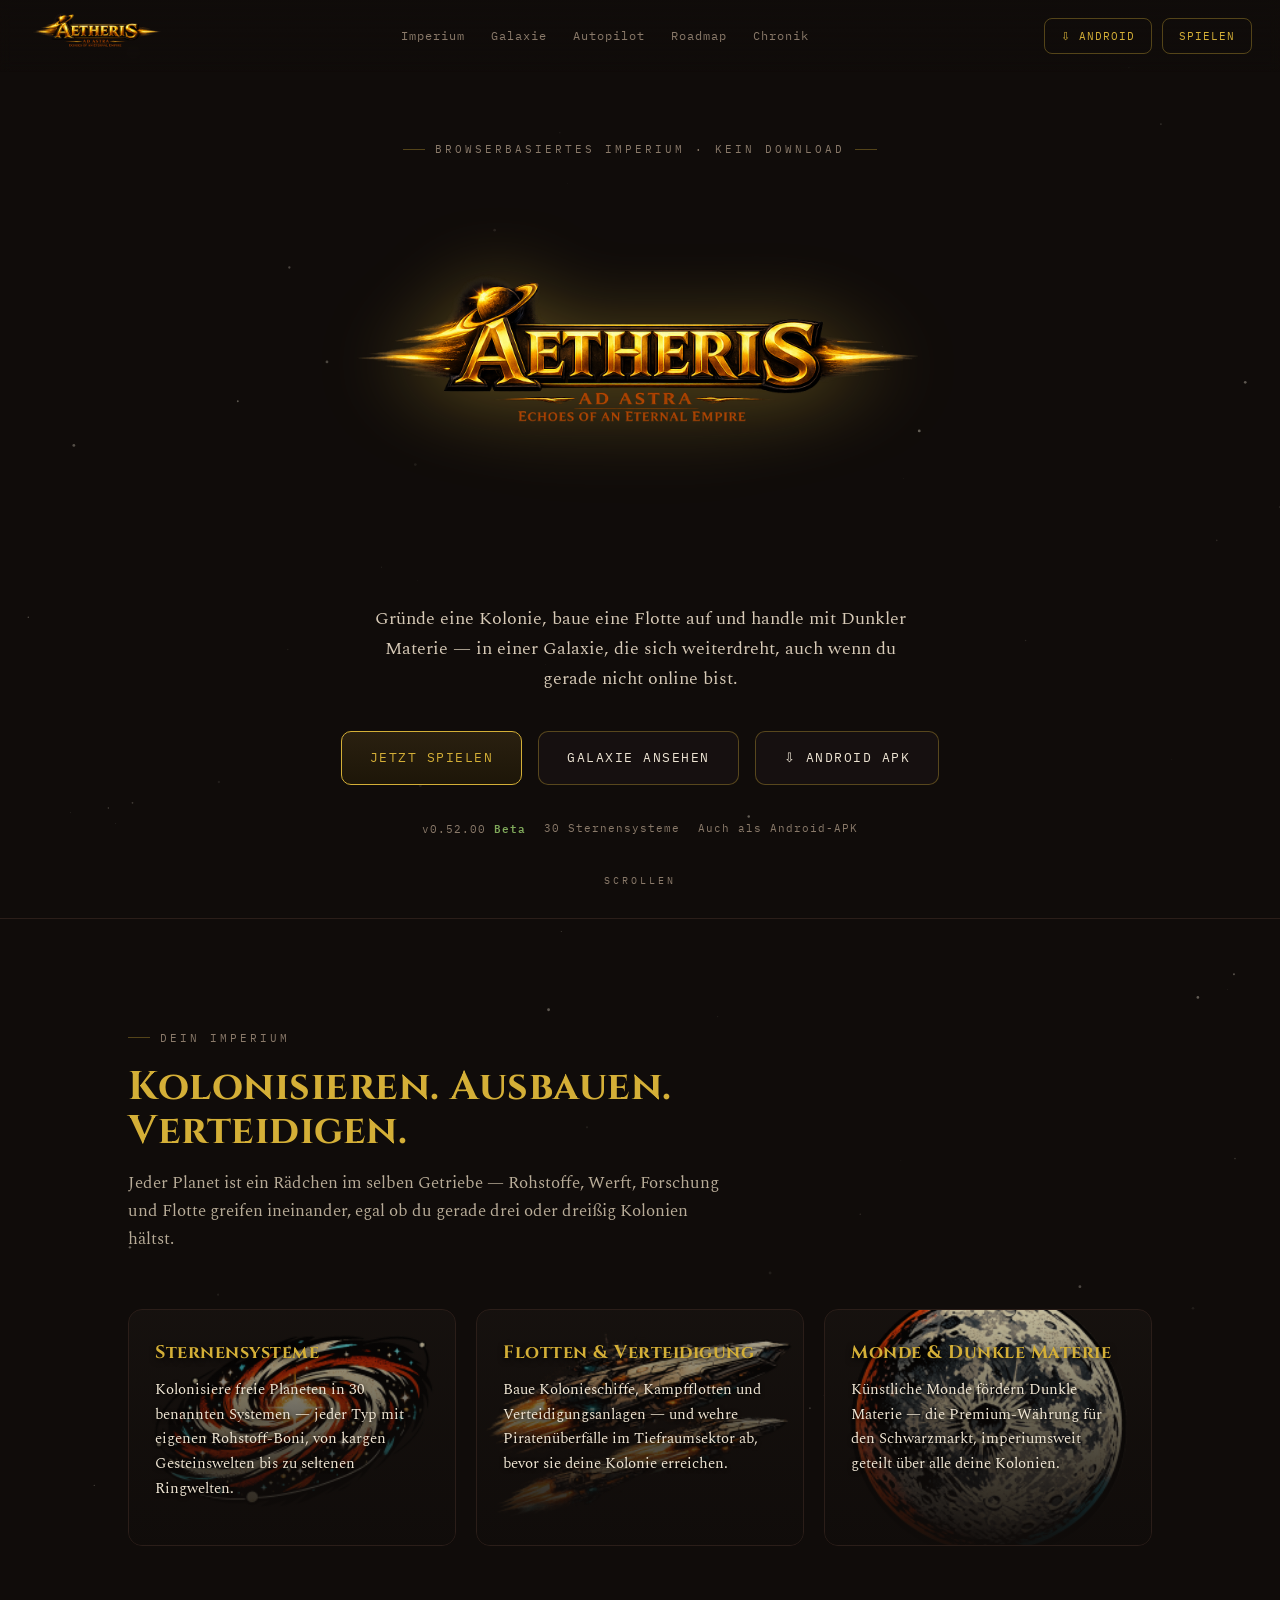
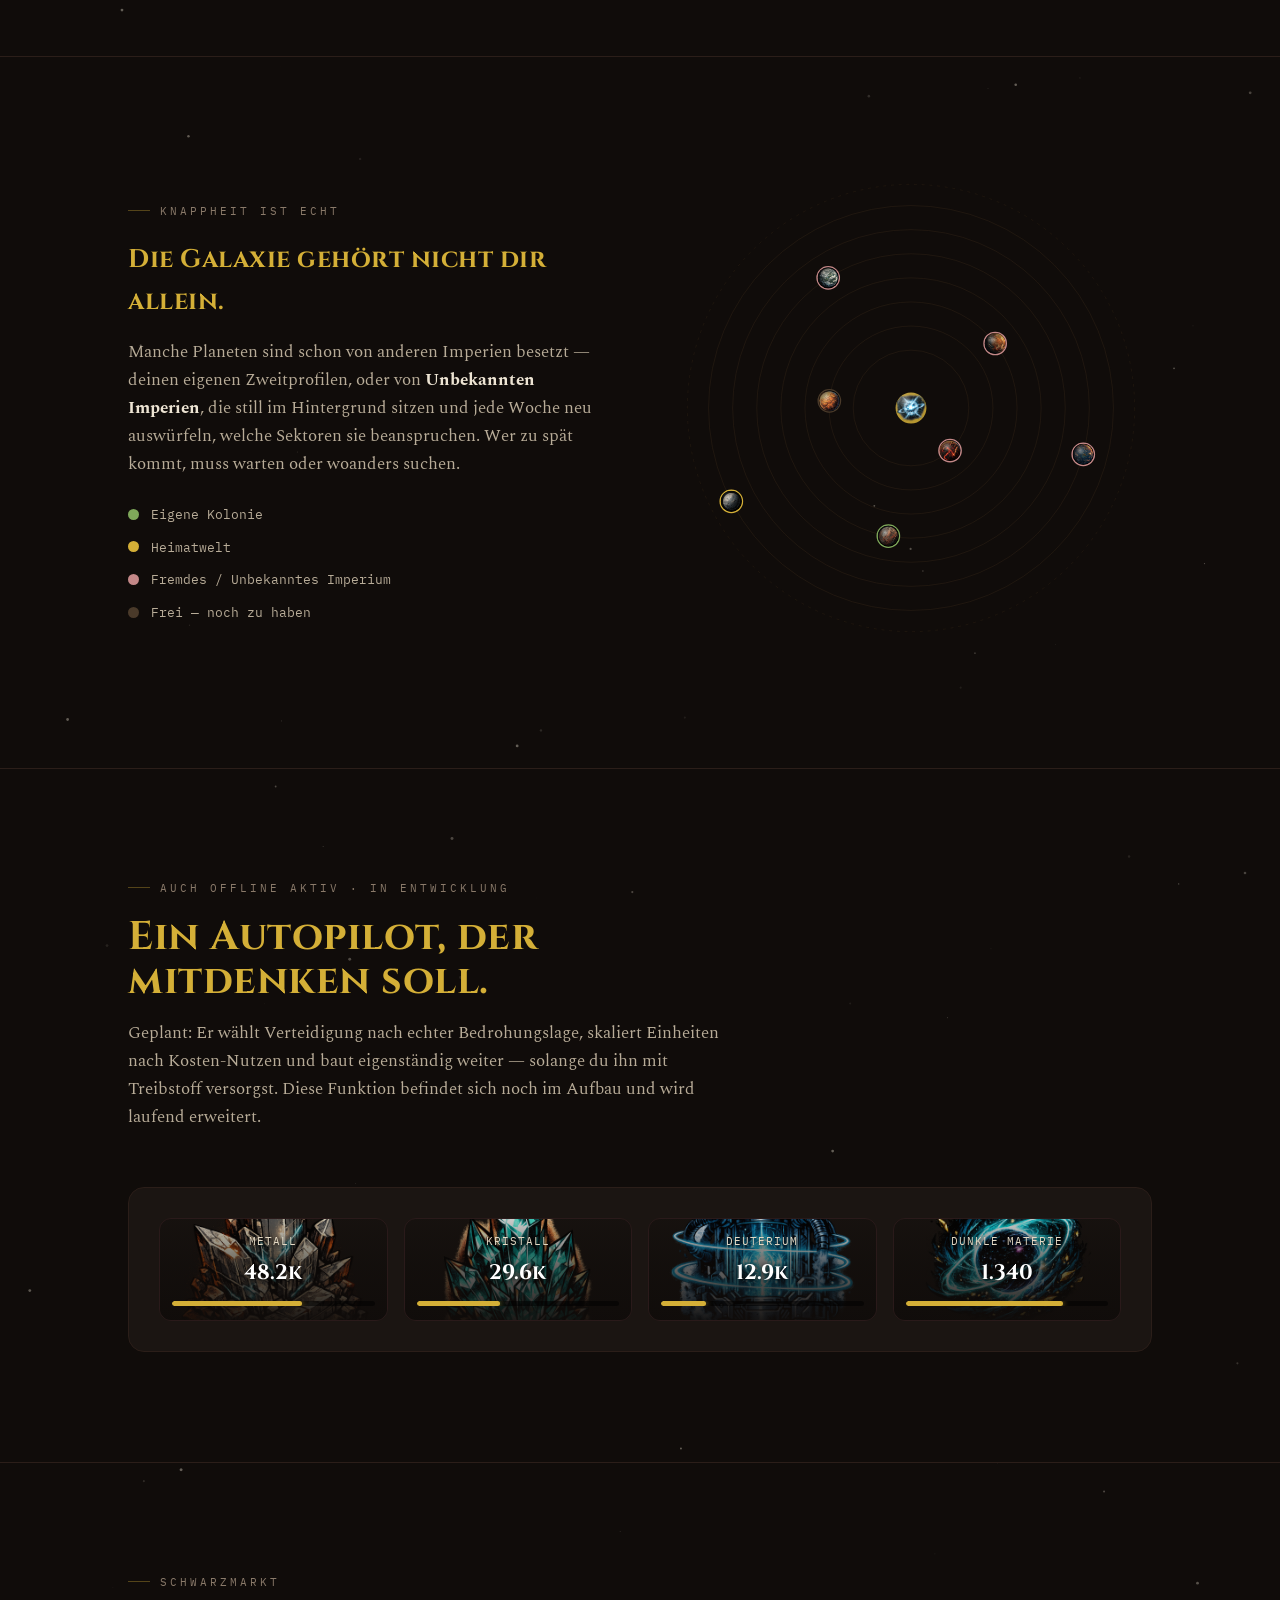
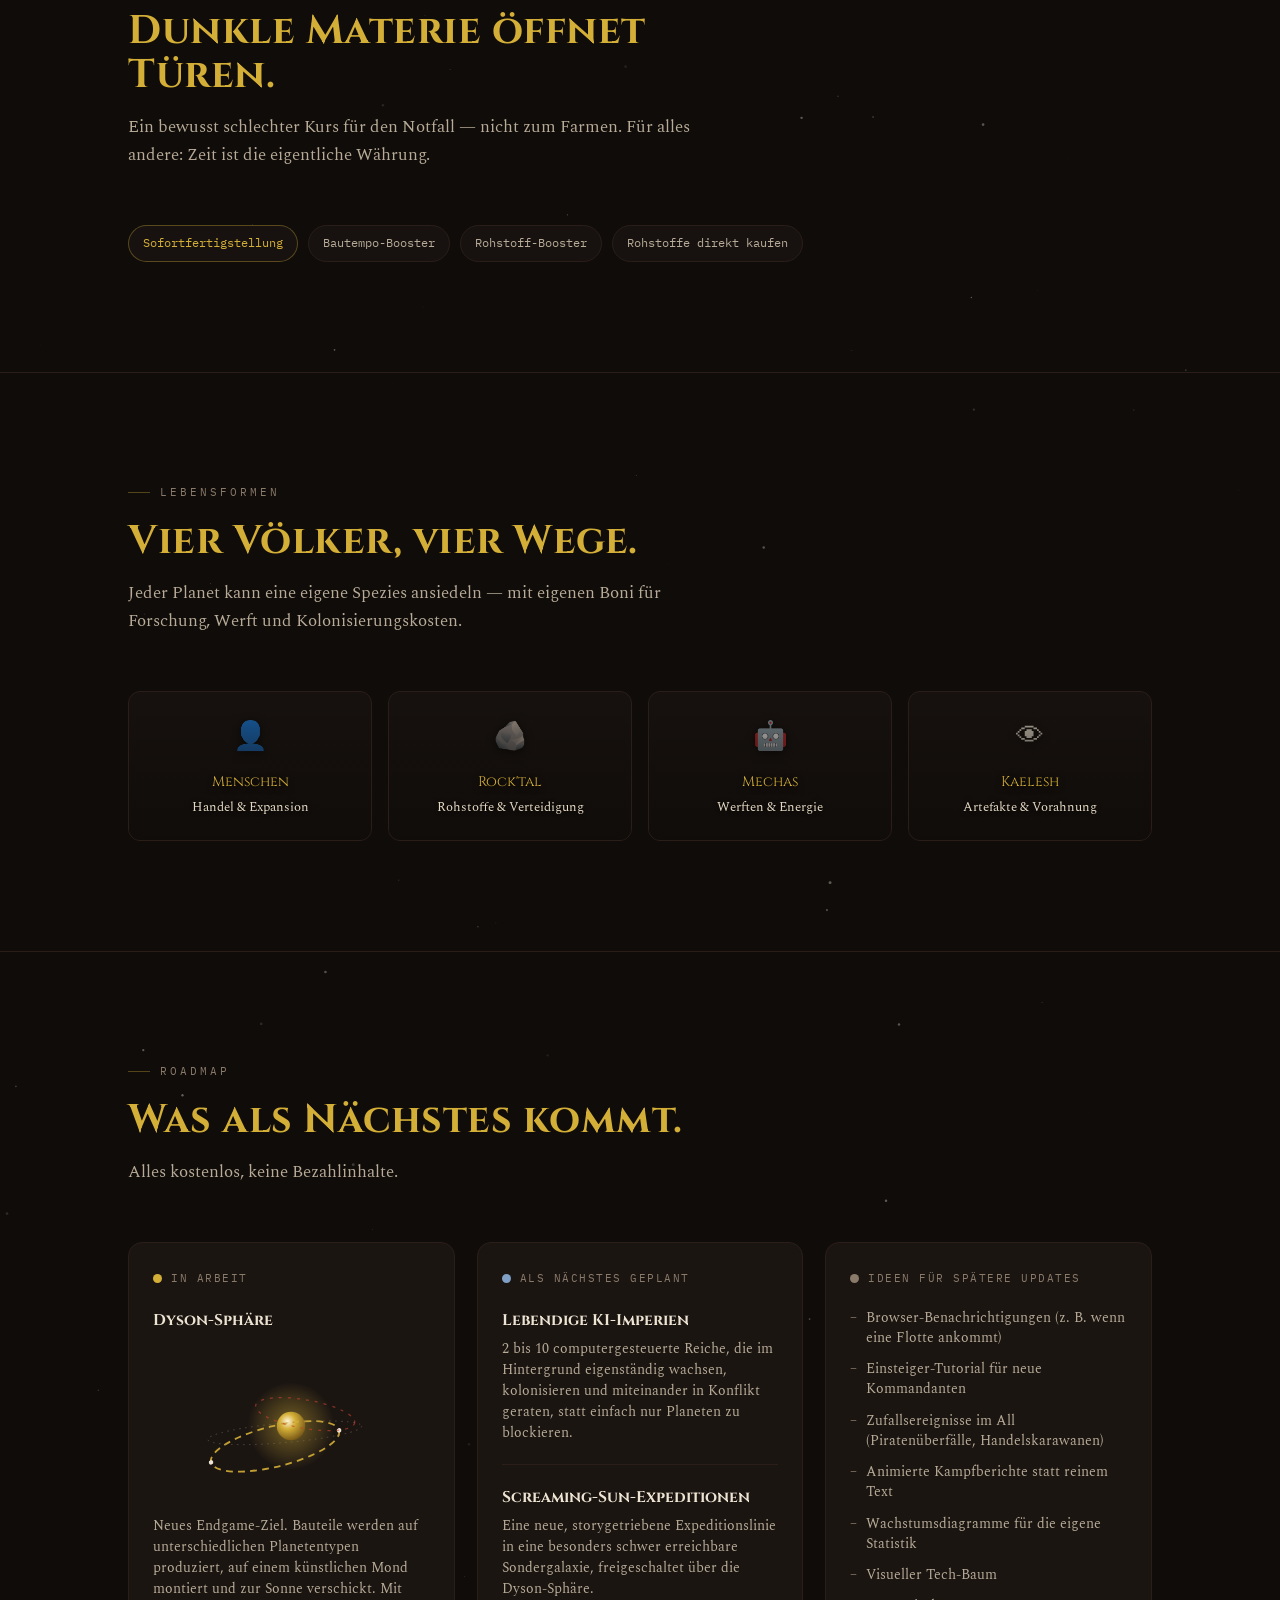
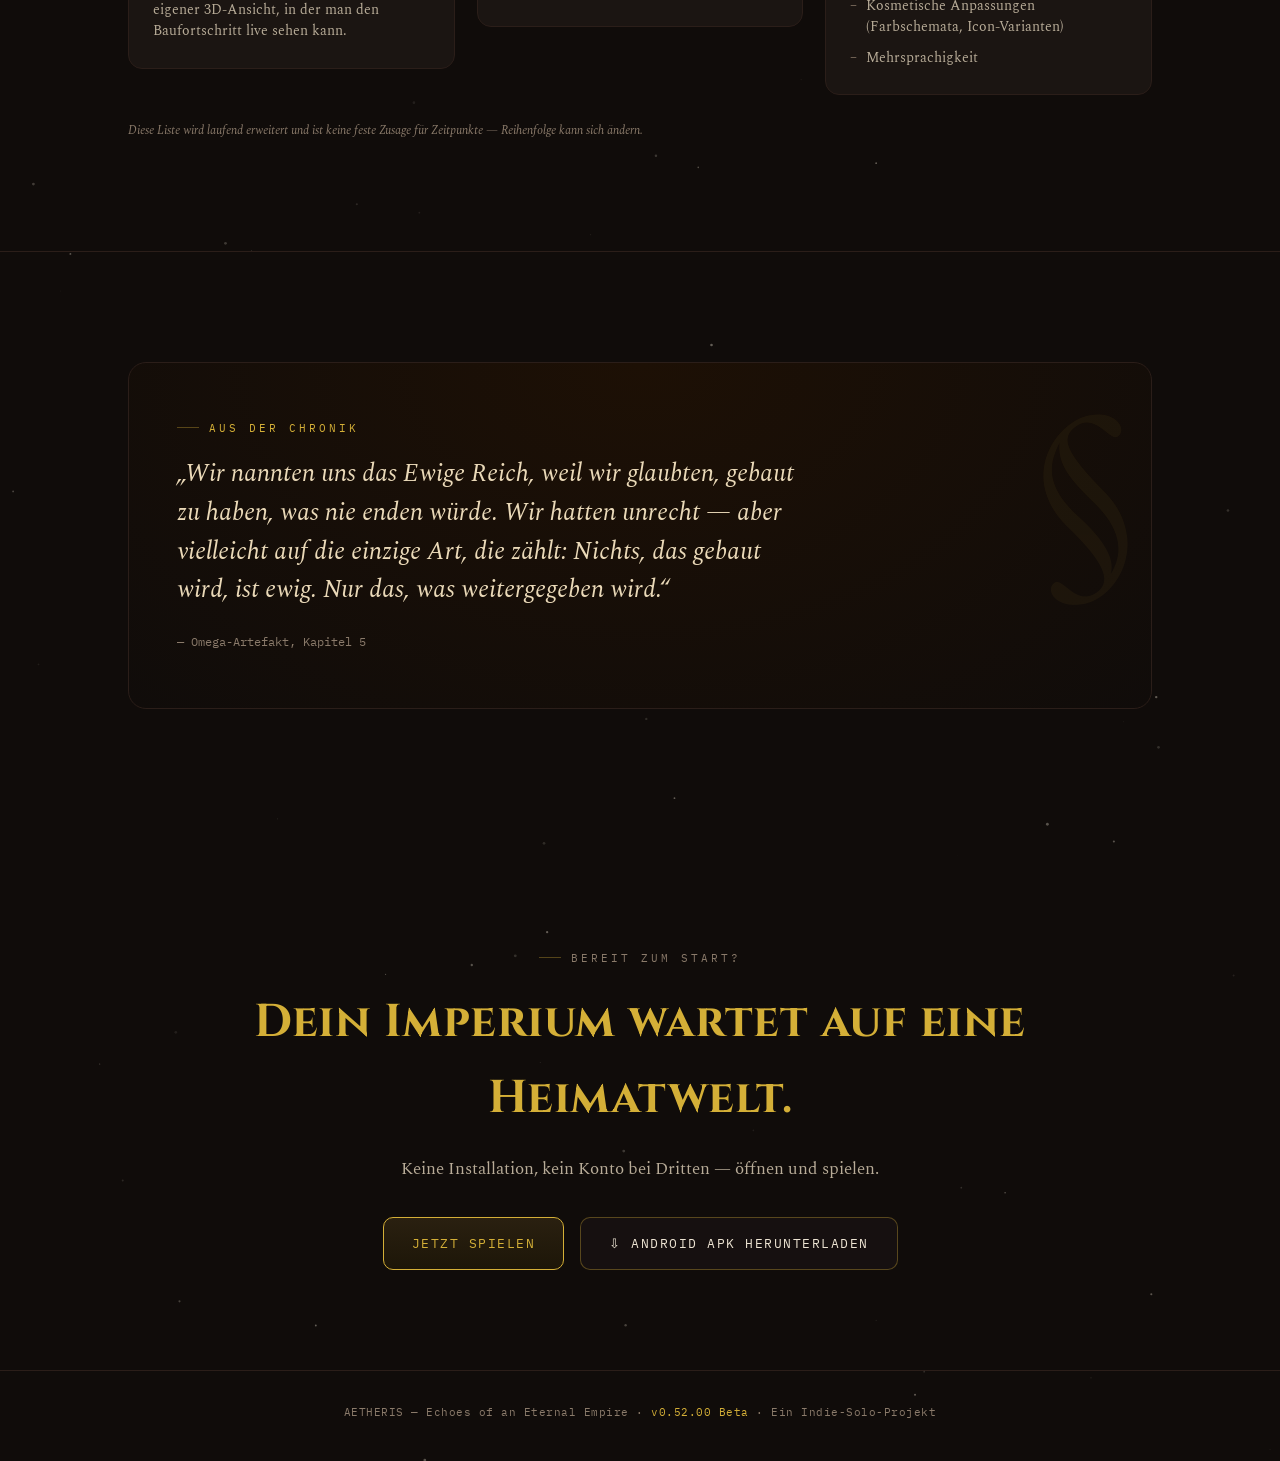
==== index.html @ f32dd5a1 "Update Android download links and version label" ====
<!DOCTYPE html>
<html lang="de">
<head>
<meta charset="UTF-8">
<meta name="viewport" content="width=device-width, initial-scale=1.0">
<title>AETHERIS — Echoes of an Eternal Empire</title>
<meta name="description" content="AETHERIS: Ein browserbasiertes Weltraum-Imperium ohne Download. Kolonisiere, forsche, handle mit Dunkler Materie — und behaupte dich in einer Galaxie, die auch dir nicht allein gehört.">
<style>
  @import url('https://fonts.googleapis.com/css2?family=Cinzel:wght@600;700&family=Spectral:ital,wght@0,400;0,500;0,600;1,400;1,500&family=IBM+Plex+Mono:wght@400;500;600&display=swap');

  :root{
    --bg:#100C0A; --bg2:#161010; --panel:#1B1512; --panel2:#1F1814; --line:#2B1E19;
    --gold:#D4AF37; --gold-soft:rgba(212,175,55,0.35); --gold-dim:#8A7A6A;
    --cream:#EDE4D3; --red:#C4402E; --green:#7FA85A; --blue:#7FA0C4;
  }
  *{box-sizing:border-box;}
  html{scroll-behavior:smooth;}
  body{
    margin:0; background:var(--bg); color:var(--cream);
    font-family:'Spectral',Georgia,serif; font-size:17px; line-height:1.65;
    -webkit-font-smoothing:antialiased;
  }
  h1,h2,h3,.display{ font-family:'Cinzel',serif; font-weight:700; letter-spacing:0.5px; color:var(--gold); margin:0; }
  .mono{ font-family:'IBM Plex Mono',monospace; }
  .eyebrow{
    font-family:'IBM Plex Mono',monospace; font-size:11px; letter-spacing:3px; text-transform:uppercase;
    color:var(--gold-dim); display:flex; align-items:center; gap:10px; margin-bottom:18px;
  }
  .eyebrow::before{ content:""; width:22px; height:1px; background:var(--gold-soft); display:inline-block; }
  a{ color:inherit; }
  ::selection{ background:var(--gold); color:#100C0A; }
  :focus-visible{ outline:2px solid var(--gold); outline-offset:3px; }

  /* ---------- Starfield backdrop ---------- */
  #stars{ position:fixed; inset:0; z-index:0; opacity:0.55; pointer-events:none; }

  /* ---------- Shell ---------- */
  .wrap{ max-width:1080px; margin:0 auto; padding:0 28px; position:relative; z-index:2; }
  section{ position:relative; z-index:2; }

  /* ---------- Top nav ---------- */
  .topnav{
    position:fixed; top:0; left:0; right:0; z-index:20;
    display:flex; align-items:center; justify-content:space-between;
    padding:18px 28px; backdrop-filter:blur(6px); background:linear-gradient(180deg, rgba(16,12,10,0.85), rgba(16,12,10,0));
  }
  .topnav .logo{ font-family:'Cinzel',serif; font-weight:700; font-size:19px; color:var(--gold); letter-spacing:1px; position:relative; z-index:2; }
  .topnav .logo span{ color:var(--red); }
  .topnav .logo img{ height:92px; width:auto; display:block; margin:-30px 0; position:relative; }
  @media (max-width:720px){ .topnav .logo img{ height:64px; margin:-16px 0; } }
  .topnav .navlinks{ display:flex; gap:26px; font-family:'IBM Plex Mono',monospace; font-size:12px; letter-spacing:1px; }
  .topnav .navlinks a{ color:var(--gold-dim); text-decoration:none; transition:color .15s; }
  .topnav .navlinks a:hover{ color:var(--gold); }
  .topnav .navcta{
    font-family:'IBM Plex Mono',monospace; font-size:11px; letter-spacing:1px; text-transform:uppercase;
    padding:8px 16px; border-radius:8px; border:1px solid var(--gold-soft); color:var(--gold); text-decoration:none;
    transition:background .15s,border-color .15s;
  }
  .topnav .navcta:hover{ background:#221A10; border-color:var(--gold); }
  .topnav .navctas{ display:flex; align-items:center; gap:10px; }
  @media (max-width:720px){ .topnav .navlinks{ display:none; } }
  @media (max-width:480px){ .topnav .navcta{ padding:8px 11px; } }

  /* ---------- Buttons ---------- */
  .btn{
    font-family:'IBM Plex Mono',monospace; font-size:13px; letter-spacing:1.5px; text-transform:uppercase;
    padding:15px 28px; border-radius:10px; cursor:pointer; text-decoration:none; display:inline-flex; align-items:center; gap:10px;
    border:1px solid var(--gold-soft); background:#161010; color:var(--cream);
    transition:border-color .15s, background .15s, transform .15s;
  }
  .btn:hover{ border-color:var(--gold); background:#221A10; transform:translateY(-1px); }
  .btn.primary{ background:linear-gradient(180deg,#2A2010,#1D1608); border-color:var(--gold); color:var(--gold); }
  .btn.primary:hover{ background:linear-gradient(180deg,#332714,#221A0C); box-shadow:0 0 24px -6px rgba(212,175,55,0.55); }

  /* ---------- Hero ---------- */
  .hero{
    min-height:100svh; display:flex; flex-direction:column; align-items:center; justify-content:center;
    text-align:center; padding:140px 28px 80px; overflow:hidden;
  }
  /* Statisches Sonnensystem — keine Rotation mehr (weder Orbit noch Eigendrehung),
     damit nichts mehr "spinnt" bzw. ruckelt/flackert. Positionen bleiben fix. */
  .orbit-group{ transform-origin:250px 250px; pointer-events:auto; }
  .orbit-node{ cursor:pointer; }
  .orbit-node circle.core{ fill:#181310; stroke-width:1.6; transition:stroke .2s,filter .2s; }
  .orbit-node:hover circle.core{ filter:drop-shadow(0 0 6px currentColor); }
  .orbit-node:hover .planet-spin{ filter:drop-shadow(0 0 5px currentColor); }
  .orbit-node .counter-spin{ transform-box:fill-box; transform-origin:center; }
  .planet-spin{ transform-box:fill-box; transform-origin:center; }
  /* Feste (nicht mitrotierende) Licht/Schatten-Überlagerung je Planet: Glanzpunkt oben links,
     Terminator-Schatten unten rechts — täuscht Kugelvolumen auf einem flachen PNG vor. */
  .planet-shade{ pointer-events:none; }

  .hero-inner{ position:relative; z-index:3; max-width:760px; }
  /* Logo-Bild über dem Titel — versucht bilder/logo.png zu laden; existiert die Datei (noch) nicht,
     bleibt der Block einfach leer und nur der Text-Titel darunter ist sichtbar (kein kaputtes Icon). */
  .hero-logo{ display:flex; justify-content:center; margin-bottom:10px; }
  .hero-logo img{ max-width:min(600px,88vw); height:auto; filter:drop-shadow(0 8px 40px rgba(212,175,55,0.4)); }
  .hero-logo:empty{ display:none; }
  .hero .eyebrow{ justify-content:center; }
  .hero .eyebrow::before,.hero .eyebrow::after{ content:""; width:22px; height:1px; background:var(--gold-soft); }
  .hero h1{ font-size:clamp(48px,9vw,96px); line-height:0.95; }
  .hero h1 span{ color:var(--red); }
  .hero .sub{ font-family:'Cinzel',serif; font-size:clamp(14px,2vw,18px); color:var(--gold-dim); letter-spacing:2px; text-transform:uppercase; margin-top:14px; }
  .hero p.pitch{ margin:28px auto 0; max-width:560px; font-size:18px; color:#D8CBB8; }
  .hero .ctas{ display:flex; gap:16px; justify-content:center; margin-top:38px; flex-wrap:wrap; }
  .hero .meta{
    margin-top:34px; font-family:'IBM Plex Mono',monospace; font-size:11px; letter-spacing:1px; color:var(--gold-dim);
    display:flex; gap:18px; justify-content:center; flex-wrap:wrap;
  }
  .hero .meta b{ color:#7FA85A; font-weight:600; }
  .scroll-hint{
    position:absolute; bottom:28px; left:50%; transform:translateX(-50%);
    font-family:'IBM Plex Mono',monospace; font-size:10px; letter-spacing:3px; color:var(--gold-dim);
    text-transform:uppercase; animation:pulse 2.2s ease-in-out infinite;
  }
  @keyframes pulse{ 0%,100%{opacity:0.35;} 50%{opacity:0.9;} }

  /* ---------- Reveal ---------- */
  .reveal{ opacity:0; transform:translateY(28px); transition:opacity .7s ease, transform .7s ease; }
  .reveal.in{ opacity:1; transform:none; }

  /* ---------- Section shell ---------- */
  .section{ padding:110px 0; border-top:1px solid var(--line); }
  .section .head{ max-width:600px; margin-bottom:56px; }
  .section .head h2{ font-size:clamp(28px,4vw,40px); line-height:1.1; }
  .section .head p{ color:#B8AC98; margin-top:16px; font-size:17px; }

  /* ---------- Feature grid ---------- */
  .grid3{ display:grid; grid-template-columns:repeat(3,1fr); gap:20px; }
  @media (max-width:860px){ .grid3{ grid-template-columns:1fr; } }
  .card{
    position:relative; overflow:hidden;
    background:#181310; border:1px solid var(--line); border-radius:14px;
    transition:border-color .2s, transform .2s;
  }
  .card:hover{ border-color:var(--gold-soft); transform:translateY(-3px); }
  /* Gleiches Prinzip wie die Werft-/Mehr-Kacheln im Spiel (thumb-bg-img): echtes Bild
     füllt die ganze Kachel, ein dunkler Verlauf sorgt für lesbaren Text darüber.
     Lädt das Bild nicht, greift automatisch das Emoji-Fallback (span.icon). */
  .card-bg{ position:absolute; inset:0; width:100%; height:100%; object-fit:cover; z-index:0; }
  .card::after{
    content:""; position:absolute; inset:0; z-index:0;
    background:linear-gradient(180deg, rgba(16,12,10,0.25) 0%, rgba(16,12,10,0.70) 55%, rgba(16,12,10,0.96) 100%);
  }
  .card-body{ position:relative; z-index:1; padding:28px 26px; }
  .card .icon{ font-size:26px; display:block; margin-bottom:16px; filter:drop-shadow(0 2px 4px rgba(0,0,0,0.9)); }
  .card h3{ font-size:18px; color:var(--gold); font-family:'Cinzel',serif; text-shadow:0 2px 6px rgba(0,0,0,0.95); }
  .card p{ color:#F0E6D4; font-size:15px; margin-top:10px; text-shadow:0 1px 4px rgba(0,0,0,0.9); }

  /* ---------- Scarcity / signature section ---------- */
  .scarcity{ display:grid; grid-template-columns:1fr 1fr; gap:60px; align-items:center; }
  @media (max-width:900px){ .scarcity{ grid-template-columns:1fr; } }
  .legend{ display:flex; flex-direction:column; gap:12px; margin-top:26px; }
  .legend .row{ display:flex; align-items:center; gap:12px; font-family:'IBM Plex Mono',monospace; font-size:12.5px; color:#B8AC98; }
  .legend .dot{ width:11px; height:11px; border-radius:50%; flex:none; }
  .mini-orbit{ position:relative; aspect-ratio:1/1; }
  .mini-orbit svg{ width:100%; height:100%; }
  .ring{ fill:none; stroke:#3A2A1A; stroke-width:1; opacity:0.4; }
  .sector{ fill:none; stroke:#3A2A1A; stroke-width:1; stroke-dasharray:3 5; opacity:0.35; }
  .tip{
    position:absolute; pointer-events:none; font-family:'IBM Plex Mono',monospace; font-size:11px;
    background:#181310; border:1px solid var(--gold-soft); color:var(--cream); padding:6px 10px; border-radius:7px;
    transform:translate(-50%,-140%); opacity:0; transition:opacity .15s; white-space:nowrap; z-index:5;
  }
  .tip.show{ opacity:1; }

  /* ---------- HUD gauges (autopilot section) ---------- */
  .hud{ background:var(--panel); border:1px solid var(--line); border-radius:16px; padding:30px; }
  .hud-row{ display:grid; grid-template-columns:repeat(4,1fr); gap:16px; }
  @media (max-width:760px){ .hud-row{ grid-template-columns:repeat(2,1fr); } }
  .gauge{
    position:relative; overflow:hidden;
    background:#181310; border:1px solid #2A1A1A; border-radius:12px; text-align:center;
  }
  /* Ressourcen-Icon als volles Kachelbild (wie Werft-Kacheln), dunkler Verlauf für Kontrast. */
  .gauge-bg{ position:absolute; inset:0; width:100%; height:100%; object-fit:cover; z-index:0; }
  .gauge::after{
    content:""; position:absolute; inset:0; z-index:0;
    background:linear-gradient(180deg, rgba(16,12,10,0.20) 0%, rgba(16,12,10,0.62) 45%, rgba(16,12,10,0.94) 100%);
  }
  .gauge-body{ position:relative; z-index:1; padding:14px 12px; }
  .gauge .lbl{ font-family:'IBM Plex Mono',monospace; font-size:10.5px; letter-spacing:1px; color:#E4D9C4; text-transform:uppercase; text-shadow:0 1px 4px rgba(0,0,0,0.95); }
  .gauge .val{ font-family:'Cinzel',serif; font-weight:700; font-size:21px; margin-top:6px; color:#FFFFFF; text-shadow:0 1px 5px rgba(0,0,0,0.95); }
  .gauge .bar{ height:5px; background:rgba(0,0,0,0.55); border-radius:3px; margin-top:10px; overflow:hidden; }
  .gauge .bar i{ display:block; height:100%; background:var(--gold); border-radius:3px; box-shadow:0 0 6px rgba(212,175,55,0.7); }

  /* ---------- Black market chips ---------- */
  .chiprow{ display:flex; gap:10px; flex-wrap:wrap; margin-top:22px; }
  .chip{
    font-family:'IBM Plex Mono',monospace; font-size:11.5px; padding:8px 14px; border-radius:20px;
    border:1px solid var(--line); color:#B8AC98; background:#171210;
  }
  .chip.gold{ border-color:var(--gold-soft); color:var(--gold); }

  /* ---------- Species row (gleicher Kachel-Stil wie .card/.gauge: echtes Bild + Verlauf) ---------- */
  .species{ display:grid; grid-template-columns:repeat(4,1fr); gap:16px; margin-top:10px; }
  @media (max-width:760px){ .species{ grid-template-columns:repeat(2,1fr); } }
  .species .sp{
    position:relative; overflow:hidden; text-align:center; padding:22px 12px;
    border:1px solid var(--line); border-radius:12px; background:#181310; min-height:150px;
  }
  .species .sp-bg{ position:absolute; inset:0; width:100%; height:100%; object-fit:cover; z-index:0; }
  .species .sp::after{
    content:""; position:absolute; inset:0; z-index:0;
    background:linear-gradient(180deg, rgba(16,12,10,0.20) 0%, rgba(16,12,10,0.60) 45%, rgba(16,12,10,0.94) 100%);
  }
  .species .sp-body{ position:relative; z-index:1; }
  .species .sp .glyph{ font-size:28px; filter:drop-shadow(0 2px 4px rgba(0,0,0,0.9)); }
  .species .sp .name{ font-family:'Cinzel',serif; color:var(--gold); font-size:14px; margin-top:10px; text-shadow:0 2px 6px rgba(0,0,0,0.95); }
  .species .sp .desc{ font-size:12.5px; color:#E4D9C4; margin-top:4px; text-shadow:0 1px 4px rgba(0,0,0,0.9); }

  /* ---------- Roadmap ---------- */
  .roadmap-cols{ display:grid; grid-template-columns:repeat(3,1fr); gap:22px; align-items:start; }
  @media (max-width:900px){ .roadmap-cols{ grid-template-columns:1fr; } }
  .roadmap-col{ background:var(--panel); border:1px solid var(--line); border-radius:14px; padding:26px 24px; }
  .roadmap-status{
    display:flex; align-items:center; gap:9px; font-family:'IBM Plex Mono',monospace; font-size:11px;
    letter-spacing:1.5px; text-transform:uppercase; color:var(--gold-dim); margin-bottom:20px;
  }
  .roadmap-status .dot{ width:9px; height:9px; border-radius:50%; flex:none; }
  .roadmap-item + .roadmap-item{ margin-top:20px; padding-top:20px; border-top:1px solid var(--line); }
  .roadmap-item .rname{ font-family:'Cinzel',serif; color:var(--cream); font-size:15.5px; font-weight:700; }
  .roadmap-item .rdesc{ font-size:13.5px; color:#B8AC98; margin-top:6px; line-height:1.55; }
  .roadmap-idea-list{ list-style:none; margin:0; padding:0; display:flex; flex-direction:column; gap:11px; }
  .roadmap-idea-list li{ font-size:13.5px; color:#B8AC98; padding-left:16px; position:relative; line-height:1.5; }
  .roadmap-idea-list li::before{ content:"–"; position:absolute; left:0; color:var(--gold-dim); }
  .roadmap-note{ margin-top:26px; font-size:12px; color:var(--gold-dim); font-style:italic; }

  /* ---------- Dyson-Sphäre: bewegtes Pseudo-3D-Modell (reines SVG/CSS, keine externe Lib nötig) ----------
     Drei ineinander verschachtelte, gekippte Ellipsen-"Ringe" um einen glühenden Kern, jede mit eigener
     Drehgeschwindigkeit/-richtung. Da eine Ellipse (im Gegensatz zum Kreis) beim Rotieren um den eigenen
     Mittelpunkt ihre Achsenausrichtung sichtbar ändert, entsteht ein taumelnder, echt dreidimensional
     wirkender Effekt — ganz ohne WebGL/Three.js. Farben = Spielpalette (Gold/Rot/Creme). */
  .roadmap-dyson{ width:150px; max-width:58%; margin:18px auto 4px; aspect-ratio:1/1; }
  .roadmap-dyson svg{ width:100%; height:100%; overflow:visible; }
  .dyson-ring-a{ transform-box:fill-box; transform-origin:center; animation:dysonspin 22s linear infinite; }
  .dyson-ring-b{ transform-box:fill-box; transform-origin:center; animation:dysonspin 34s linear infinite reverse; }
  .dyson-ring-c{ transform-box:fill-box; transform-origin:center; animation:dysonspin 50s linear infinite; }
  .dyson-core{ animation:dysoncore 5s ease-in-out infinite; transform-box:fill-box; transform-origin:center; }
  @keyframes dysonspin{ to{ transform:rotate(360deg); } }
  @keyframes dysoncore{ 0%,100%{ opacity:0.9; } 50%{ opacity:1; } }
  @media (prefers-reduced-motion:reduce){
    .dyson-ring-a,.dyson-ring-b,.dyson-ring-c,.dyson-core{ animation:none !important; }
  }

  /* ---------- Chronicle pull-quote ---------- */
  .chronicle{
    background:radial-gradient(ellipse at top, #1D1005, var(--bg));
    border:1px solid var(--line); border-radius:18px; padding:56px 48px; position:relative; overflow:hidden;
  }
  .chronicle::before{
    content:"§"; position:absolute; top:-40px; right:10px; font-family:'Cinzel',serif; font-size:220px;
    color:var(--gold); opacity:0.05; pointer-events:none;
  }
  .chronicle .eyebrow{ color:var(--gold); }
  .chronicle blockquote{
    margin:0; font-style:italic; font-size:clamp(19px,2.4vw,25px); line-height:1.55; color:#EAD9B8;
    max-width:640px;
  }
  .chronicle .attrib{ margin-top:22px; font-family:'IBM Plex Mono',monospace; font-size:12px; color:var(--gold-dim); }

  /* ---------- Final CTA ---------- */
  .finalcta{ text-align:center; padding:130px 0 100px; }
  .finalcta h2{ font-size:clamp(30px,5vw,46px); }
  .finalcta p{ color:#B8AC98; max-width:480px; margin:18px auto 0; }
  .finalcta .ctas{ display:flex; gap:16px; justify-content:center; margin-top:34px; flex-wrap:wrap; }

  footer{
    border-top:1px solid var(--line); padding:32px 0 40px; text-align:center;
    font-family:'IBM Plex Mono',monospace; font-size:11px; color:var(--gold-dim); letter-spacing:0.5px;
  }
  footer .fver{ color:var(--gold); }

  @media (prefers-reduced-motion:reduce){
    html{ scroll-behavior:auto; }
    .scroll-hint{ animation:none !important; }
    .reveal{ transition:none; opacity:1; transform:none; }
  }
</style>
</head>
<body>

<canvas id="stars"></canvas>

<div class="topnav">
  <div class="logo" id="navLogo">AETHERIS<span>.</span></div>
  <div class="navlinks">
    <a href="#imperium">Imperium</a>
    <a href="#galaxie">Galaxie</a>
    <a href="#autopilot">Autopilot</a>
    <a href="#roadmap">Roadmap</a>
    <a href="#chronik">Chronik</a>
  </div>
  <div class="navctas">
    <a href="https://drive.google.com/file/d/1GZagVlyNVptJh1jXWYf6DaBPrauwhJg3/view?usp=sharing" class="navcta" download>⇩ Android</a>
    <a href="game.html" class="navcta">Spielen</a>
  </div>
</div>

<section class="hero">
  <div class="hero-inner">
    <div class="eyebrow">BROWSERBASIERTES IMPERIUM · KEIN DOWNLOAD</div>
    <div class="hero-logo" id="heroLogo"></div>
    <div id="heroTitleText">
      <h1>AETHERIS<span>.</span></h1>
      <div class="sub">Echoes of an Eternal Empire</div>
    </div>
    <p class="pitch">Gründe eine Kolonie, baue eine Flotte auf und handle mit Dunkler Materie —
      in einer Galaxie, die sich weiterdreht, auch wenn du gerade nicht online bist.</p>
    <div class="ctas">
      <a href="game.html" class="btn primary">Jetzt spielen</a>
      <a href="#galaxie" class="btn">Galaxie ansehen</a>
      <a href="https://drive.google.com/file/d/1GZagVlyNVptJh1jXWYf6DaBPrauwhJg3/view?usp=sharing" class="btn" download>⇩ Android APK</a>
    </div>
    <div class="meta">
      <span>v0.52.00 <b>Beta</b></span>
      <span>30 Sternensysteme</span>
      <span>Auch als Android-APK</span>
    </div>
  </div>
  <div class="scroll-hint">Scrollen</div>
</section>

<section class="section reveal" id="imperium">
  <div class="wrap">
    <div class="head">
      <div class="eyebrow">DEIN IMPERIUM</div>
      <h2>Kolonisieren. Ausbauen. Verteidigen.</h2>
      <p>Jeder Planet ist ein Rädchen im selben Getriebe — Rohstoffe, Werft, Forschung und Flotte
        greifen ineinander, egal ob du gerade drei oder dreißig Kolonien hältst.</p>
    </div>
    <div class="grid3">
      <div class="card">
        <img class="card-bg" src="bilder/icons/navGalaxie/navGalaxie_1.png" onerror="this.style.display='none';this.nextElementSibling.style.display='block'">
        <span class="icon" style="display:none">🌌</span>
        <div class="card-body">
          <h3>Sternensysteme</h3>
          <p>Kolonisiere freie Planeten in 30 benannten Systemen — jeder Typ mit eigenen
            Rohstoff-Boni, von kargen Gesteinswelten bis zu seltenen Ringwelten.</p>
        </div>
      </div>
      <div class="card">
        <img class="card-bg" src="bilder/icons/navFlotte/navFlotte_1.png" onerror="this.style.display='none';this.nextElementSibling.style.display='block'">
        <span class="icon" style="display:none">🛰️</span>
        <div class="card-body">
          <h3>Flotten &amp; Verteidigung</h3>
          <p>Baue Kolonieschiffe, Kampfflotten und Verteidigungsanlagen — und wehre
            Piratenüberfälle im Tiefraumsektor ab, bevor sie deine Kolonie erreichen.</p>
        </div>
      </div>
      <div class="card">
        <img class="card-bg" src="bilder/monde/natuerlich/natuerlich_1.png" onerror="this.style.display='none';this.nextElementSibling.style.display='block'">
        <span class="icon" style="display:none">🌕</span>
        <div class="card-body">
          <h3>Monde &amp; Dunkle Materie</h3>
          <p>Künstliche Monde fördern Dunkle Materie — die Premium-Währung für den
            Schwarzmarkt, imperiumsweit geteilt über alle deine Kolonien.</p>
        </div>
      </div>
    </div>
  </div>
</section>

<section class="section reveal" id="galaxie">
  <div class="wrap">
    <div class="scarcity">
      <div>
        <div class="eyebrow">KNAPPHEIT IST ECHT</div>
        <h2>Die Galaxie gehört nicht dir allein.</h2>
        <p style="color:#B8AC98;margin-top:16px">
          Manche Planeten sind schon von anderen Imperien besetzt — deinen eigenen Zweitprofilen,
          oder von <b style="color:var(--cream)">Unbekannten Imperien</b>, die still im Hintergrund
          sitzen und jede Woche neu auswürfeln, welche Sektoren sie beanspruchen. Wer zu spät kommt,
          muss warten oder woanders suchen.
        </p>
        <div class="legend">
          <div class="row"><span class="dot" style="background:#7FA85A"></span> Eigene Kolonie</div>
          <div class="row"><span class="dot" style="background:#D4AF37"></span> Heimatwelt</div>
          <div class="row"><span class="dot" style="background:#C48888"></span> Fremdes / Unbekanntes Imperium</div>
          <div class="row"><span class="dot" style="background:#4A3A2A"></span> Frei — noch zu haben</div>
        </div>
      </div>
      <div class="mini-orbit" id="scarcityOrbit"></div>
    </div>
  </div>
</section>

<section class="section reveal" id="autopilot">
  <div class="wrap">
    <div class="head">
      <div class="eyebrow">AUCH OFFLINE AKTIV · IN ENTWICKLUNG</div>
      <h2>Ein Autopilot, der mitdenken soll.</h2>
      <p>Geplant: Er wählt Verteidigung nach echter Bedrohungslage, skaliert Einheiten nach
        Kosten-Nutzen und baut eigenständig weiter — solange du ihn mit Treibstoff versorgst.
        Diese Funktion befindet sich noch im Aufbau und wird laufend erweitert.</p>
    </div>
    <div class="hud">
      <div class="hud-row">
        <div class="gauge">
          <img class="gauge-bg" src="bilder/icons/metal/metal_1.png" onerror="this.style.display='none'">
          <div class="gauge-body"><div class="lbl">Metall</div><div class="val">48.2k</div><div class="bar"><i style="width:64%"></i></div></div>
        </div>
        <div class="gauge">
          <img class="gauge-bg" src="bilder/icons/crystal/crystal_1.png" onerror="this.style.display='none'">
          <div class="gauge-body"><div class="lbl">Kristall</div><div class="val">29.6k</div><div class="bar"><i style="width:41%"></i></div></div>
        </div>
        <div class="gauge">
          <img class="gauge-bg" src="bilder/icons/deuterium/deuterium_1.png" onerror="this.style.display='none'">
          <div class="gauge-body"><div class="lbl">Deuterium</div><div class="val">12.9k</div><div class="bar"><i style="width:22%"></i></div></div>
        </div>
        <div class="gauge">
          <img class="gauge-bg" src="bilder/icons/dunkleMaterie/dunkleMaterie_1.png" onerror="this.style.display='none'">
          <div class="gauge-body"><div class="lbl">Dunkle Materie</div><div class="val">1.340</div><div class="bar"><i style="width:78%"></i></div></div>
        </div>
      </div>
    </div>
  </div>
</section>

<section class="section reveal">
  <div class="wrap">
    <div class="head">
      <div class="eyebrow">SCHWARZMARKT</div>
      <h2>Dunkle Materie öffnet Türen.</h2>
      <p>Ein bewusst schlechter Kurs für den Notfall — nicht zum Farmen. Für alles andere:
        Zeit ist die eigentliche Währung.</p>
    </div>
    <div class="chiprow">
      <span class="chip gold">Sofortfertigstellung</span>
      <span class="chip">Bautempo-Booster</span>
      <span class="chip">Rohstoff-Booster</span>
      <span class="chip">Rohstoffe direkt kaufen</span>
    </div>
  </div>
</section>

<section class="section reveal">
  <div class="wrap">
    <div class="head">
      <div class="eyebrow">LEBENSFORMEN</div>
      <h2>Vier Völker, vier Wege.</h2>
      <p>Jeder Planet kann eine eigene Spezies ansiedeln — mit eigenen Boni für
        Forschung, Werft und Kolonisierungskosten.</p>
    </div>
    <div class="species">
      <div class="sp">
        <img class="sp-bg" src="bilder/lebensformen/human/human_1.png" onerror="this.style.display='none';this.nextElementSibling.style.display='block'">
        <div class="glyph" style="display:none">👤</div>
        <div class="sp-body"><div class="name">Menschen</div><div class="desc">Handel &amp; Expansion</div></div>
      </div>
      <div class="sp">
        <img class="sp-bg" src="bilder/lebensformen/rocktal/rocktal_1.png" onerror="this.style.display='none';this.nextElementSibling.style.display='block'">
        <div class="glyph" style="display:none">🪨</div>
        <div class="sp-body"><div class="name">Rock'tal</div><div class="desc">Rohstoffe &amp; Verteidigung</div></div>
      </div>
      <div class="sp">
        <img class="sp-bg" src="bilder/lebensformen/mecha/mecha_1.png" onerror="this.style.display='none';this.nextElementSibling.style.display='block'">
        <div class="glyph" style="display:none">🤖</div>
        <div class="sp-body"><div class="name">Mechas</div><div class="desc">Werften &amp; Energie</div></div>
      </div>
      <div class="sp">
        <img class="sp-bg" src="bilder/lebensformen/kaelesh/kaelesh_1.png" onerror="this.style.display='none';this.nextElementSibling.style.display='block'">
        <div class="glyph" style="display:none">👁</div>
        <div class="sp-body"><div class="name">Kaelesh</div><div class="desc">Artefakte &amp; Vorahnung</div></div>
      </div>
    </div>
  </div>
</section>

<section class="section reveal" id="roadmap">
  <div class="wrap">
    <div class="head">
      <div class="eyebrow">ROADMAP</div>
      <h2>Was als Nächstes kommt.</h2>
      <p>Alles kostenlos, keine Bezahlinhalte.</p>
    </div>
    <div class="roadmap-cols">
      <div class="roadmap-col">
        <div class="roadmap-status"><span class="dot" style="background:#D4AF37"></span> In Arbeit</div>
        <div class="roadmap-item">
          <div class="rname">Dyson-Sphäre</div>
          <div class="roadmap-dyson" aria-hidden="true">
            <svg viewBox="0 0 200 200" xmlns="http://www.w3.org/2000/svg">
              <defs>
                <radialGradient id="dysonGlow" cx="50%" cy="50%" r="50%">
                  <stop offset="0%" stop-color="#D4AF37" stop-opacity="0.5"/>
                  <stop offset="100%" stop-color="#D4AF37" stop-opacity="0"/>
                </radialGradient>
                <radialGradient id="dysonCoreGrad" cx="38%" cy="34%" r="68%">
                  <stop offset="0%" stop-color="#FFF6DD"/>
                  <stop offset="40%" stop-color="#D4AF37"/>
                  <stop offset="100%" stop-color="#7A5A18"/>
                </radialGradient>
              </defs>
              <circle cx="100" cy="100" r="58" fill="url(#dysonGlow)"/>
              <circle class="dyson-core" cx="100" cy="100" r="19" fill="url(#dysonCoreGrad)"/>
              <g class="dyson-ring-a" transform="rotate(-14 100 100)">
                <ellipse cx="100" cy="100" rx="88" ry="27" fill="none" stroke="#D4AF37" stroke-width="2.4" stroke-dasharray="9 7" opacity="0.9"/>
                <circle cx="188" cy="100" r="3" fill="#EDE4D3"/>
                <circle cx="12" cy="100" r="3" fill="#EDE4D3"/>
              </g>
              <g class="dyson-ring-b" transform="rotate(10 100 100)">
                <ellipse cx="100" cy="100" rx="67" ry="19" fill="none" stroke="#C4402E" stroke-width="1.7" stroke-dasharray="4 8" opacity="0.65"/>
              </g>
              <g class="dyson-ring-c" transform="rotate(-5 100 100)">
                <ellipse cx="100" cy="100" rx="103" ry="13" fill="none" stroke="#8A7A6A" stroke-width="1.2" stroke-dasharray="2 6" opacity="0.5"/>
              </g>
            </svg>
          </div>
          <div class="rdesc">Neues Endgame-Ziel. Bauteile werden auf unterschiedlichen Planetentypen
            produziert, auf einem künstlichen Mond montiert und zur Sonne verschickt. Mit eigener
            3D-Ansicht, in der man den Baufortschritt live sehen kann.</div>
        </div>
      </div>
      <div class="roadmap-col">
        <div class="roadmap-status"><span class="dot" style="background:#7FA0C4"></span> Als Nächstes geplant</div>
        <div class="roadmap-item">
          <div class="rname">Lebendige KI-Imperien</div>
          <div class="rdesc">2 bis 10 computergesteuerte Reiche, die im Hintergrund eigenständig
            wachsen, kolonisieren und miteinander in Konflikt geraten, statt einfach nur Planeten
            zu blockieren.</div>
        </div>
        <div class="roadmap-item">
          <div class="rname">Screaming-Sun-Expeditionen</div>
          <div class="rdesc">Eine neue, storygetriebene Expeditionslinie in eine besonders schwer
            erreichbare Sondergalaxie, freigeschaltet über die Dyson-Sphäre.</div>
        </div>
      </div>
      <div class="roadmap-col">
        <div class="roadmap-status"><span class="dot" style="background:#8A7A6A"></span> Ideen für spätere Updates</div>
        <ul class="roadmap-idea-list">
          <li>Browser-Benachrichtigungen (z. B. wenn eine Flotte ankommt)</li>
          <li>Einsteiger-Tutorial für neue Kommandanten</li>
          <li>Zufallsereignisse im All (Piratenüberfälle, Handelskarawanen)</li>
          <li>Animierte Kampfberichte statt reinem Text</li>
          <li>Wachstumsdiagramme für die eigene Statistik</li>
          <li>Visueller Tech-Baum</li>
          <li>Kosmetische Anpassungen (Farbschemata, Icon-Varianten)</li>
          <li>Mehrsprachigkeit</li>
        </ul>
      </div>
    </div>
    <div class="roadmap-note">Diese Liste wird laufend erweitert und ist keine feste Zusage für
      Zeitpunkte — Reihenfolge kann sich ändern.</div>
  </div>
</section>

<section class="section reveal" id="chronik">
  <div class="wrap">
    <div class="chronicle">
      <div class="eyebrow">AUS DER CHRONIK</div>
      <blockquote>„Wir nannten uns das Ewige Reich, weil wir glaubten, gebaut zu haben, was nie
        enden würde. Wir hatten unrecht — aber vielleicht auf die einzige Art, die zählt:
        Nichts, das gebaut wird, ist ewig. Nur das, was weitergegeben wird.“</blockquote>
      <div class="attrib">— Omega-Artefakt, Kapitel 5</div>
    </div>
  </div>
</section>

<section class="finalcta reveal" id="start">
  <div class="wrap">
    <div class="eyebrow" style="justify-content:center">BEREIT ZUM START?</div>
    <h2>Dein Imperium wartet auf eine Heimatwelt.</h2>
    <p>Keine Installation, kein Konto bei Dritten — öffnen und spielen.</p>
    <div class="ctas">
      <a href="game.html" class="btn primary">Jetzt spielen</a>
      <a href="https://drive.google.com/file/d/1GZagVlyNVptJh1jXWYf6DaBPrauwhJg3/view?usp=sharing" class="btn" download>⇩ Android APK herunterladen</a>
    </div>
  </div>
</section>

<footer>
  <div class="wrap">AETHERIS — Echoes of an Eternal Empire · <span class="fver">v0.52.00 Beta</span> · Ein Indie-Solo-Projekt</div>
</footer>

<script>
/* ---------- Starfield ---------- */
(function(){
  const canvas = document.getElementById('stars');
  const ctx = canvas.getContext('2d');
  let stars = [], w, h;
  const reduced = window.matchMedia('(prefers-reduced-motion: reduce)').matches;

  function resize(){
    w = canvas.width = window.innerWidth;
    h = canvas.height = document.documentElement.scrollHeight;
    const count = Math.min(260, Math.floor((w*h)/9000));
    stars = Array.from({length:count}, () => ({
      x: Math.random()*w, y: Math.random()*h, r: Math.random()*1.3+0.2,
      p: Math.random()*Math.PI*2, s: Math.random()*0.015+0.005
    }));
  }
  function draw(t){
    ctx.clearRect(0,0,w,h);
    ctx.fillStyle = '#EDE4D3';
    stars.forEach(st=>{
      const tw = reduced ? 0.7 : 0.5 + 0.5*Math.sin(st.p + t*st.s);
      ctx.globalAlpha = 0.15 + tw*0.55;
      ctx.beginPath(); ctx.arc(st.x, st.y, st.r, 0, Math.PI*2); ctx.fill();
    });
    ctx.globalAlpha = 1;
    if(!reduced) requestAnimationFrame(draw);
  }
  window.addEventListener('resize', resize);
  resize();
  requestAnimationFrame(draw);
  if(reduced) draw(0);
})();

/* ---------- Logo-Fallback (Nav + Hero) ----------
   Probiert bilder/logo.png, dann logo/aetheris_logo.svg. Lädt eines von beiden, ersetzt es
   das Bild in Nav UND Hero und blendet im Hero den Text-Schriftzug aus (kein doppeltes Branding).
   Lädt keines von beiden, bleiben die bestehenden Text-Fallbacks (Nav-Text bzw. Hero-Titel) sichtbar. */
(function initLogos(){
  const heroSlot = document.getElementById('heroLogo');
  const navSlot = document.getElementById('navLogo');
  const heroText = document.getElementById('heroTitleText');
  const CANDIDATES = ['bilder/logo.png', 'logo/aetheris_logo.svg'];
  function apply(src){
    if(heroSlot){
      const img = document.createElement('img');
      img.src = src; img.alt = 'AETHERIS — Echoes of an Eternal Empire';
      heroSlot.appendChild(img);
    }
    if(heroText) heroText.style.display = 'none';
    if(navSlot){
      const img2 = document.createElement('img');
      img2.src = src; img2.alt = 'AETHERIS';
      navSlot.innerHTML = ''; navSlot.appendChild(img2);
    }
  }
  function tryNext(i){
    if(i >= CANDIDATES.length) return; // kein Bild gefunden -> Text-Fallbacks bleiben wie sie sind
    const test = new Image();
    test.onload = () => apply(CANDIDATES[i]);
    test.onerror = () => tryNext(i+1);
    test.src = CANDIDATES[i];
  }
  tryNext(0);
})();

/* ---------- Orbit diagram builder (golden angle, wie im Spiel) ---------- */
let orbitSunSeq = 0;
// Gleiche Planetentyp-Keys/Reihenfolge wie PLANET_TYPES im Spiel (erste 7 Slots) —
// damit die Landingpage dieselben Planetenbilder zeigt wie das eigentliche Galaxie-View.
const ORBIT_PLANET_KEYS = ["vulkan","wueste","erdaehnlich","gestein","dschungel","ozean","karg","toxisch","eis","gasriese","ringwelt"];
function buildOrbit(container, opts){
  opts = opts || {};
  const slots = opts.slots || 7;
  const sunType = opts.sunType || 'gelb'; // blau/gelb/rot/weiss/neutron — wie GALAXY_SUN_TYPES im Spiel
  const sunId = 'sun' + (orbitSunSeq++);
  const goldenAngle = 137.508;
  const cx=250, cy=250, innerR=60, outerR=210;
  const statuses = opts.statuses || Array.from({length:slots}, ()=> 'free');
  const colors = { owned:'#7FA85A', home:'#D4AF37', foreign:'#C48888', free:'#4A3A2A' };
  const labels = { owned:'Kolonisiert', home:'Heimatwelt', foreign:'Fremdes / Unbekanntes Imperium', free:'Frei' };

  let svg = `<svg viewBox="0 0 500 500" xmlns="http://www.w3.org/2000/svg">`;
  svg += `<defs>
    <radialGradient id="shine${sunId}" cx="34%" cy="30%" r="70%">
      <stop offset="0%" stop-color="#fff" stop-opacity="0.55"/>
      <stop offset="35%" stop-color="#fff" stop-opacity="0.08"/>
      <stop offset="100%" stop-color="#fff" stop-opacity="0"/>
    </radialGradient>
    <radialGradient id="shadow${sunId}" cx="66%" cy="72%" r="75%">
      <stop offset="0%" stop-color="#000" stop-opacity="0"/>
      <stop offset="55%" stop-color="#000" stop-opacity="0"/>
      <stop offset="100%" stop-color="#000" stop-opacity="0.55"/>
    </radialGradient>
  </defs>`;
  for(let i=0;i<slots;i++){
    const r = slots>1 ? innerR + i*(outerR-innerR)/(slots-1) : innerR;
    svg += `<circle class="ring" cx="${cx}" cy="${cy}" r="${r.toFixed(1)}"/>`;
  }
  svg += `<circle class="sector" cx="${cx}" cy="${cy}" r="${outerR+22}"/>`;
  // Echtes Sonnenbild wie im Galaxie-View des Spiels (bilder/sonnen/<typ>/<typ>_1.png),
  // fällt bei fehlendem Bild automatisch auf die Emoji-Sonne zurück.
  svg += `<clipPath id="clip${sunId}"><circle cx="${cx}" cy="${cy}" r="16"/></clipPath>`;
  svg += `<circle cx="${cx}" cy="${cy}" r="16" fill="#D4AF37" opacity="0.85"/>`;
  svg += `<image id="${sunId}" href="bilder/sonnen/${sunType}/${sunType}_1.png" x="${cx-16}" y="${cy-16}" width="32" height="32" clip-path="url(#clip${sunId})" preserveAspectRatio="xMidYMid slice" onerror="this.setAttribute('display','none')"/>`;
  svg += `<circle cx="${cx}" cy="${cy}" r="16" fill="url(#shine${sunId})" clip-path="url(#clip${sunId})"/>`;

  svg += `<g class="orbit-group">`;
  for(let i=0;i<slots;i++){
    const slot = i+1;
    const r = slots>1 ? innerR + i*(outerR-innerR)/(slots-1) : innerR;
    const angleDeg = (slot*goldenAngle)%360 - 90;
    const angleRad = angleDeg*Math.PI/180;
    const x = cx + r*Math.cos(angleRad), y = cy + r*Math.sin(angleRad);
    const status = statuses[i] || 'free';
    const color = colors[status];
    const pKey = ORBIT_PLANET_KEYS[i % ORBIT_PLANET_KEYS.length];
    const nodeId = `${sunId}p${i}`;
    svg += `<g class="orbit-node" data-x="${x.toFixed(1)}" data-y="${y.toFixed(1)}" data-label="${labels[status]}" style="color:${color}" transform="translate(${x.toFixed(1)},${y.toFixed(1)})">
      <g class="counter-spin">
        <circle class="core" r="11.5" stroke="${color}" fill="${color}" fill-opacity="0.9"/>
        <clipPath id="clip${nodeId}"><circle r="11"/></clipPath>
        <g class="planet-spin">
          <image href="bilder/planeten/${pKey}/${pKey}_1.png" x="-11" y="-11" width="22" height="22"
            clip-path="url(#clip${nodeId})" preserveAspectRatio="xMidYMid slice"
            onerror="this.setAttribute('display','none')"/>
        </g>
        <circle class="planet-shade" r="11" fill="url(#shine${sunId})" clip-path="url(#clip${nodeId})"/>
        <circle class="planet-shade" r="11" fill="url(#shadow${sunId})" clip-path="url(#clip${nodeId})"/>
        <circle r="15" fill="transparent"/>
      </g>
    </g>`;
  }
  svg += `</g></svg>`;
  container.innerHTML = svg;

  // Tooltip
  const tip = document.createElement('div');
  tip.className = 'tip';
  container.style.position = container.style.position || 'relative';
  container.appendChild(tip);

  container.querySelectorAll('.orbit-node').forEach(node=>{
    node.addEventListener('mouseenter', (e)=>{
      const rect = container.getBoundingClientRect();
      const scale = rect.width/500;
      const x = parseFloat(node.dataset.x)*scale, y = parseFloat(node.dataset.y)*scale;
      tip.textContent = node.dataset.label;
      tip.style.left = x+'px'; tip.style.top = y+'px';
      tip.classList.add('show');
    });
    node.addEventListener('mouseleave', ()=> tip.classList.remove('show'));
  });
}

buildOrbit(document.getElementById('scarcityOrbit'), {
  slots:7, sunType:'neutron', statuses:['foreign','free','foreign','owned','foreign','foreign','home']
});


/* ---------- Scroll reveal ---------- */
(function(){
  const io = new IntersectionObserver((entries)=>{
    entries.forEach(en=>{ if(en.isIntersecting){ en.target.classList.add('in'); io.unobserve(en.target); } });
  }, { threshold:0.12 });
  document.querySelectorAll('.reveal').forEach(el=> io.observe(el));
})();
</script>

</body>
</html>
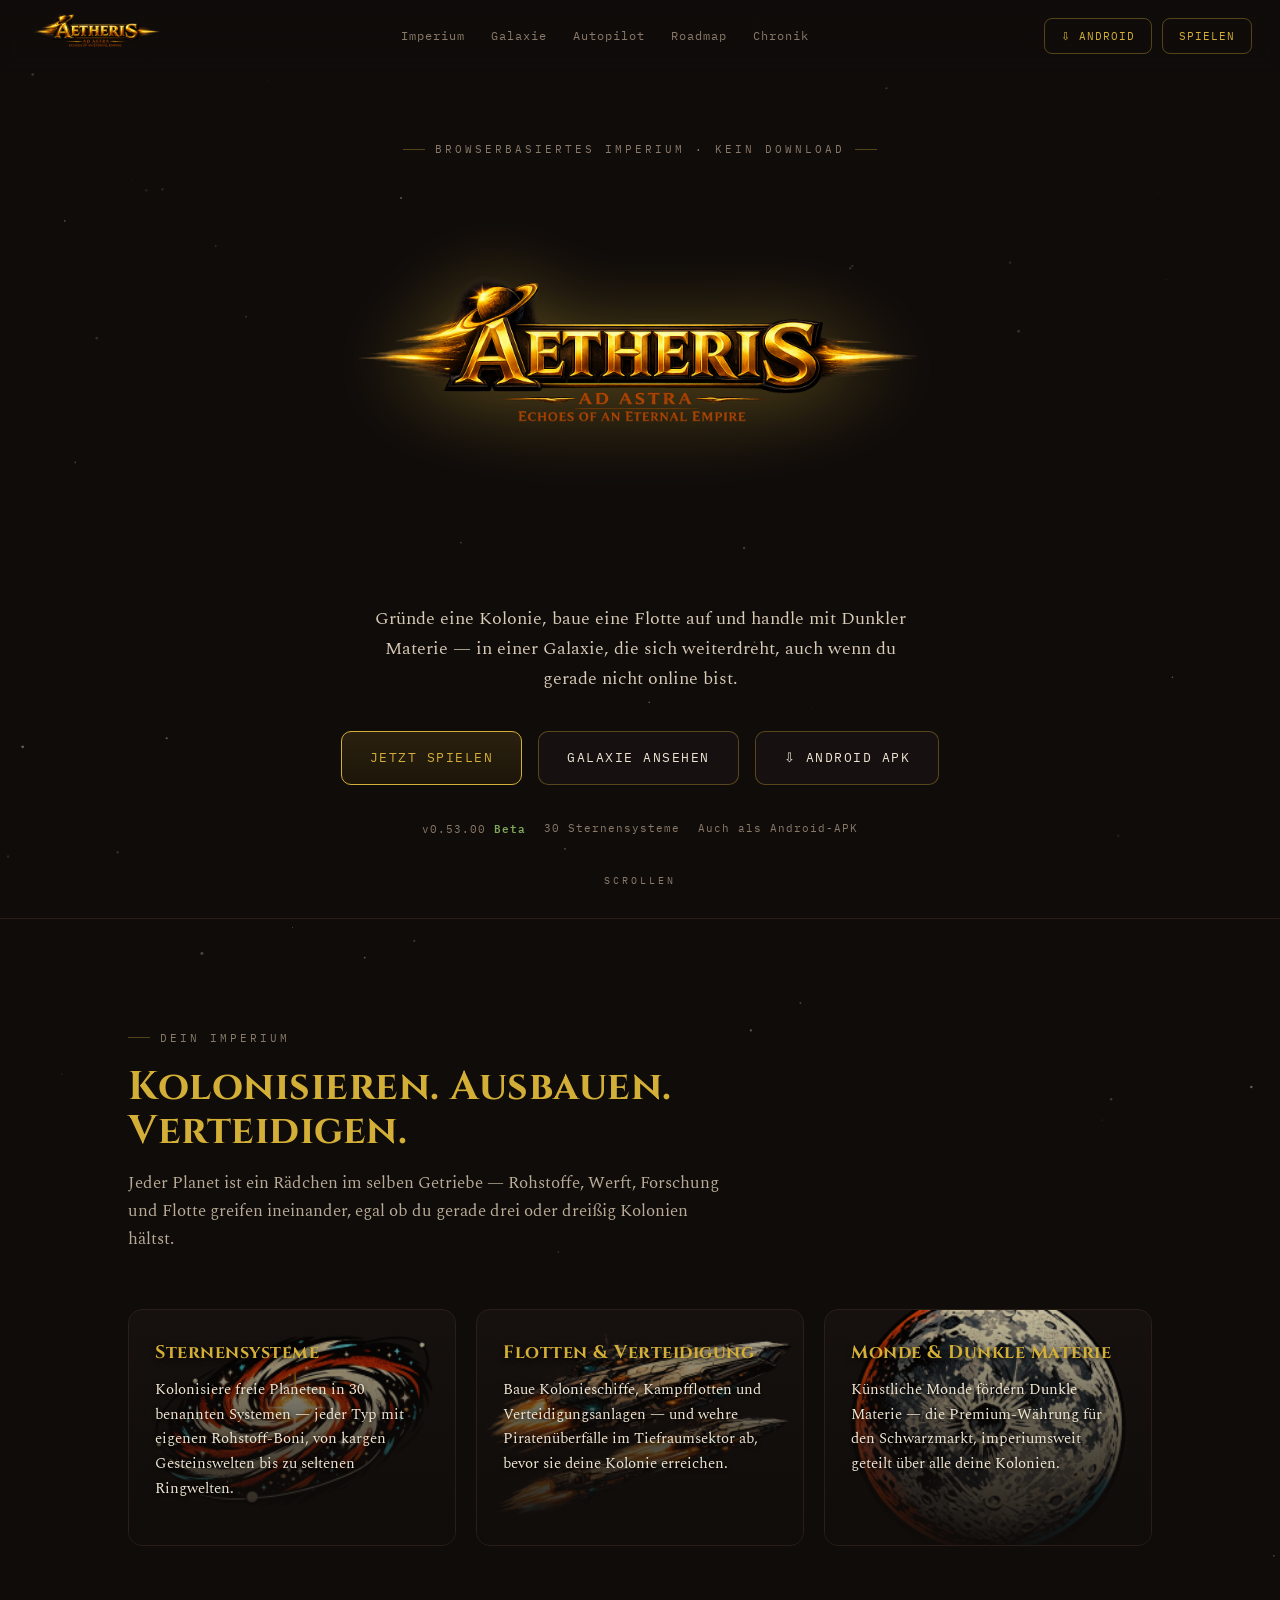
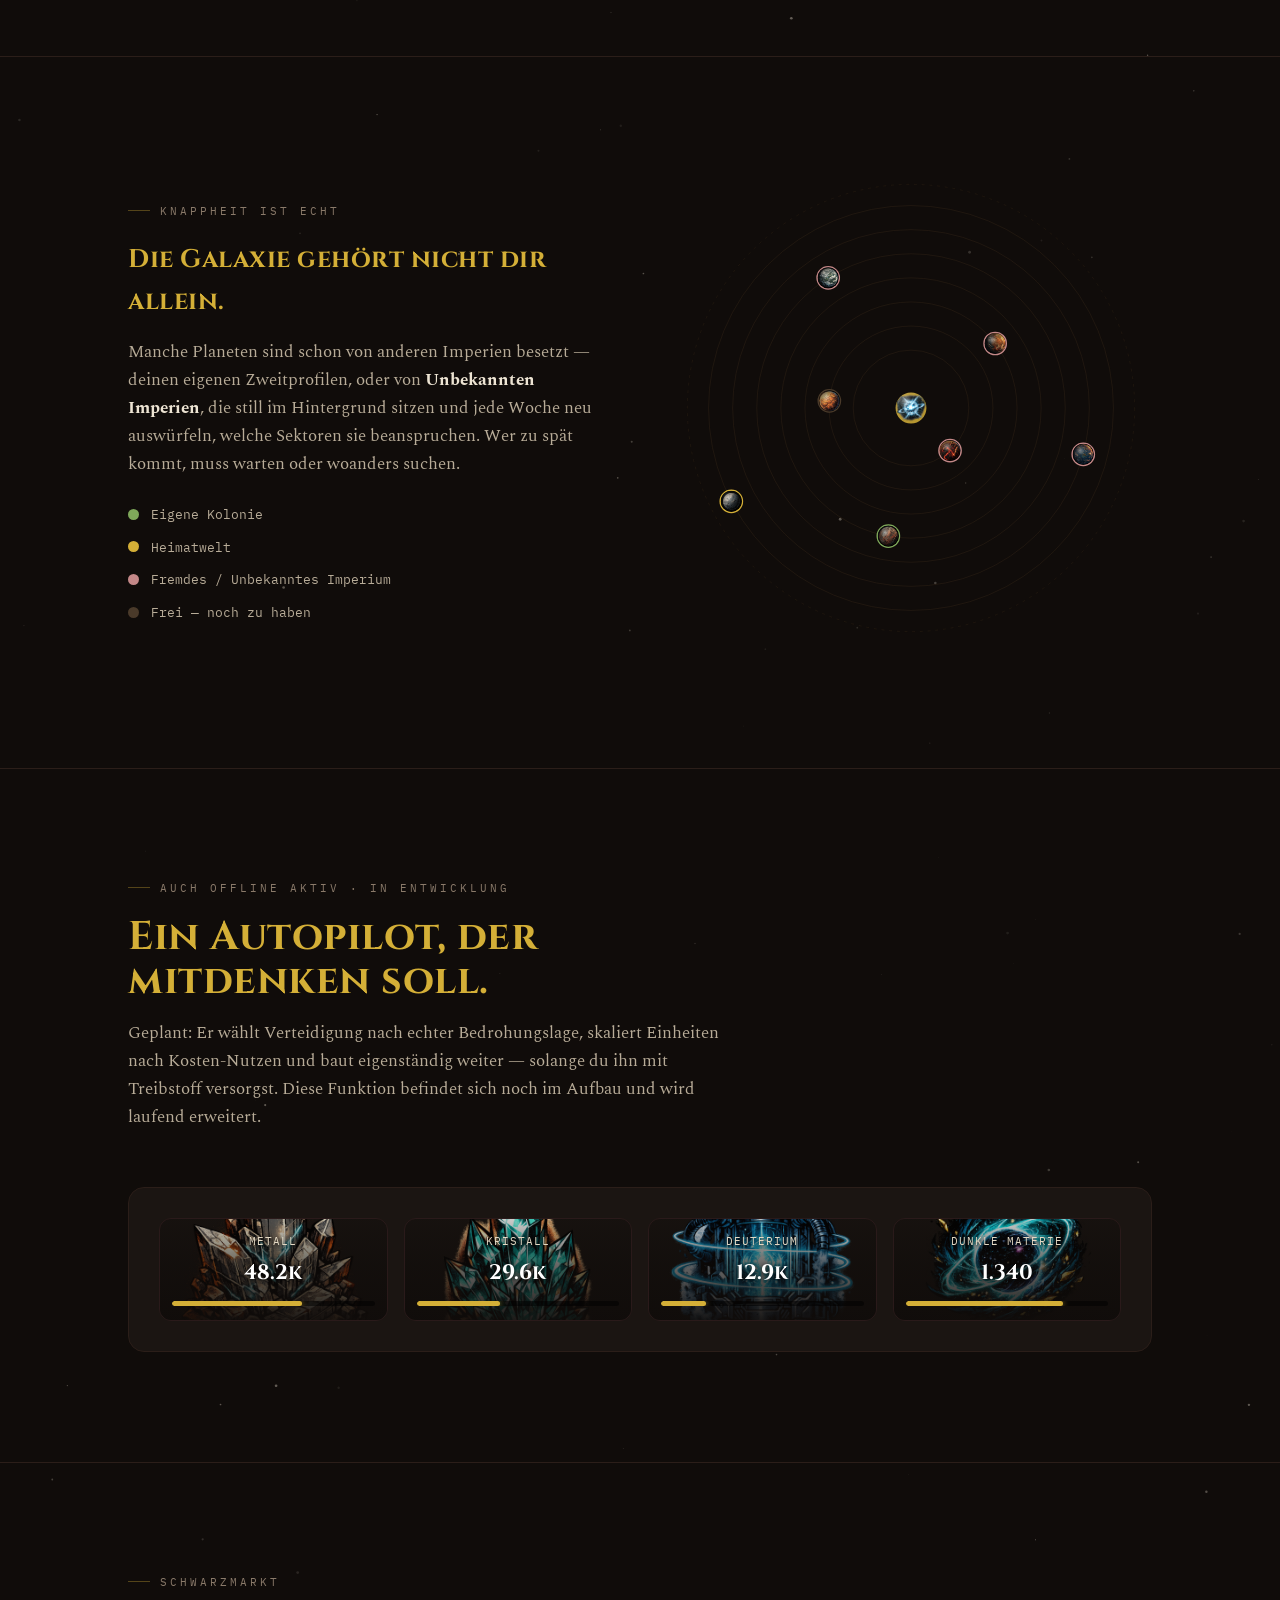
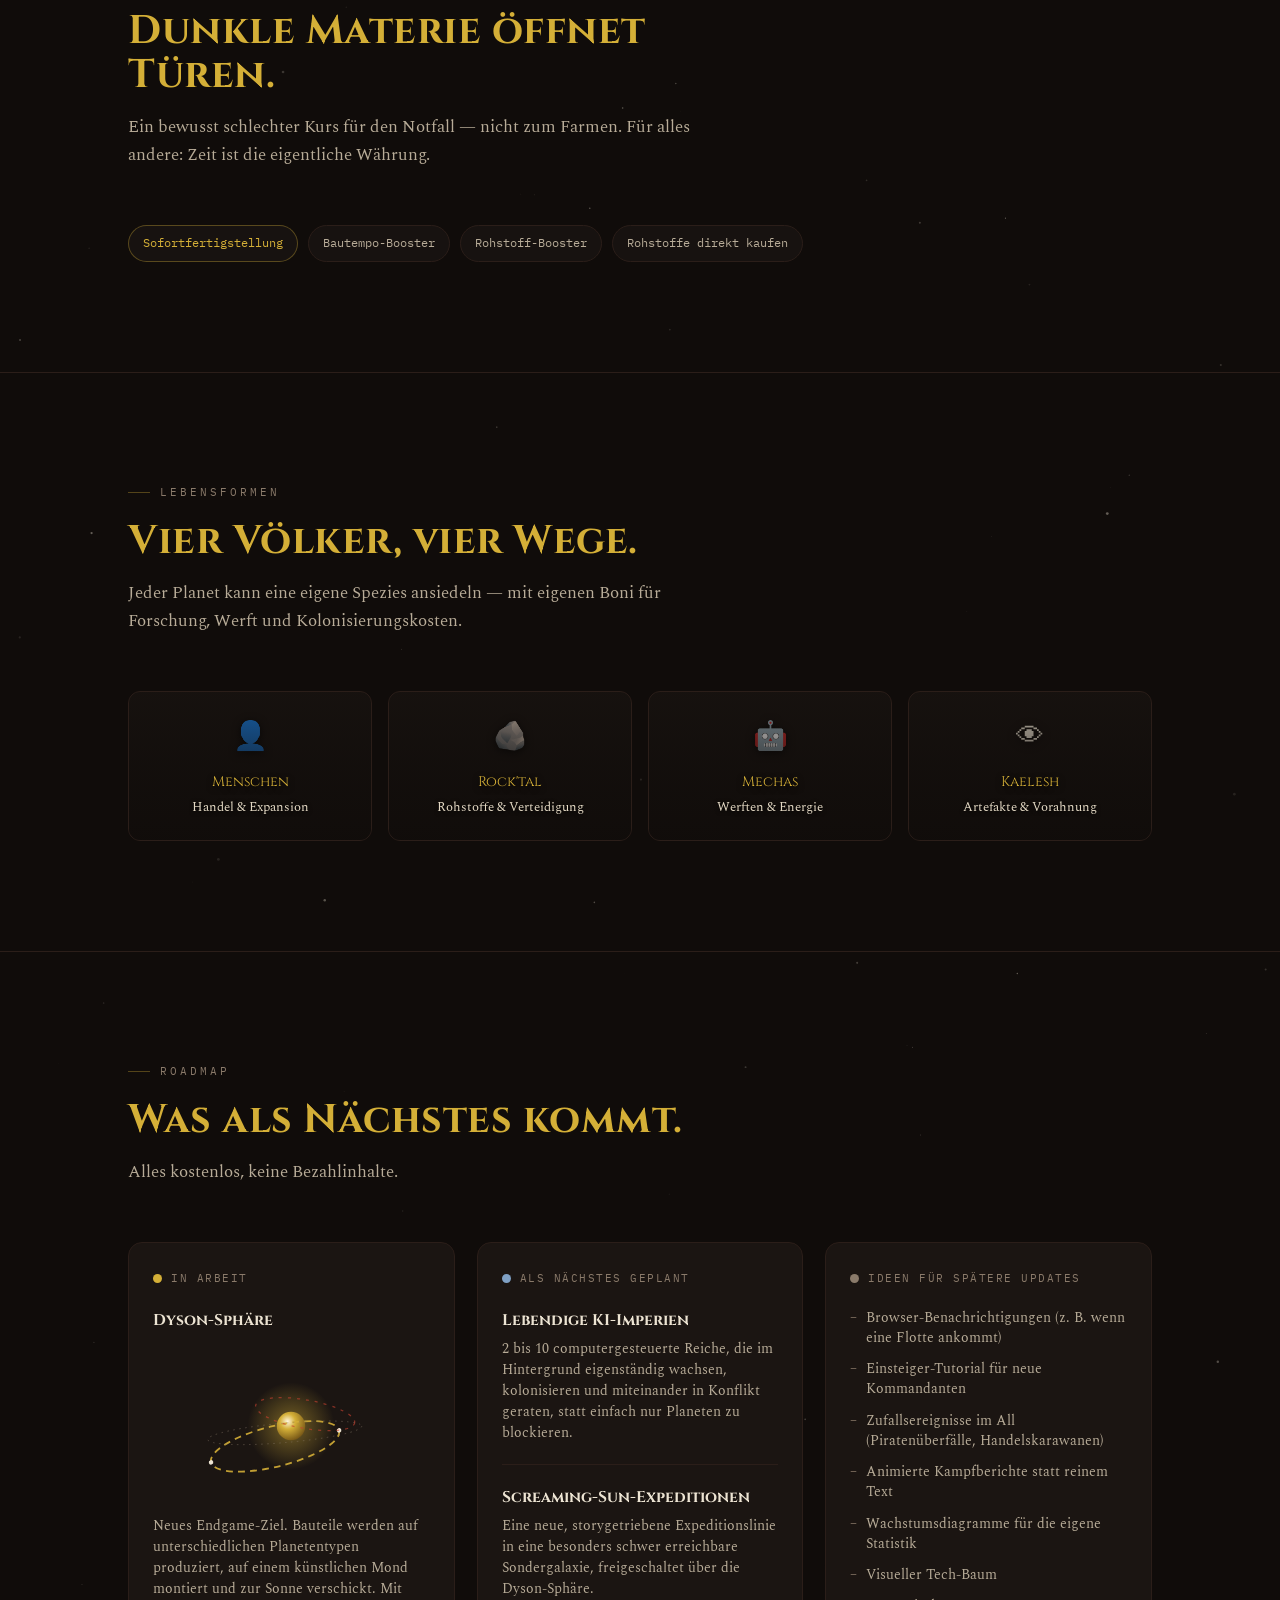
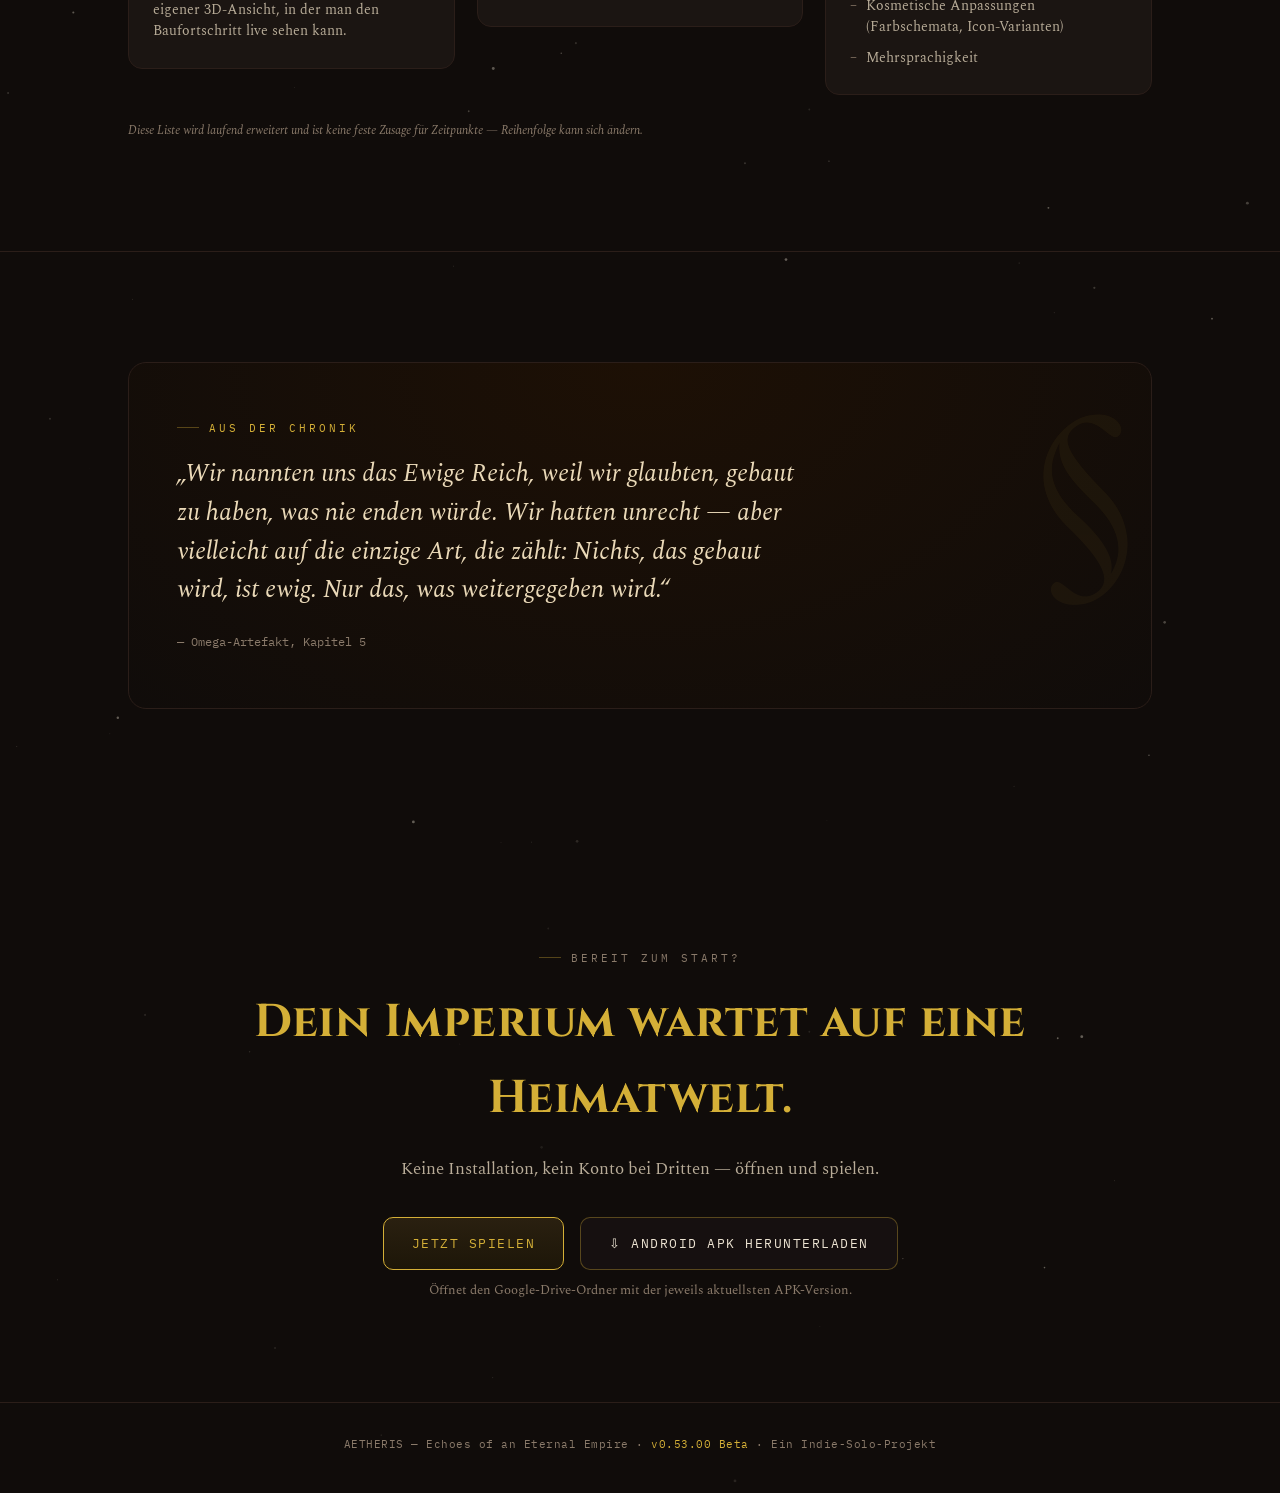
==== commit b24efc3f: "bug behoben" ====
--- a/index.html
+++ b/index.html
@@ -5,6 +5,12 @@
 <meta name="viewport" content="width=device-width, initial-scale=1.0">
 <title>AETHERIS — Echoes of an Eternal Empire</title>
 <meta name="description" content="AETHERIS: Ein browserbasiertes Weltraum-Imperium ohne Download. Kolonisiere, forsche, handle mit Dunkler Materie — und behaupte dich in einer Galaxie, die auch dir nicht allein gehört.">
+<meta property="og:type" content="website">
+<meta property="og:title" content="AETHERIS — Echoes of an Eternal Empire">
+<meta property="og:description" content="Gründe eine Kolonie, baue eine Flotte auf und handle mit Dunkler Materie — in einer Galaxie, die sich weiterdreht, auch wenn du gerade nicht online bist. Browserbasiert, ohne Download, 30 Sternensysteme.">
+<meta name="twitter:card" content="summary_large_image">
+<meta name="twitter:title" content="AETHERIS — Echoes of an Eternal Empire">
+<meta name="twitter:description" content="Gründe eine Kolonie, baue eine Flotte auf und handle mit Dunkler Materie — in einer Galaxie, die sich weiterdreht, auch wenn du gerade nicht online bist.">
 <style>
   @import url('https://fonts.googleapis.com/css2?family=Cinzel:wght@600;700&family=Spectral:ital,wght@0,400;0,500;0,600;1,400;1,500&family=IBM+Plex+Mono:wght@400;500;600&display=swap');
 
@@ -292,7 +298,7 @@
     <a href="#chronik">Chronik</a>
   </div>
   <div class="navctas">
-    <a href="https://drive.google.com/file/d/1GZagVlyNVptJh1jXWYf6DaBPrauwhJg3/view?usp=sharing" class="navcta" download>⇩ Android</a>
+    <a href="https://drive.google.com/drive/folders/1XKGAJgDgHwoFL4oJBWz7-rC1aNmPryND?usp=sharing" class="navcta" target="_blank" rel="noopener">⇩ Android</a>
     <a href="game.html" class="navcta">Spielen</a>
   </div>
 </div>
@@ -310,10 +316,10 @@
     <div class="ctas">
       <a href="game.html" class="btn primary">Jetzt spielen</a>
       <a href="#galaxie" class="btn">Galaxie ansehen</a>
-      <a href="https://drive.google.com/file/d/1GZagVlyNVptJh1jXWYf6DaBPrauwhJg3/view?usp=sharing" class="btn" download>⇩ Android APK</a>
+      <a href="https://drive.google.com/drive/folders/1XKGAJgDgHwoFL4oJBWz7-rC1aNmPryND?usp=sharing" class="btn" target="_blank" rel="noopener">⇩ Android APK</a>
     </div>
     <div class="meta">
-      <span>v0.52.00 <b>Beta</b></span>
+      <span>v0.53.00 <b>Beta</b></span>
       <span>30 Sternensysteme</span>
       <span>Auch als Android-APK</span>
     </div>
@@ -564,13 +570,14 @@
     <p>Keine Installation, kein Konto bei Dritten — öffnen und spielen.</p>
     <div class="ctas">
       <a href="game.html" class="btn primary">Jetzt spielen</a>
-      <a href="https://drive.google.com/file/d/1GZagVlyNVptJh1jXWYf6DaBPrauwhJg3/view?usp=sharing" class="btn" download>⇩ Android APK herunterladen</a>
-    </div>
+      <a href="https://drive.google.com/drive/folders/1XKGAJgDgHwoFL4oJBWz7-rC1aNmPryND?usp=sharing" class="btn" target="_blank" rel="noopener">⇩ Android APK herunterladen</a>
+    </div>
+    <p style="font-size:13px;color:var(--gold-dim);margin-top:10px">Öffnet den Google-Drive-Ordner mit der jeweils aktuellsten APK-Version.</p>
   </div>
 </section>
 
 <footer>
-  <div class="wrap">AETHERIS — Echoes of an Eternal Empire · <span class="fver">v0.52.00 Beta</span> · Ein Indie-Solo-Projekt</div>
+  <div class="wrap">AETHERIS — Echoes of an Eternal Empire · <span class="fver">v0.53.00 Beta</span> · Ein Indie-Solo-Projekt</div>
 </footer>
 
 <script>
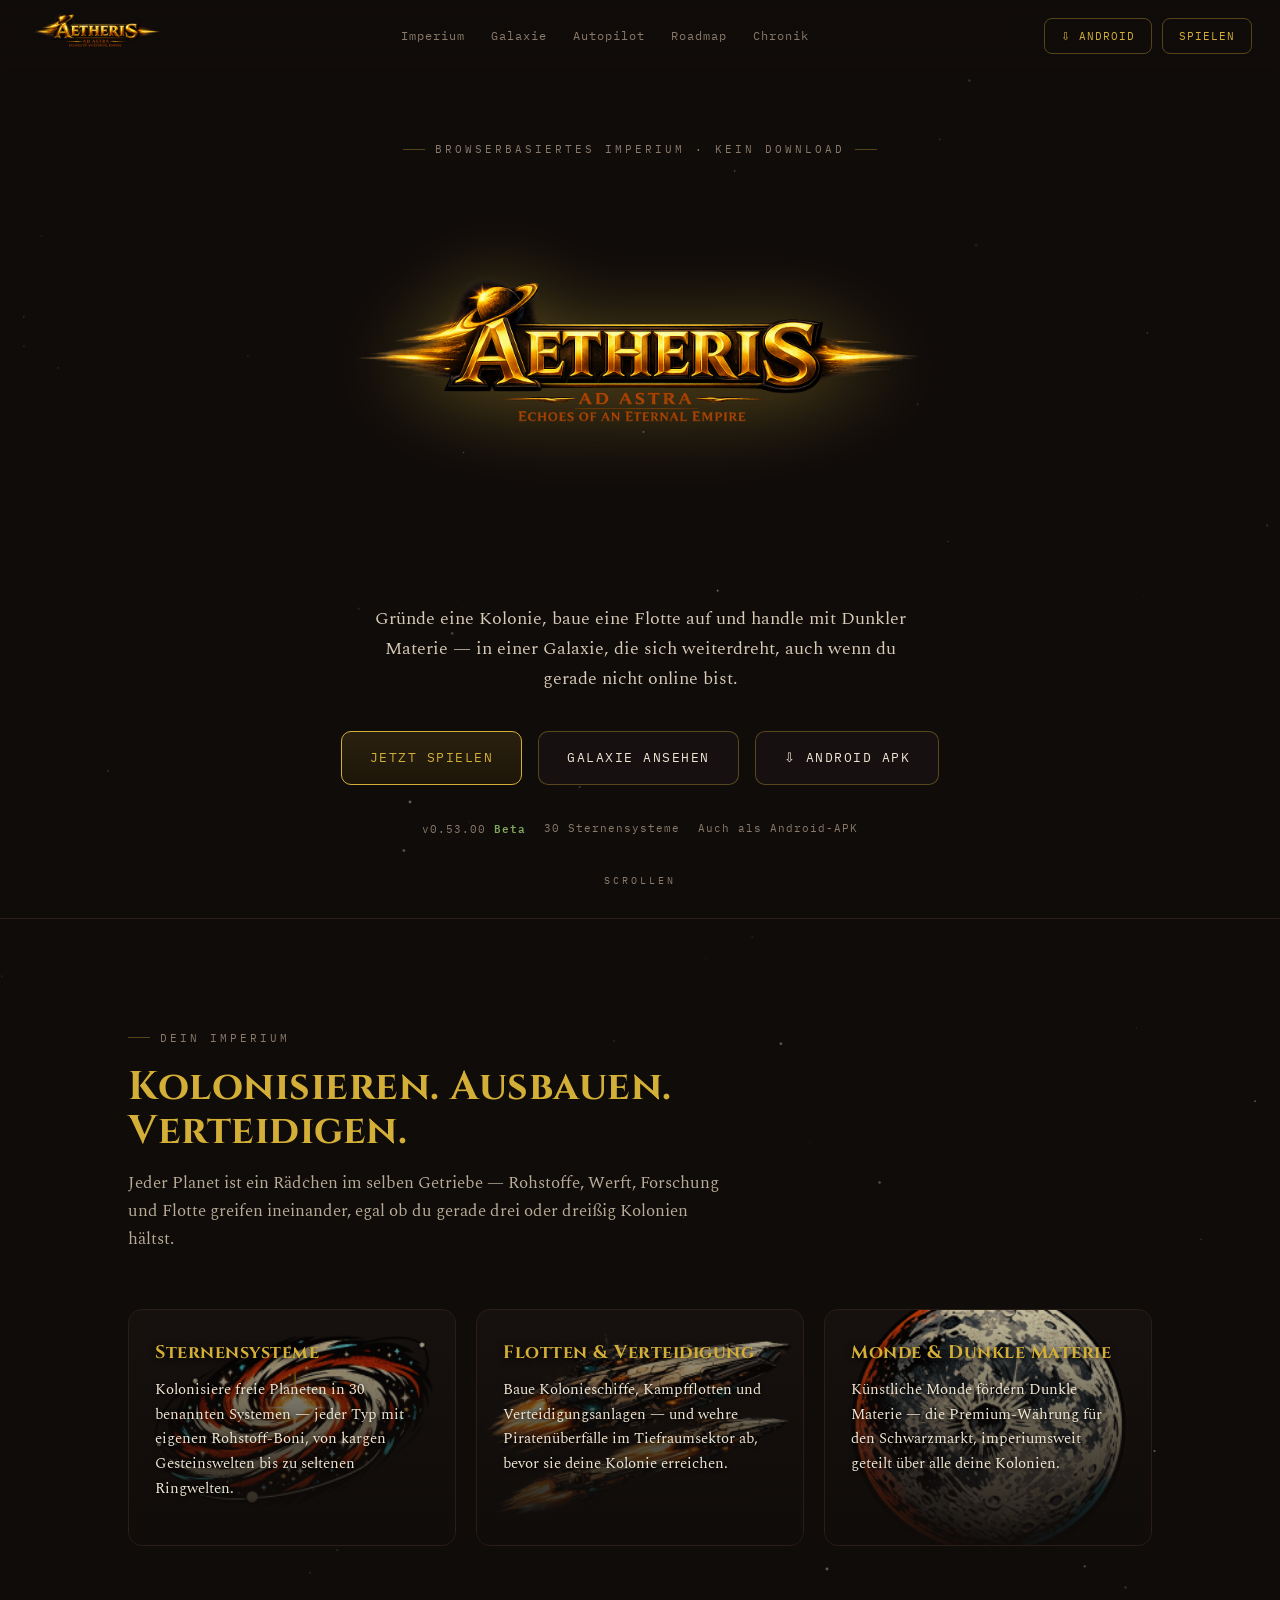
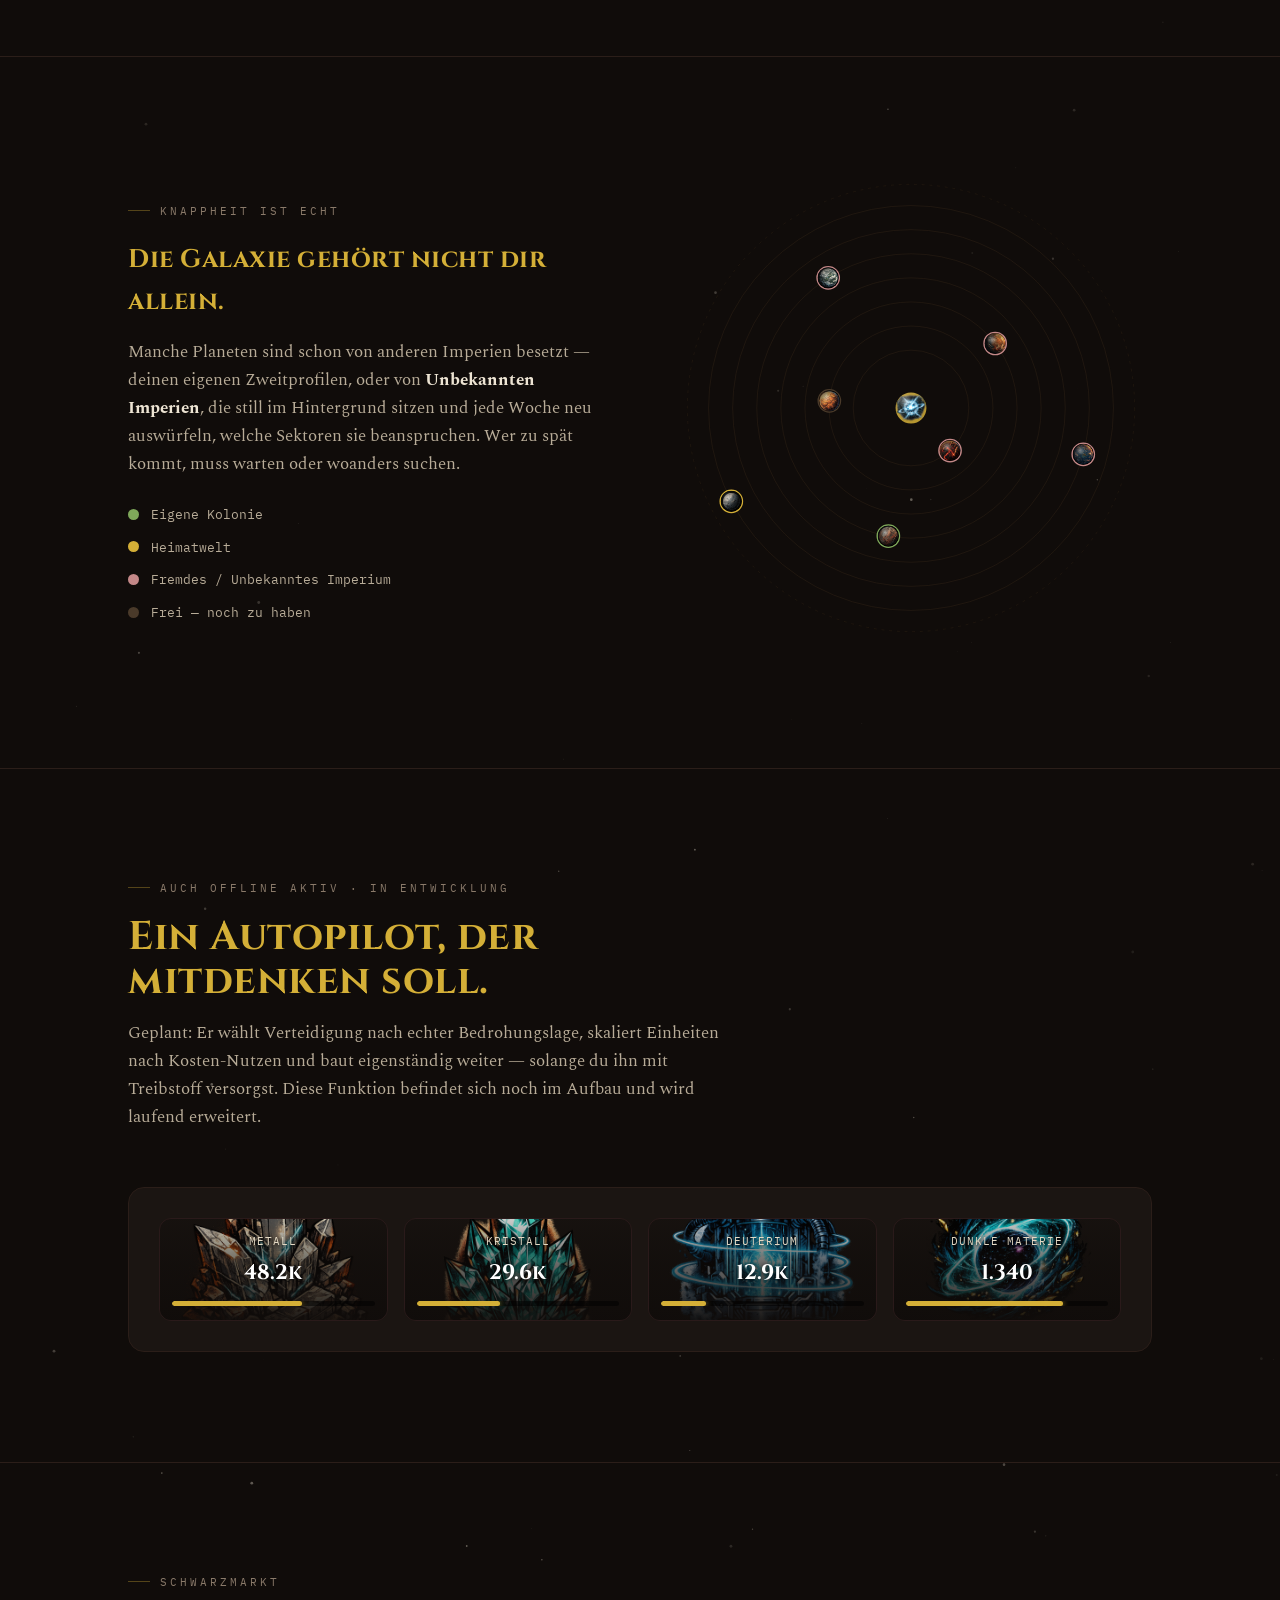
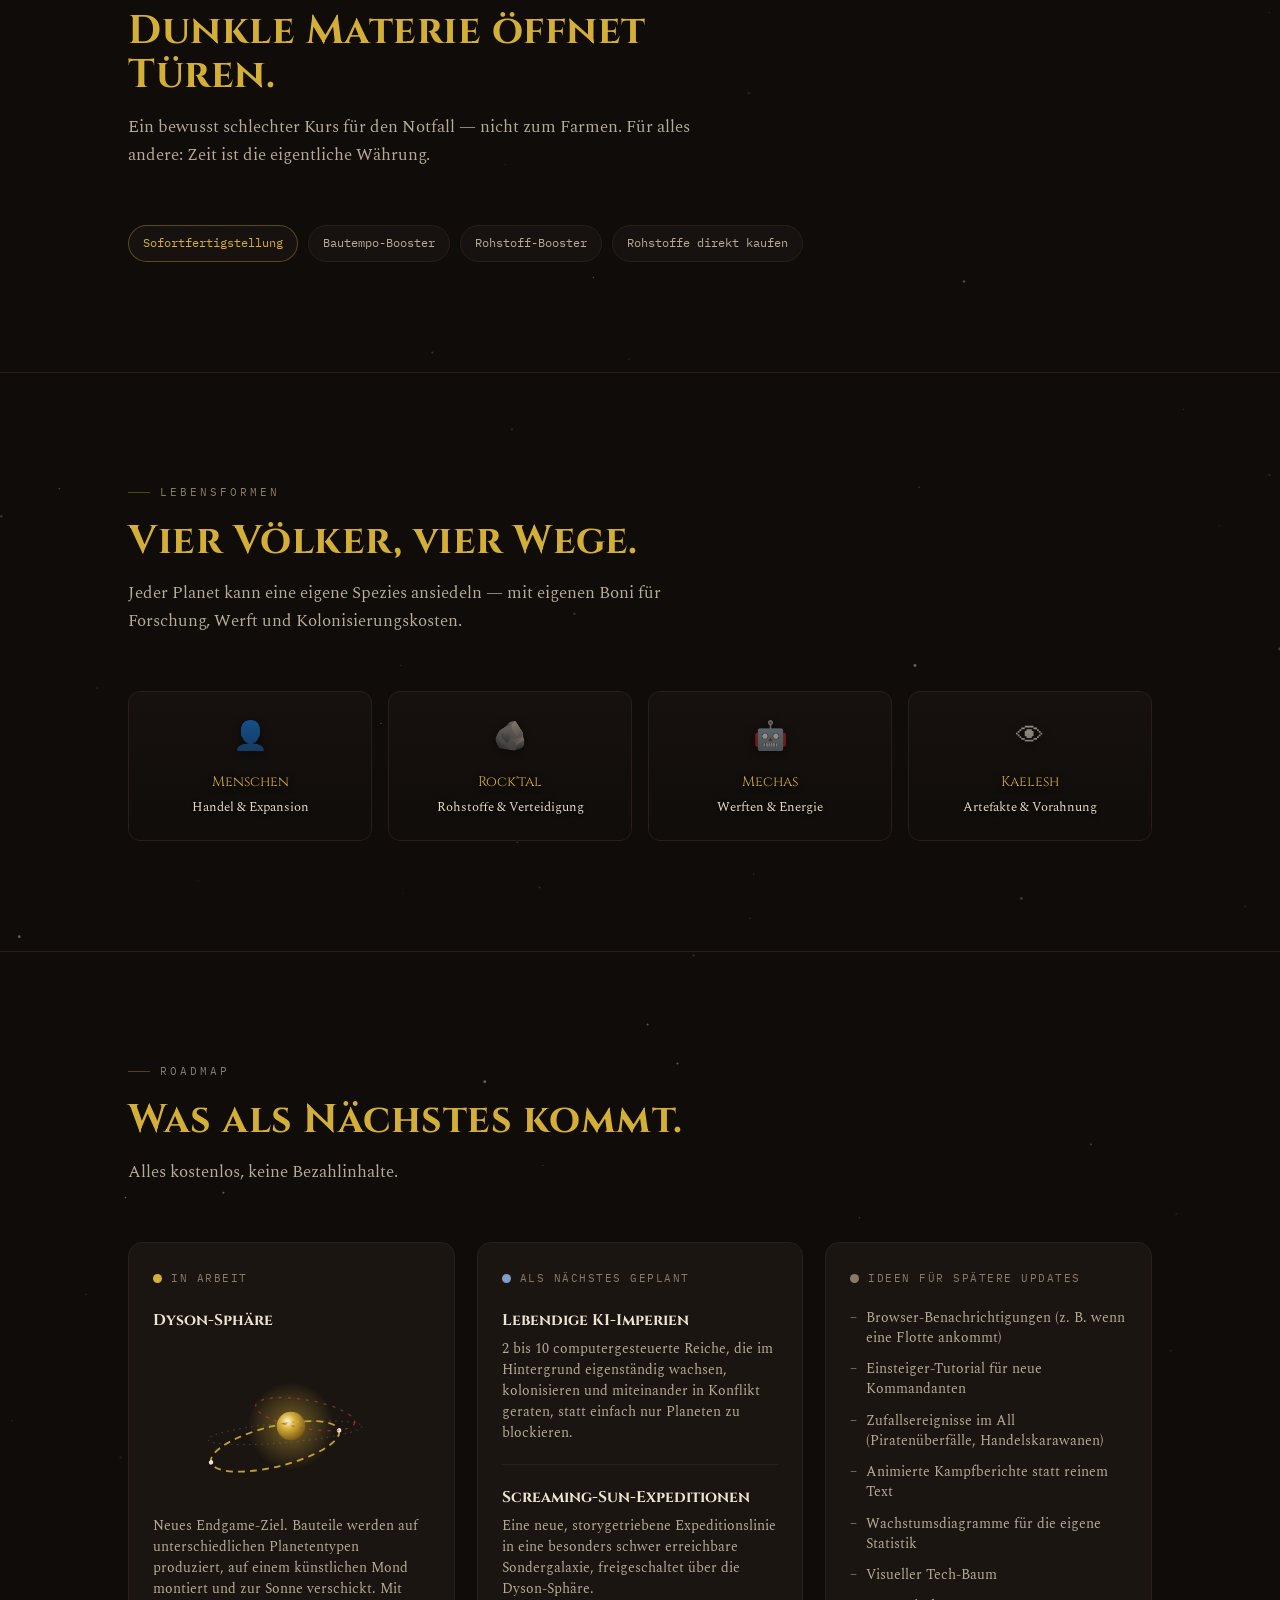
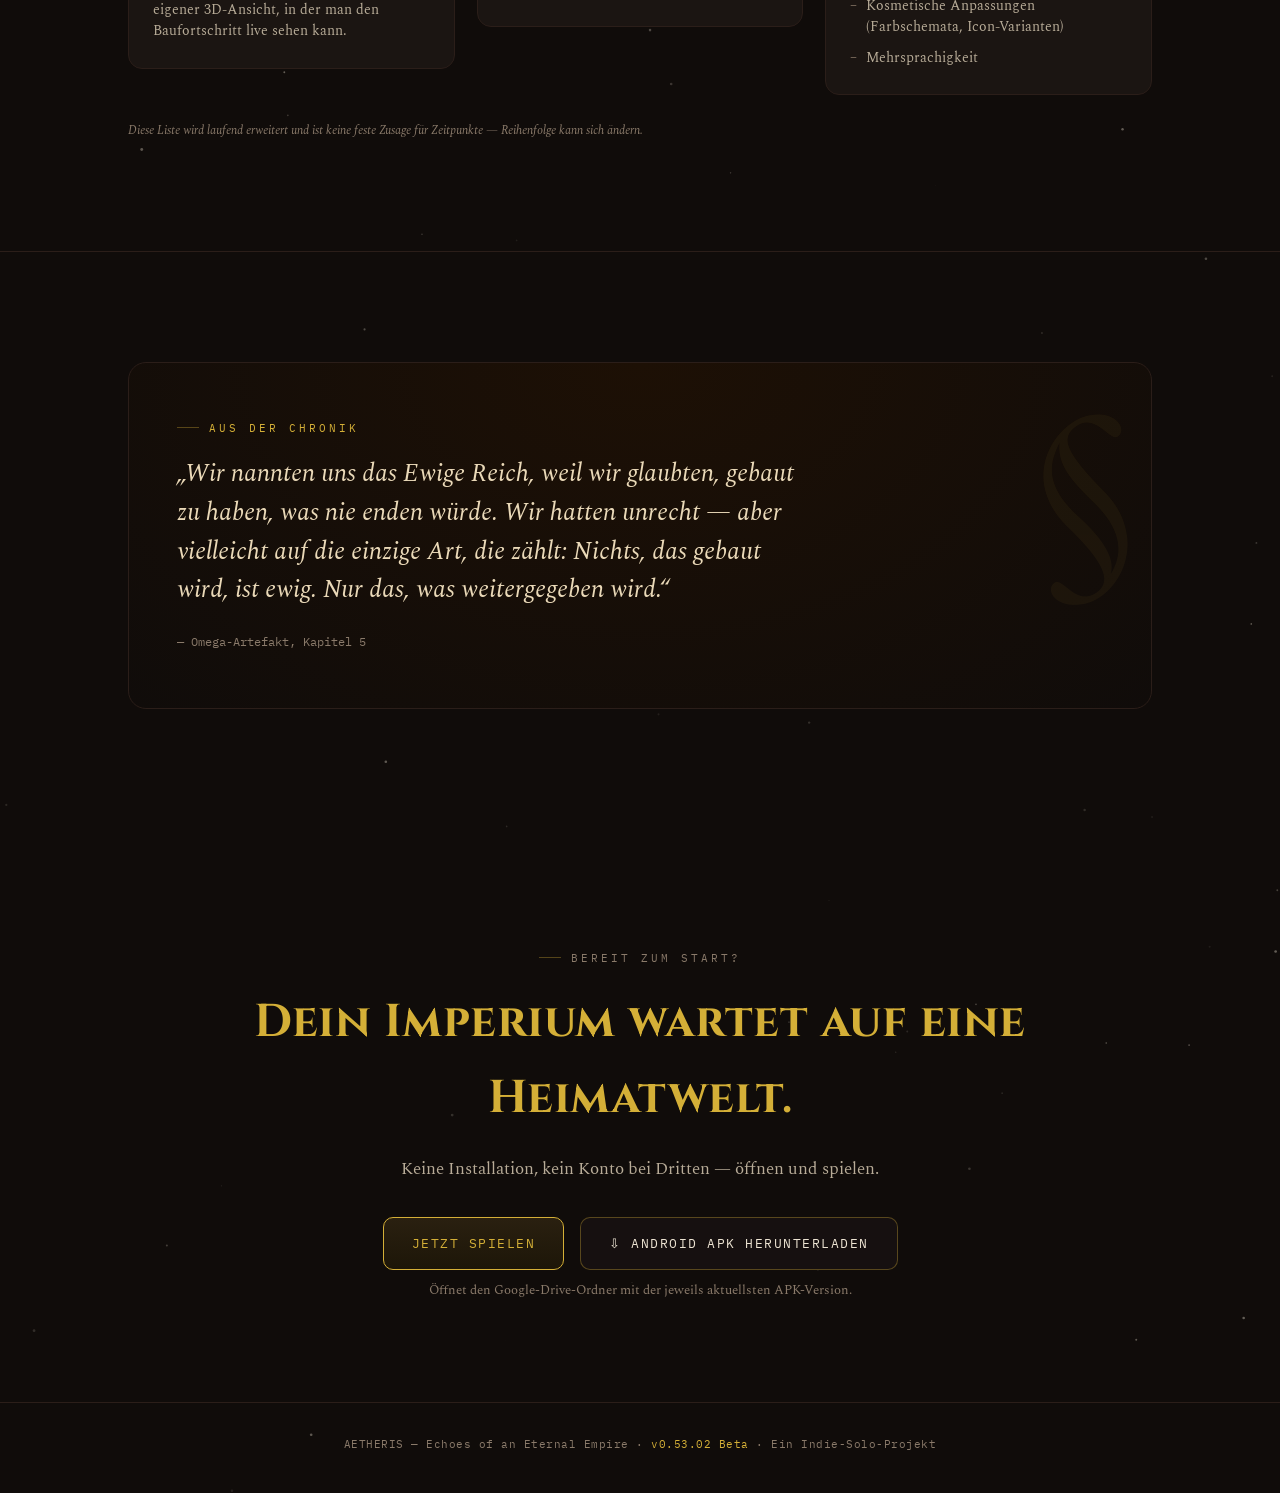
==== commit 8d51a041: "Update footer version to v0.53.02 Beta" ====
--- a/index.html
+++ b/index.html
@@ -577,7 +577,7 @@
 </section>
 
 <footer>
-  <div class="wrap">AETHERIS — Echoes of an Eternal Empire · <span class="fver">v0.53.00 Beta</span> · Ein Indie-Solo-Projekt</div>
+  <div class="wrap">AETHERIS — Echoes of an Eternal Empire · <span class="fver">v0.53.02 Beta</span> · Ein Indie-Solo-Projekt</div>
 </footer>
 
 <script>
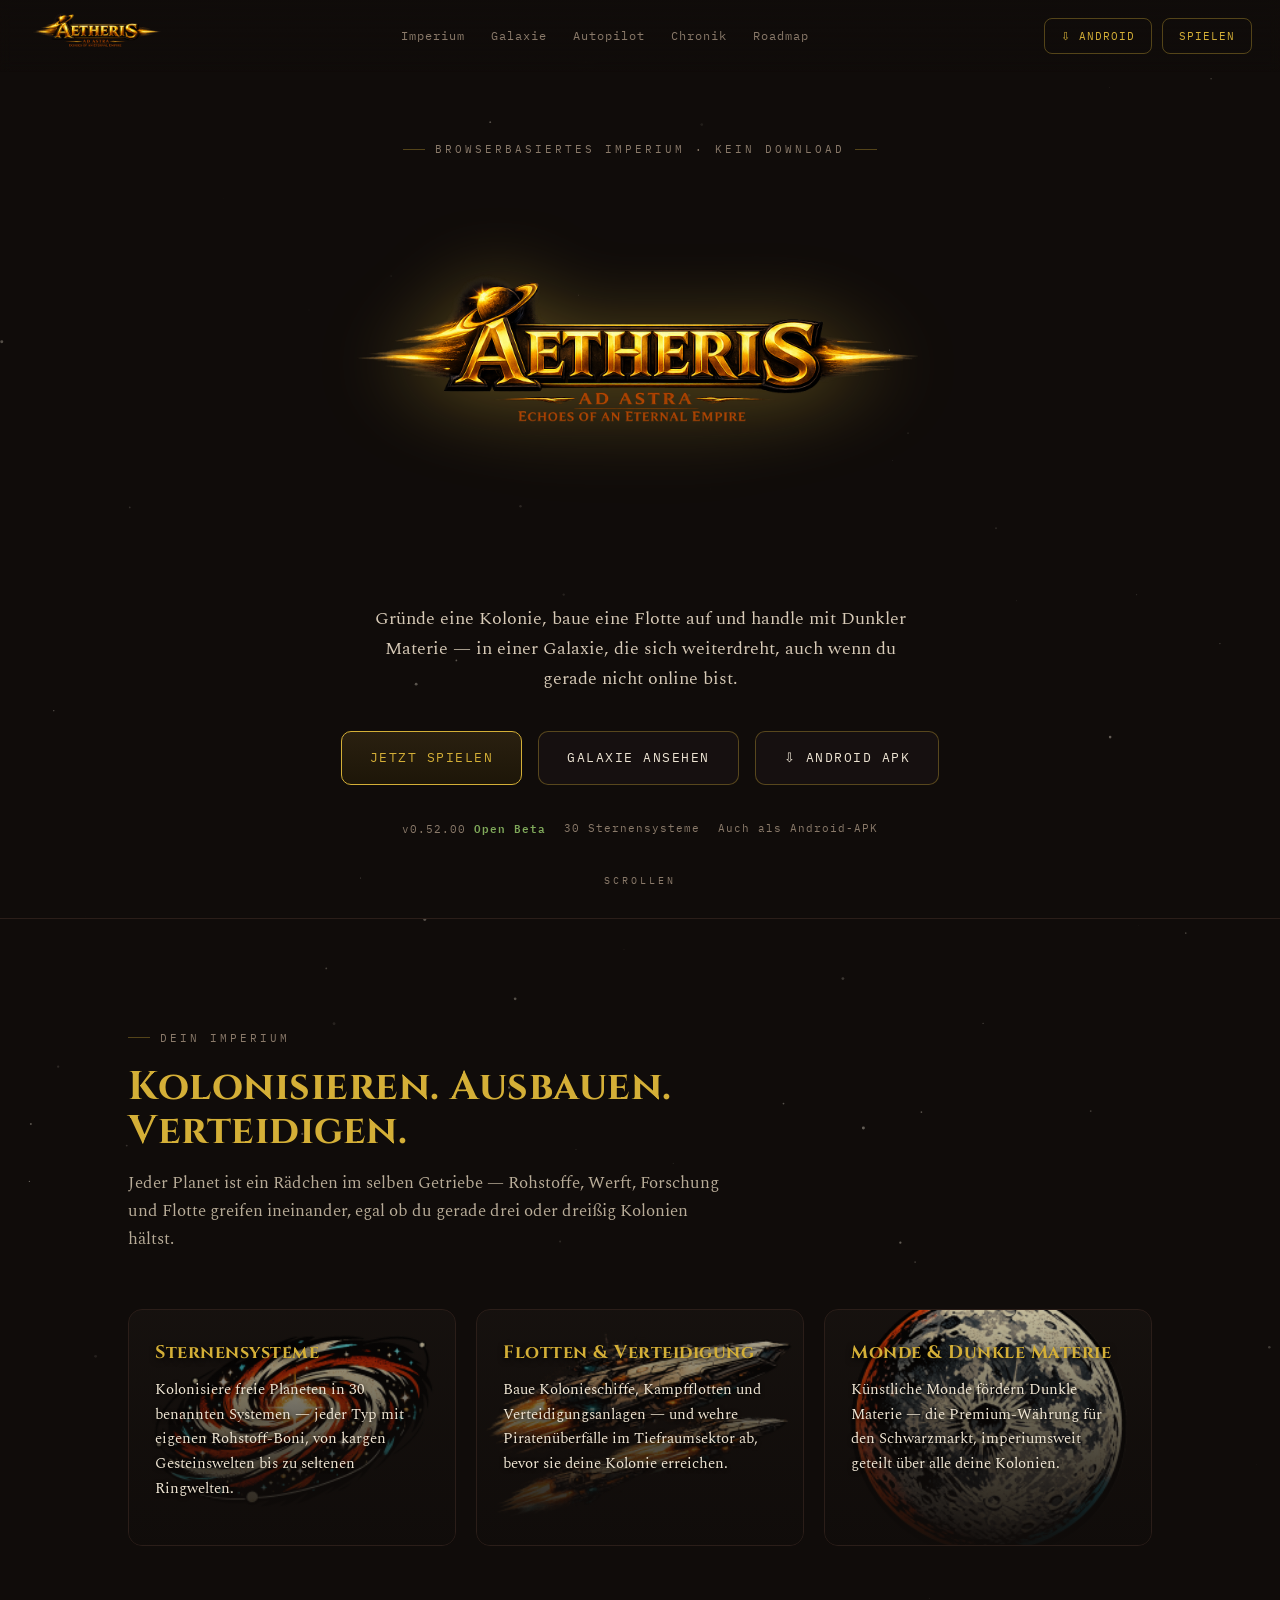
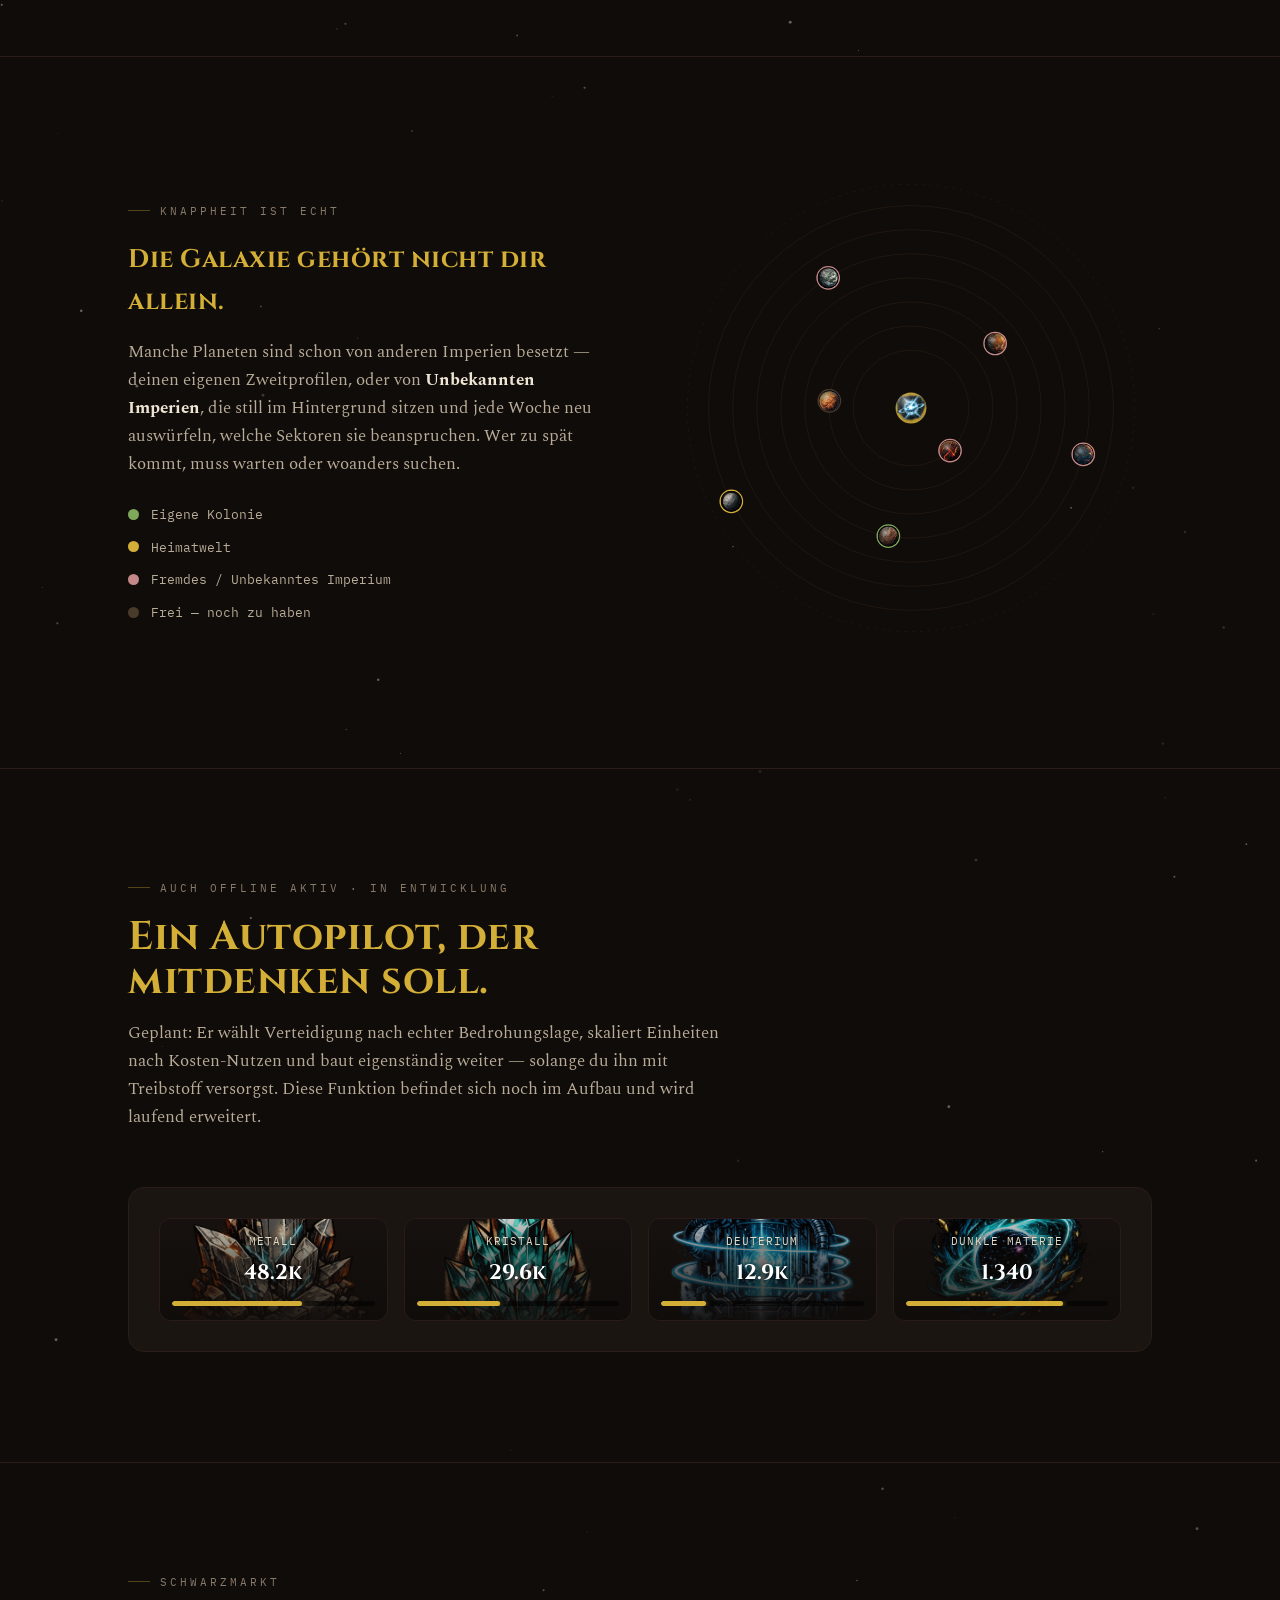
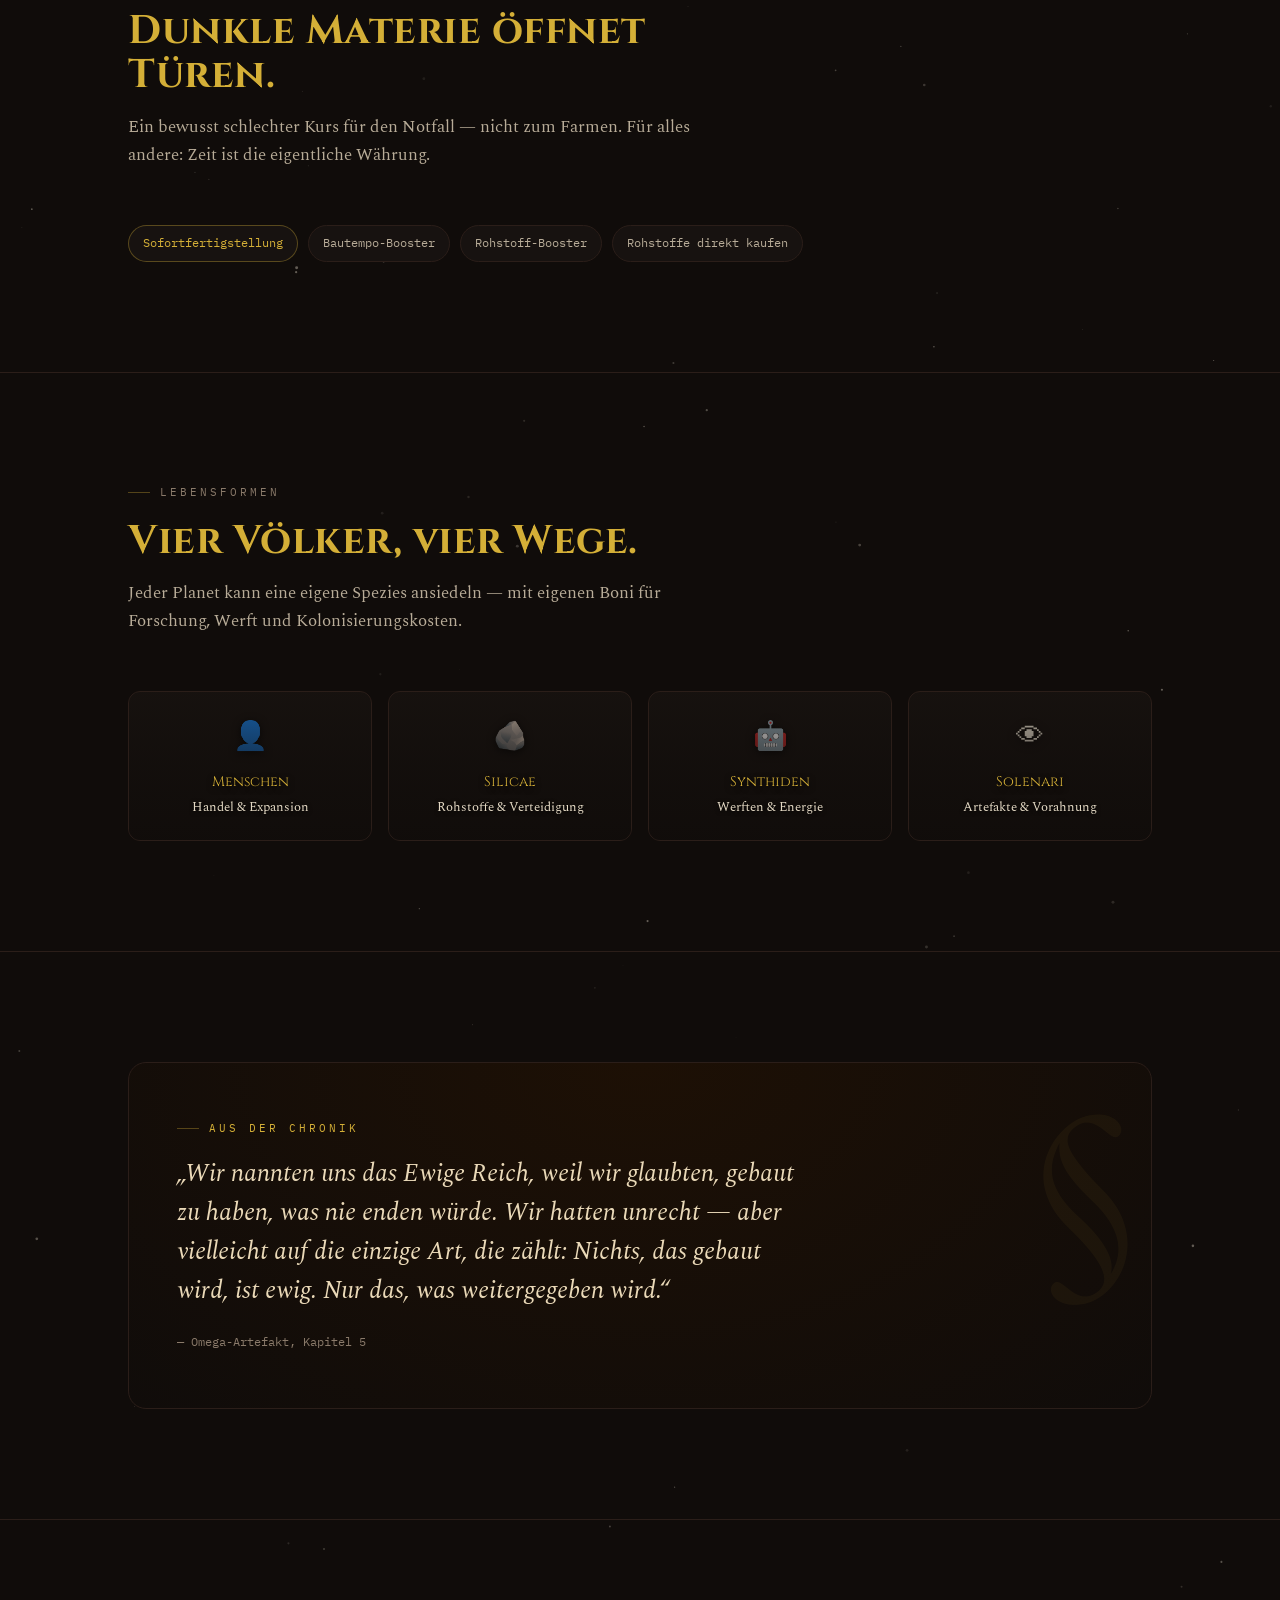
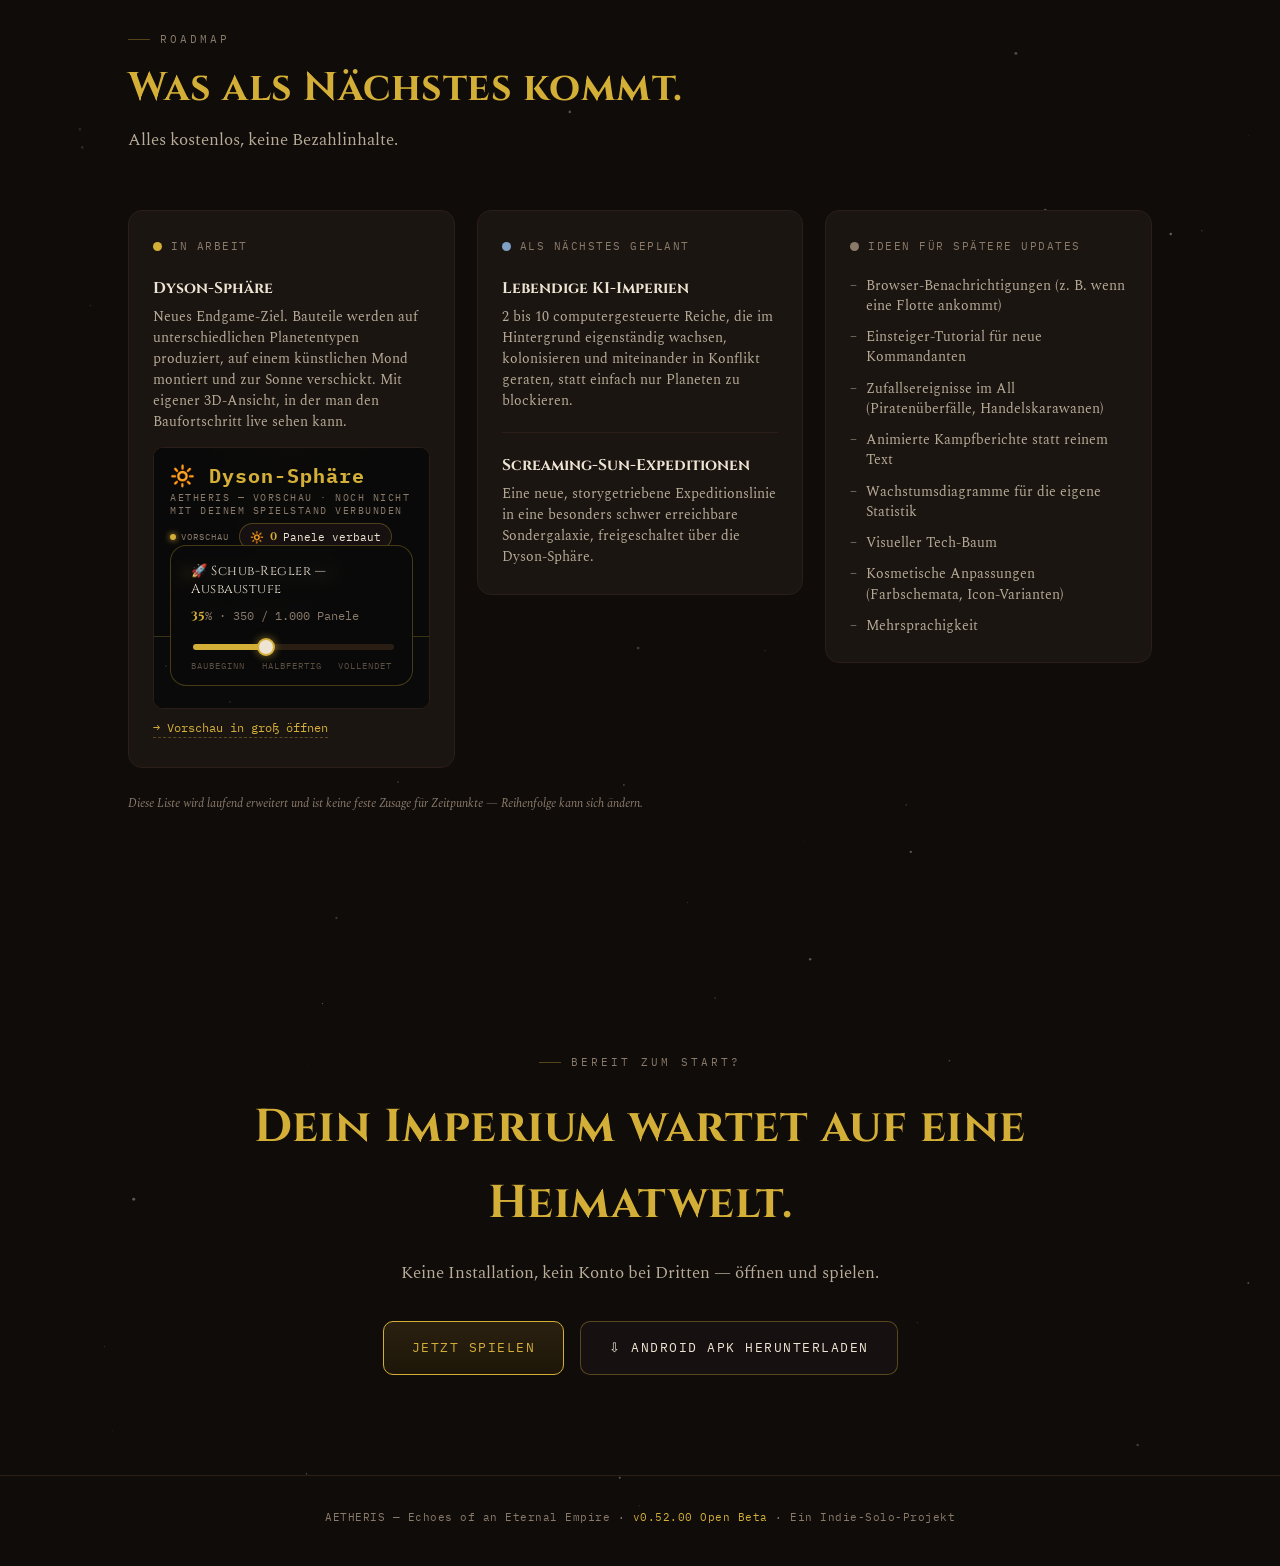
==== commit a78efc1c: "hupdate index seit (dyson vorschau)" ====
--- a/index.html
+++ b/index.html
@@ -5,12 +5,6 @@
 <meta name="viewport" content="width=device-width, initial-scale=1.0">
 <title>AETHERIS — Echoes of an Eternal Empire</title>
 <meta name="description" content="AETHERIS: Ein browserbasiertes Weltraum-Imperium ohne Download. Kolonisiere, forsche, handle mit Dunkler Materie — und behaupte dich in einer Galaxie, die auch dir nicht allein gehört.">
-<meta property="og:type" content="website">
-<meta property="og:title" content="AETHERIS — Echoes of an Eternal Empire">
-<meta property="og:description" content="Gründe eine Kolonie, baue eine Flotte auf und handle mit Dunkler Materie — in einer Galaxie, die sich weiterdreht, auch wenn du gerade nicht online bist. Browserbasiert, ohne Download, 30 Sternensysteme.">
-<meta name="twitter:card" content="summary_large_image">
-<meta name="twitter:title" content="AETHERIS — Echoes of an Eternal Empire">
-<meta name="twitter:description" content="Gründe eine Kolonie, baue eine Flotte auf und handle mit Dunkler Materie — in einer Galaxie, die sich weiterdreht, auch wenn du gerade nicht online bist.">
 <style>
   @import url('https://fonts.googleapis.com/css2?family=Cinzel:wght@600;700&family=Spectral:ital,wght@0,400;0,500;0,600;1,400;1,500&family=IBM+Plex+Mono:wght@400;500;600&display=swap');
 
@@ -64,8 +58,26 @@
   }
   .topnav .navcta:hover{ background:#221A10; border-color:var(--gold); }
   .topnav .navctas{ display:flex; align-items:center; gap:10px; }
-  @media (max-width:720px){ .topnav .navlinks{ display:none; } }
   @media (max-width:480px){ .topnav .navcta{ padding:8px 11px; } }
+
+  /* ---------- Mobiles Hamburger-Dropdown-Menü (reines CSS, Checkbox-Trick) ---------- */
+  .nav-toggle-checkbox{ display:none; }
+  .nav-toggle-btn{ display:none; }
+  @media (max-width:720px){
+    .nav-toggle-btn{
+      display:flex; align-items:center; justify-content:center; flex:none;
+      width:36px; height:36px; border:1px solid var(--gold-soft); border-radius:8px;
+      color:var(--gold); font-size:16px; cursor:pointer; background:#161010;
+    }
+    .topnav .navlinks{
+      position:absolute; top:100%; left:0; right:0; margin:0;
+      flex-direction:column; gap:0;
+      background:#100C0A; border-top:1px solid var(--line);
+      max-height:0; overflow:hidden; transition:max-height .25s ease;
+    }
+    .topnav .navlinks a{ padding:15px 28px; border-bottom:1px solid var(--line); font-size:13px; }
+    .nav-toggle-checkbox:checked ~ .navlinks{ max-height:340px; }
+  }
 
   /* ---------- Buttons ---------- */
   .btn{
@@ -232,21 +244,20 @@
   .roadmap-idea-list li::before{ content:"–"; position:absolute; left:0; color:var(--gold-dim); }
   .roadmap-note{ margin-top:26px; font-size:12px; color:var(--gold-dim); font-style:italic; }
 
-  /* ---------- Dyson-Sphäre: bewegtes Pseudo-3D-Modell (reines SVG/CSS, keine externe Lib nötig) ----------
-     Drei ineinander verschachtelte, gekippte Ellipsen-"Ringe" um einen glühenden Kern, jede mit eigener
-     Drehgeschwindigkeit/-richtung. Da eine Ellipse (im Gegensatz zum Kreis) beim Rotieren um den eigenen
-     Mittelpunkt ihre Achsenausrichtung sichtbar ändert, entsteht ein taumelnder, echt dreidimensional
-     wirkender Effekt — ganz ohne WebGL/Three.js. Farben = Spielpalette (Gold/Rot/Creme). */
-  .roadmap-dyson{ width:150px; max-width:58%; margin:18px auto 4px; aspect-ratio:1/1; }
-  .roadmap-dyson svg{ width:100%; height:100%; overflow:visible; }
-  .dyson-ring-a{ transform-box:fill-box; transform-origin:center; animation:dysonspin 22s linear infinite; }
-  .dyson-ring-b{ transform-box:fill-box; transform-origin:center; animation:dysonspin 34s linear infinite reverse; }
-  .dyson-ring-c{ transform-box:fill-box; transform-origin:center; animation:dysonspin 50s linear infinite; }
-  .dyson-core{ animation:dysoncore 5s ease-in-out infinite; transform-box:fill-box; transform-origin:center; }
-  @keyframes dysonspin{ to{ transform:rotate(360deg); } }
-  @keyframes dysoncore{ 0%,100%{ opacity:0.9; } 50%{ opacity:1; } }
-  @media (prefers-reduced-motion:reduce){
-    .dyson-ring-a,.dyson-ring-b,.dyson-ring-c,.dyson-core{ animation:none !important; }
+  .roadmap-dyson-preview{
+    margin-top:14px; border:1px solid var(--line); border-radius:10px; overflow:hidden;
+    background:#0A0A0A; box-shadow: 0 0 0 1px rgba(212,175,55,0.08) inset;
+  }
+  .roadmap-dyson-preview iframe{
+    display:block; width:100%; height:260px; border:0;
+  }
+  .roadmap-dyson-link{
+    display:inline-block; margin-top:9px; font-size:12px; color:var(--gold);
+    text-decoration:none; border-bottom:1px dashed var(--gold-soft);
+  }
+  .roadmap-dyson-link:hover{ color:var(--cream); }
+  @media (max-width: 640px){
+    .roadmap-dyson-preview iframe{ height:200px; }
   }
 
   /* ---------- Chronicle pull-quote ---------- */
@@ -290,16 +301,18 @@
 
 <div class="topnav">
   <div class="logo" id="navLogo">AETHERIS<span>.</span></div>
+  <input type="checkbox" id="navToggle" class="nav-toggle-checkbox">
   <div class="navlinks">
     <a href="#imperium">Imperium</a>
     <a href="#galaxie">Galaxie</a>
     <a href="#autopilot">Autopilot</a>
+    <a href="#chronik">Chronik</a>
     <a href="#roadmap">Roadmap</a>
-    <a href="#chronik">Chronik</a>
   </div>
   <div class="navctas">
     <a href="https://drive.google.com/drive/folders/1XKGAJgDgHwoFL4oJBWz7-rC1aNmPryND?usp=sharing" class="navcta" target="_blank" rel="noopener">⇩ Android</a>
     <a href="game.html" class="navcta">Spielen</a>
+    <label for="navToggle" class="nav-toggle-btn" aria-label="Menü öffnen/schließen">☰</label>
   </div>
 </div>
 
@@ -319,7 +332,7 @@
       <a href="https://drive.google.com/drive/folders/1XKGAJgDgHwoFL4oJBWz7-rC1aNmPryND?usp=sharing" class="btn" target="_blank" rel="noopener">⇩ Android APK</a>
     </div>
     <div class="meta">
-      <span>v0.53.00 <b>Beta</b></span>
+      <span>v0.52.00 <b>Open Beta</b></span>
       <span>30 Sternensysteme</span>
       <span>Auch als Android-APK</span>
     </div>
@@ -457,18 +470,30 @@
       <div class="sp">
         <img class="sp-bg" src="bilder/lebensformen/rocktal/rocktal_1.png" onerror="this.style.display='none';this.nextElementSibling.style.display='block'">
         <div class="glyph" style="display:none">🪨</div>
-        <div class="sp-body"><div class="name">Rock'tal</div><div class="desc">Rohstoffe &amp; Verteidigung</div></div>
+        <div class="sp-body"><div class="name">Silicae</div><div class="desc">Rohstoffe &amp; Verteidigung</div></div>
       </div>
       <div class="sp">
         <img class="sp-bg" src="bilder/lebensformen/mecha/mecha_1.png" onerror="this.style.display='none';this.nextElementSibling.style.display='block'">
         <div class="glyph" style="display:none">🤖</div>
-        <div class="sp-body"><div class="name">Mechas</div><div class="desc">Werften &amp; Energie</div></div>
+        <div class="sp-body"><div class="name">Synthiden</div><div class="desc">Werften &amp; Energie</div></div>
       </div>
       <div class="sp">
         <img class="sp-bg" src="bilder/lebensformen/kaelesh/kaelesh_1.png" onerror="this.style.display='none';this.nextElementSibling.style.display='block'">
         <div class="glyph" style="display:none">👁</div>
-        <div class="sp-body"><div class="name">Kaelesh</div><div class="desc">Artefakte &amp; Vorahnung</div></div>
-      </div>
+        <div class="sp-body"><div class="name">Solenari</div><div class="desc">Artefakte &amp; Vorahnung</div></div>
+      </div>
+    </div>
+  </div>
+</section>
+
+<section class="section reveal" id="chronik">
+  <div class="wrap">
+    <div class="chronicle">
+      <div class="eyebrow">AUS DER CHRONIK</div>
+      <blockquote>„Wir nannten uns das Ewige Reich, weil wir glaubten, gebaut zu haben, was nie
+        enden würde. Wir hatten unrecht — aber vielleicht auf die einzige Art, die zählt:
+        Nichts, das gebaut wird, ist ewig. Nur das, was weitergegeben wird.“</blockquote>
+      <div class="attrib">— Omega-Artefakt, Kapitel 5</div>
     </div>
   </div>
 </section>
@@ -485,37 +510,13 @@
         <div class="roadmap-status"><span class="dot" style="background:#D4AF37"></span> In Arbeit</div>
         <div class="roadmap-item">
           <div class="rname">Dyson-Sphäre</div>
-          <div class="roadmap-dyson" aria-hidden="true">
-            <svg viewBox="0 0 200 200" xmlns="http://www.w3.org/2000/svg">
-              <defs>
-                <radialGradient id="dysonGlow" cx="50%" cy="50%" r="50%">
-                  <stop offset="0%" stop-color="#D4AF37" stop-opacity="0.5"/>
-                  <stop offset="100%" stop-color="#D4AF37" stop-opacity="0"/>
-                </radialGradient>
-                <radialGradient id="dysonCoreGrad" cx="38%" cy="34%" r="68%">
-                  <stop offset="0%" stop-color="#FFF6DD"/>
-                  <stop offset="40%" stop-color="#D4AF37"/>
-                  <stop offset="100%" stop-color="#7A5A18"/>
-                </radialGradient>
-              </defs>
-              <circle cx="100" cy="100" r="58" fill="url(#dysonGlow)"/>
-              <circle class="dyson-core" cx="100" cy="100" r="19" fill="url(#dysonCoreGrad)"/>
-              <g class="dyson-ring-a" transform="rotate(-14 100 100)">
-                <ellipse cx="100" cy="100" rx="88" ry="27" fill="none" stroke="#D4AF37" stroke-width="2.4" stroke-dasharray="9 7" opacity="0.9"/>
-                <circle cx="188" cy="100" r="3" fill="#EDE4D3"/>
-                <circle cx="12" cy="100" r="3" fill="#EDE4D3"/>
-              </g>
-              <g class="dyson-ring-b" transform="rotate(10 100 100)">
-                <ellipse cx="100" cy="100" rx="67" ry="19" fill="none" stroke="#C4402E" stroke-width="1.7" stroke-dasharray="4 8" opacity="0.65"/>
-              </g>
-              <g class="dyson-ring-c" transform="rotate(-5 100 100)">
-                <ellipse cx="100" cy="100" rx="103" ry="13" fill="none" stroke="#8A7A6A" stroke-width="1.2" stroke-dasharray="2 6" opacity="0.5"/>
-              </g>
-            </svg>
-          </div>
           <div class="rdesc">Neues Endgame-Ziel. Bauteile werden auf unterschiedlichen Planetentypen
             produziert, auf einem künstlichen Mond montiert und zur Sonne verschickt. Mit eigener
             3D-Ansicht, in der man den Baufortschritt live sehen kann.</div>
+          <div class="roadmap-dyson-preview">
+            <iframe src="dyson-vorschau.html?mini=1" title="Dyson-Sphäre 3D-Vorschau" loading="lazy"></iframe>
+          </div>
+          <a href="dyson-vorschau.html" target="_blank" rel="noopener" class="mono roadmap-dyson-link">→ Vorschau in groß öffnen</a>
         </div>
       </div>
       <div class="roadmap-col">
@@ -551,17 +552,6 @@
   </div>
 </section>
 
-<section class="section reveal" id="chronik">
-  <div class="wrap">
-    <div class="chronicle">
-      <div class="eyebrow">AUS DER CHRONIK</div>
-      <blockquote>„Wir nannten uns das Ewige Reich, weil wir glaubten, gebaut zu haben, was nie
-        enden würde. Wir hatten unrecht — aber vielleicht auf die einzige Art, die zählt:
-        Nichts, das gebaut wird, ist ewig. Nur das, was weitergegeben wird.“</blockquote>
-      <div class="attrib">— Omega-Artefakt, Kapitel 5</div>
-    </div>
-  </div>
-</section>
 
 <section class="finalcta reveal" id="start">
   <div class="wrap">
@@ -572,15 +562,22 @@
       <a href="game.html" class="btn primary">Jetzt spielen</a>
       <a href="https://drive.google.com/drive/folders/1XKGAJgDgHwoFL4oJBWz7-rC1aNmPryND?usp=sharing" class="btn" target="_blank" rel="noopener">⇩ Android APK herunterladen</a>
     </div>
-    <p style="font-size:13px;color:var(--gold-dim);margin-top:10px">Öffnet den Google-Drive-Ordner mit der jeweils aktuellsten APK-Version.</p>
   </div>
 </section>
 
 <footer>
-  <div class="wrap">AETHERIS — Echoes of an Eternal Empire · <span class="fver">v0.53.02 Beta</span> · Ein Indie-Solo-Projekt</div>
+  <div class="wrap">AETHERIS — Echoes of an Eternal Empire · <span class="fver">v0.52.00 Open Beta</span> · Ein Indie-Solo-Projekt</div>
 </footer>
 
 <script>
+/* ---------- Mobiles Nav-Menü: nach Linkklick automatisch schließen ---------- */
+(function(){
+  const toggle = document.getElementById('navToggle');
+  document.querySelectorAll('.navlinks a').forEach(a => {
+    a.addEventListener('click', () => { toggle.checked = false; });
+  });
+})();
+
 /* ---------- Starfield ---------- */
 (function(){
   const canvas = document.getElementById('stars');
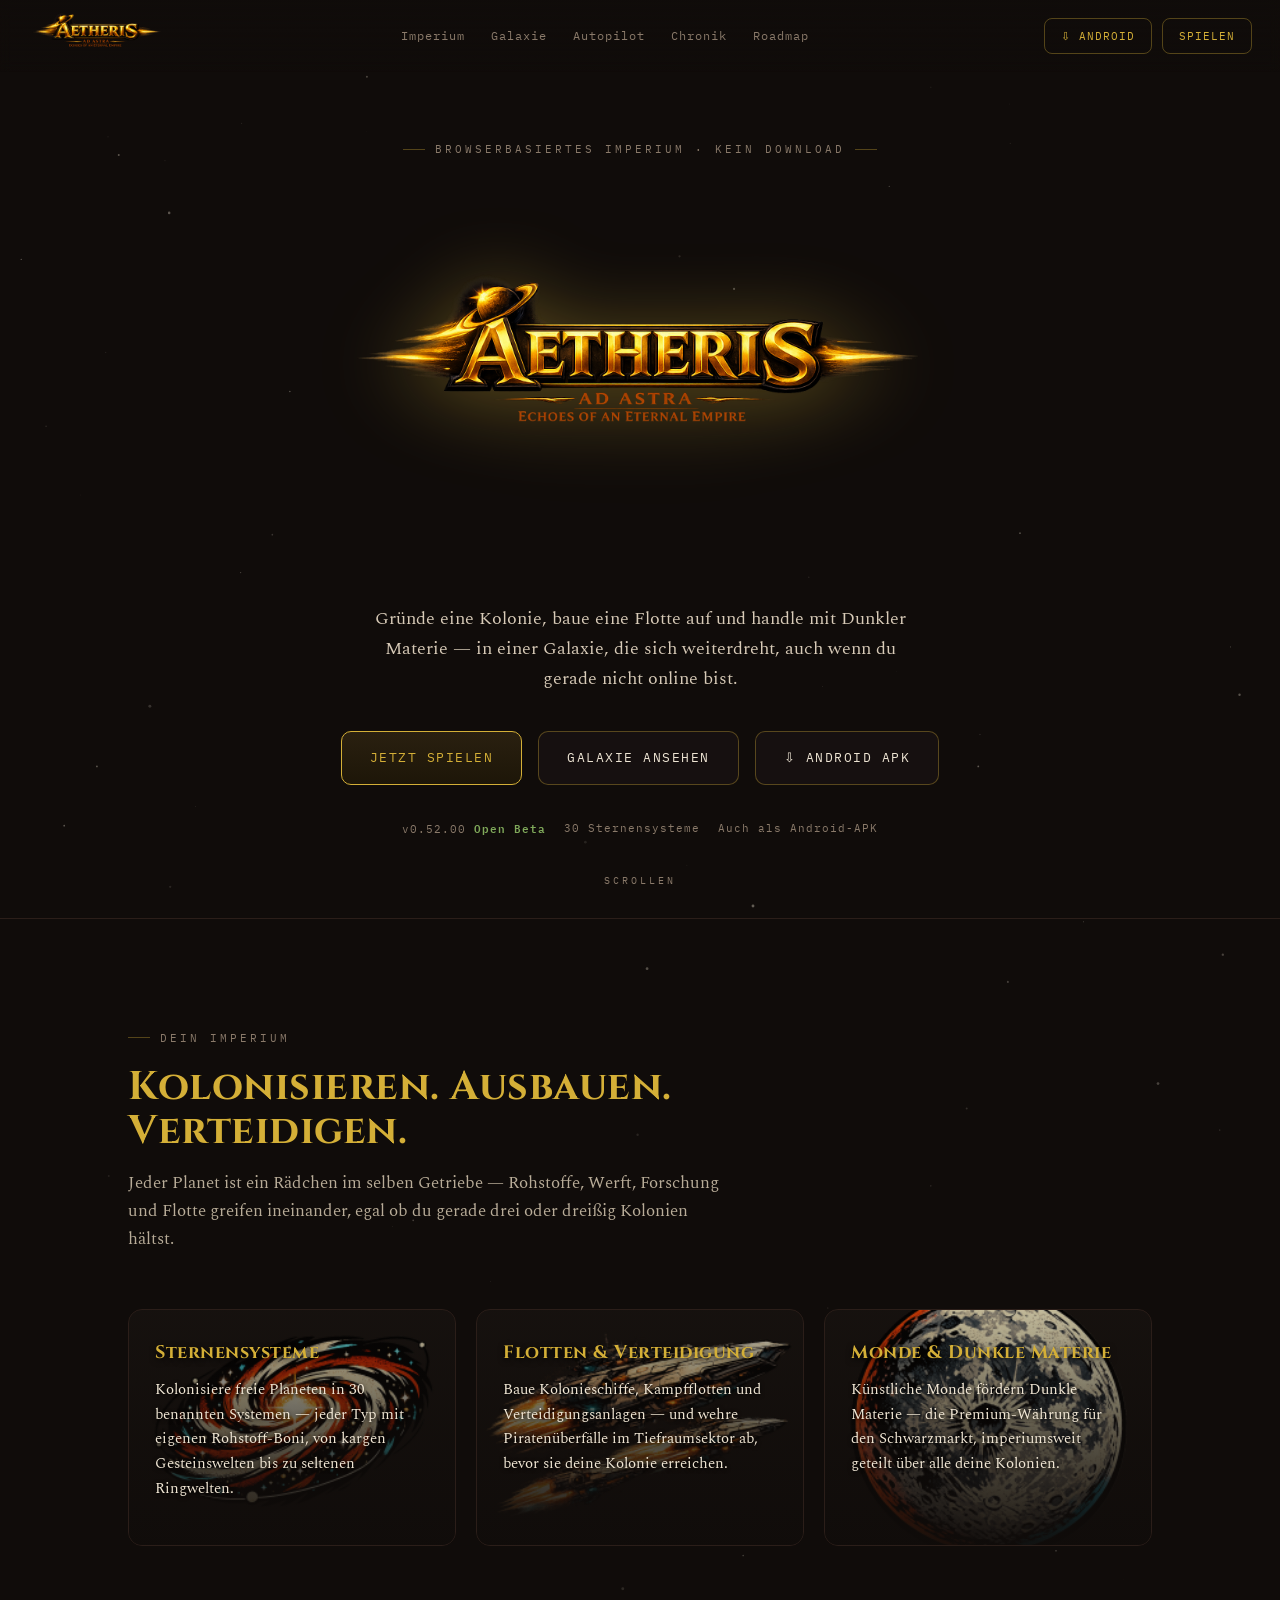
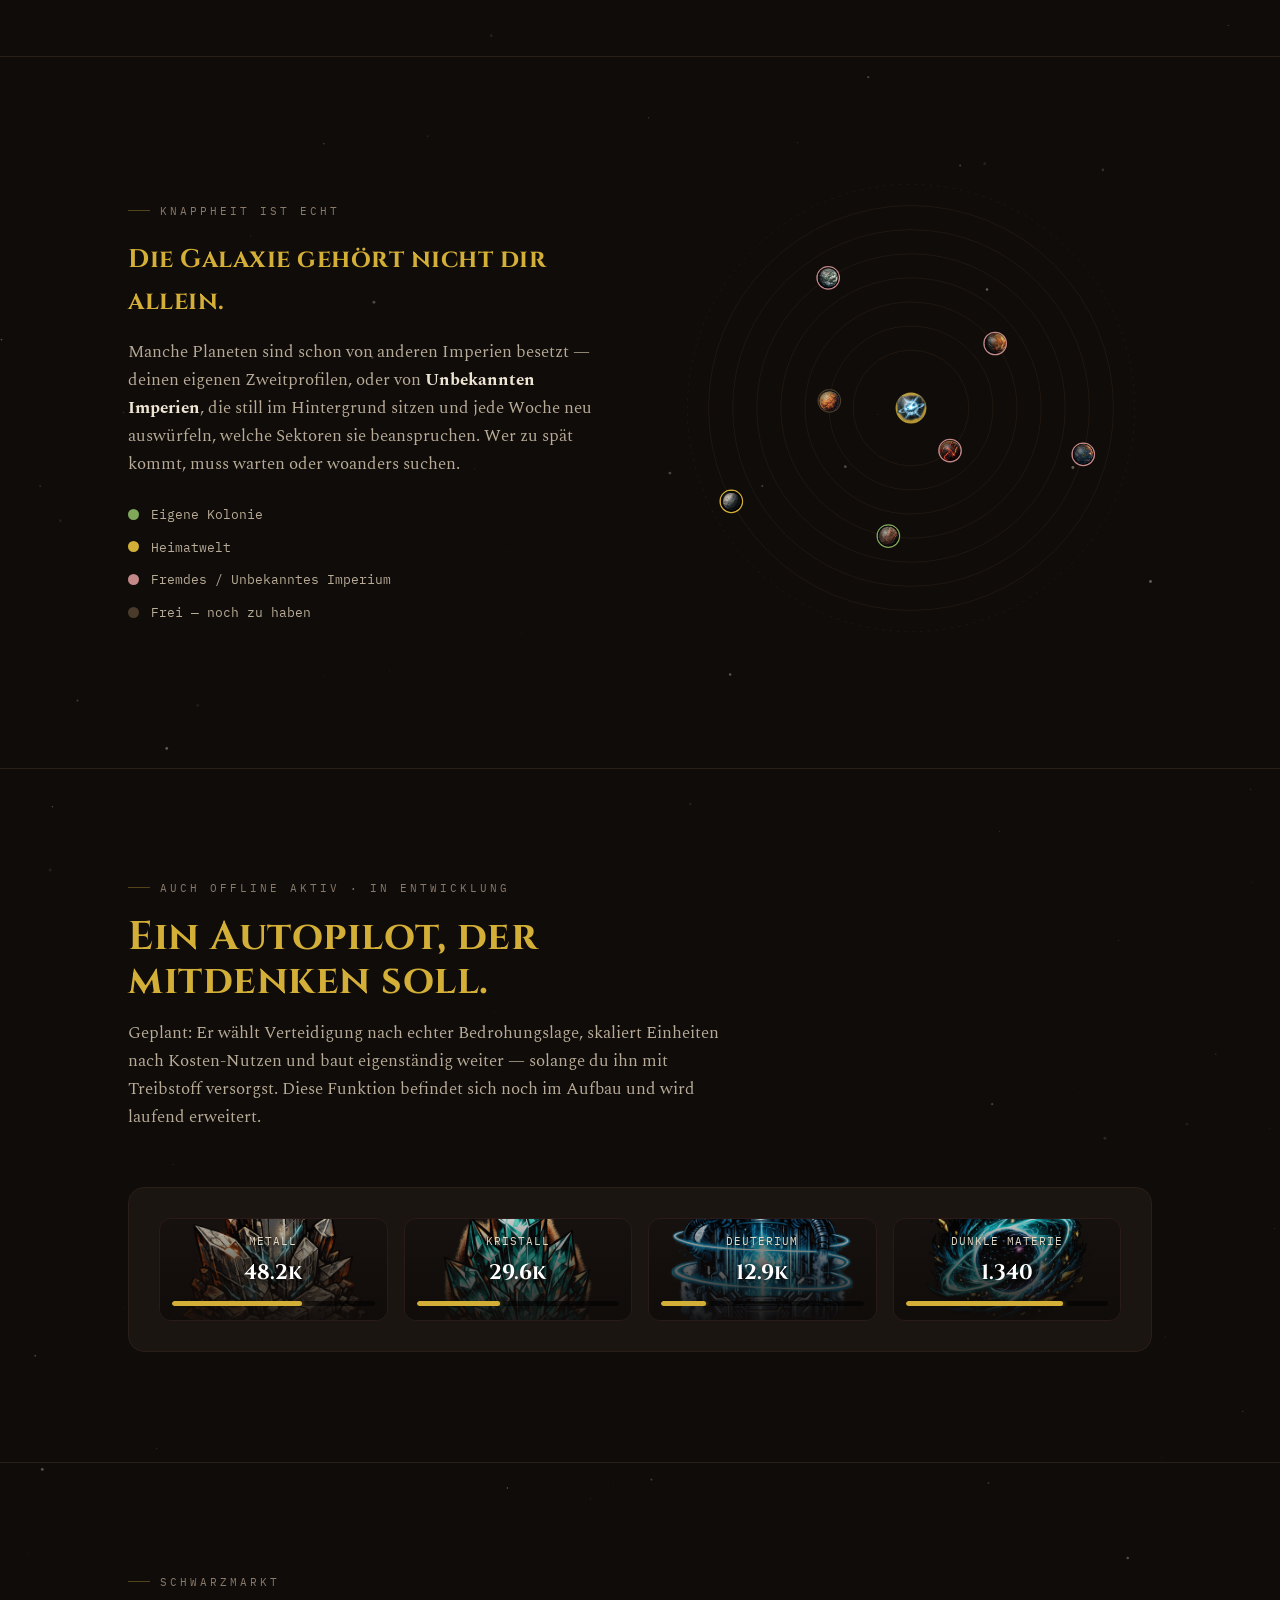
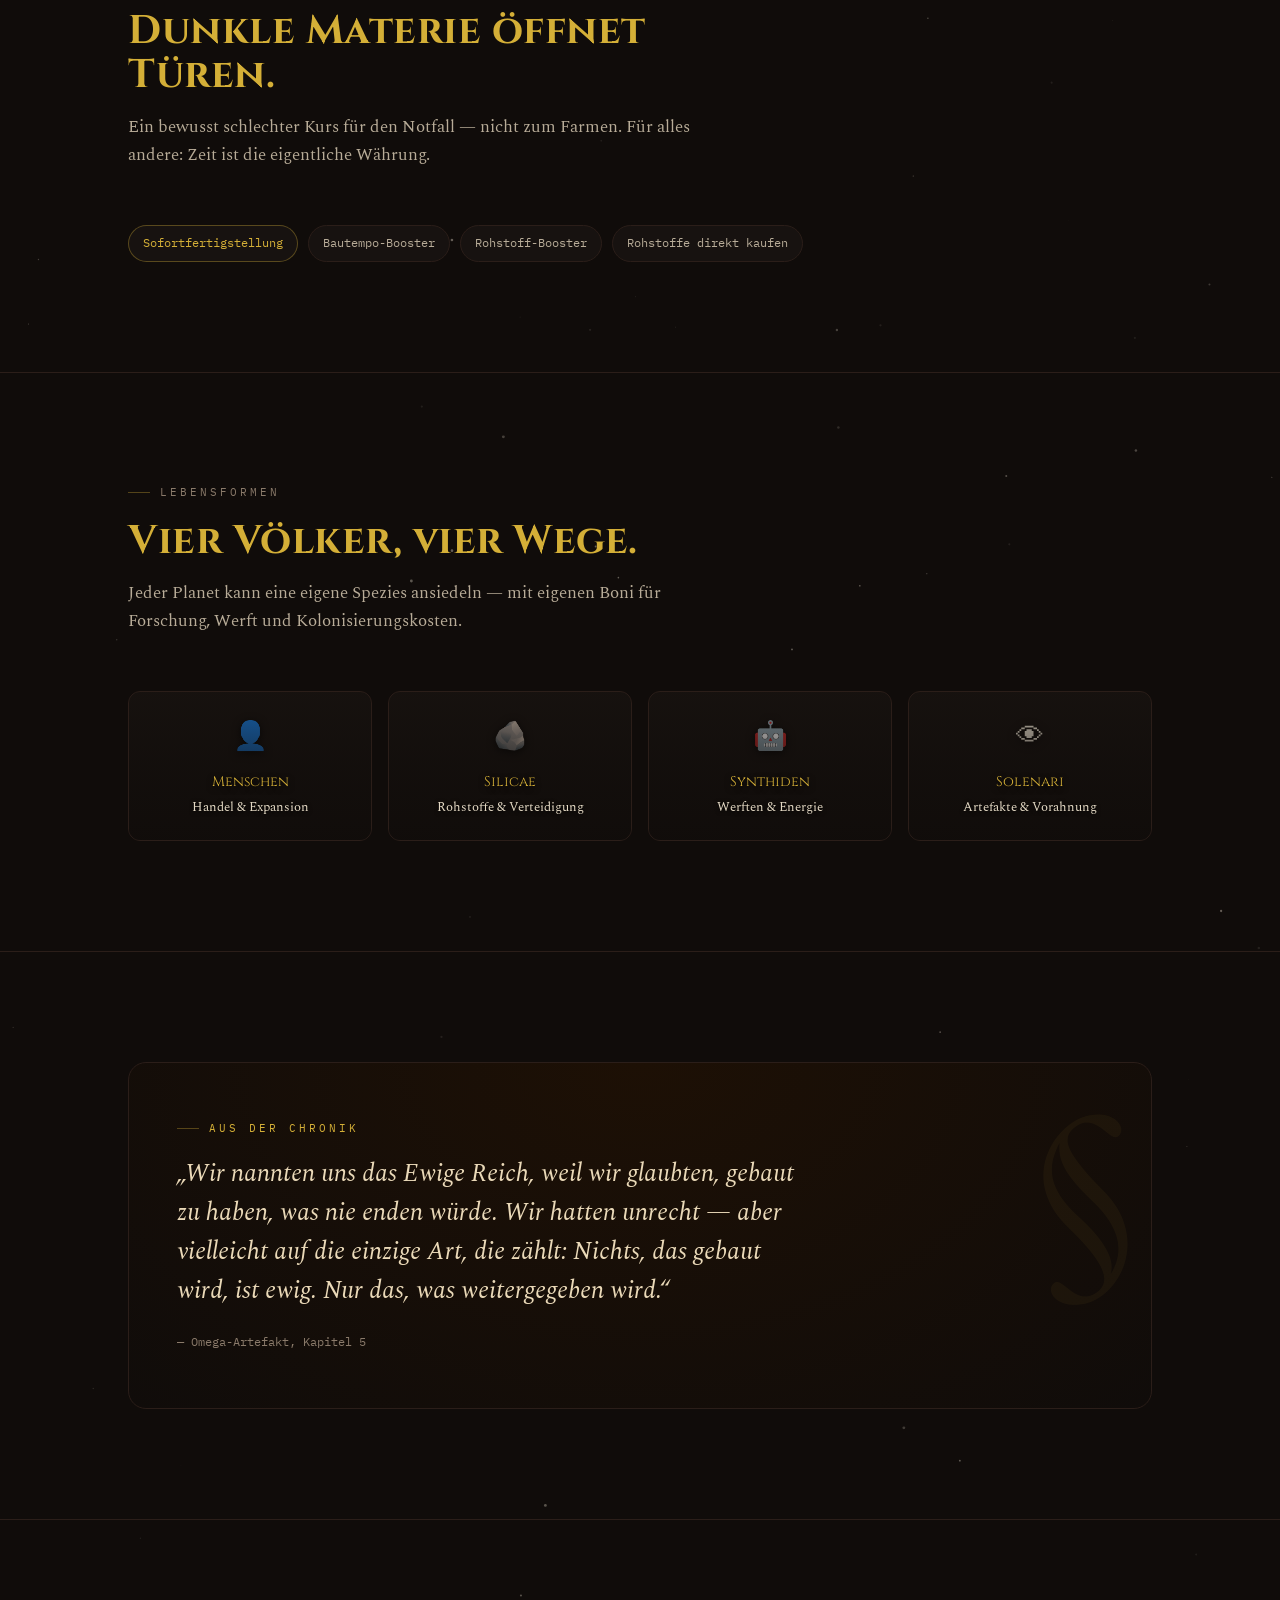
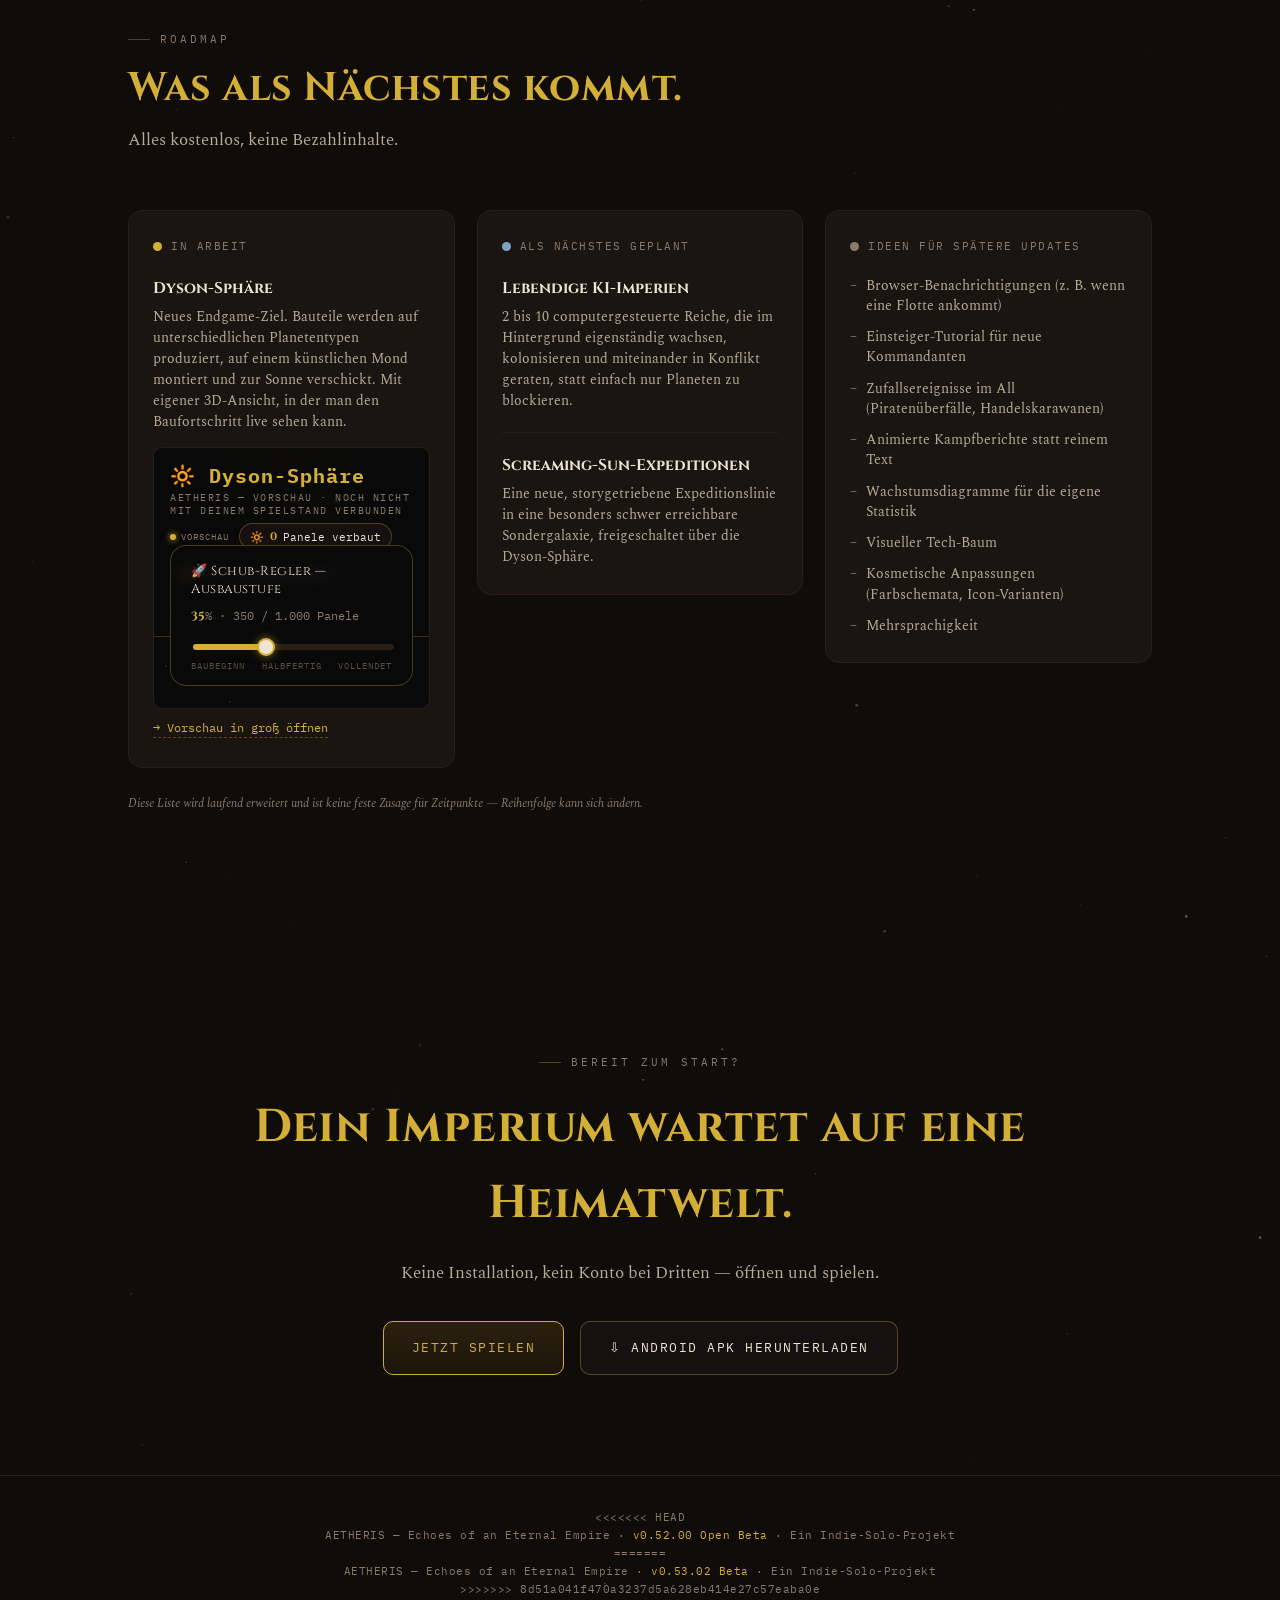
==== commit fe88f806: "Update index.html" ====
--- a/index.html
+++ b/index.html
@@ -566,7 +566,11 @@
 </section>
 
 <footer>
+<<<<<<< HEAD
   <div class="wrap">AETHERIS — Echoes of an Eternal Empire · <span class="fver">v0.52.00 Open Beta</span> · Ein Indie-Solo-Projekt</div>
+=======
+  <div class="wrap">AETHERIS — Echoes of an Eternal Empire · <span class="fver">v0.53.02 Beta</span> · Ein Indie-Solo-Projekt</div>
+>>>>>>> 8d51a041f470a3237d5a628eb414e27c57eaba0e
 </footer>
 
 <script>
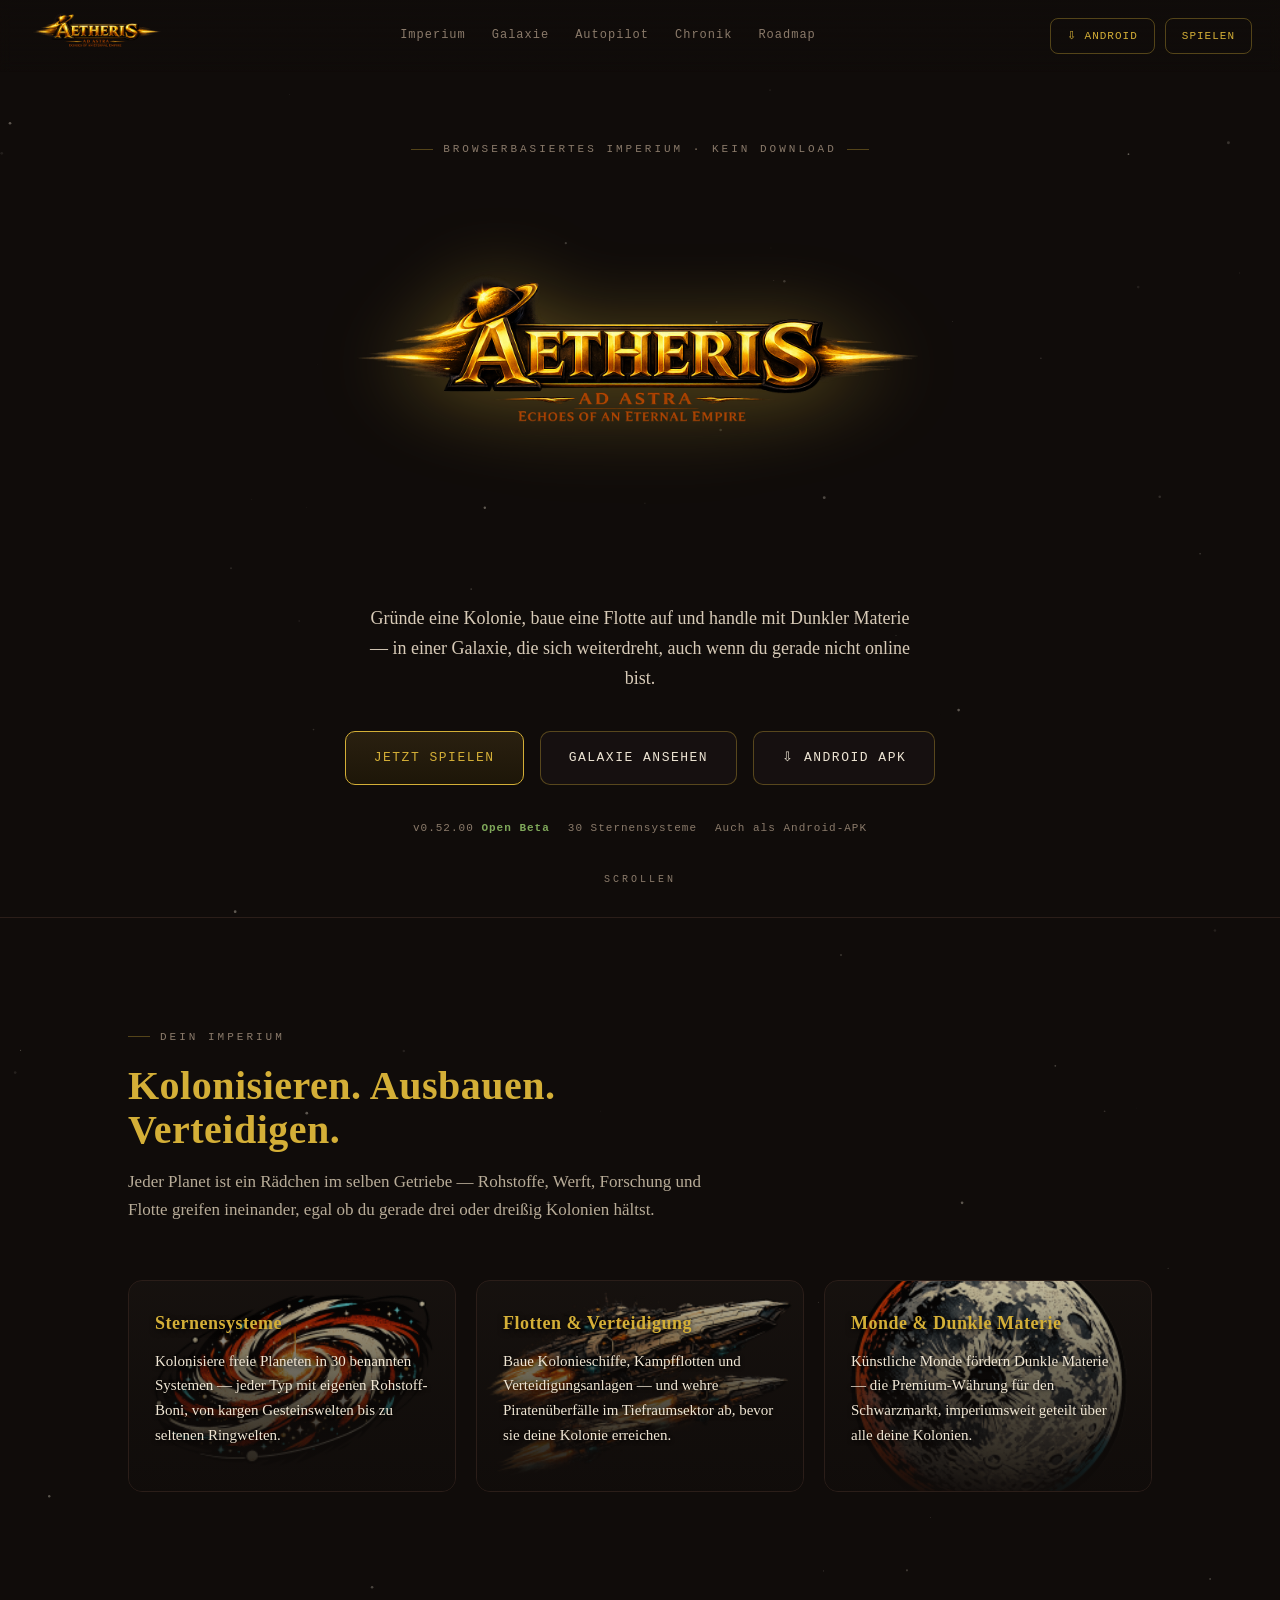
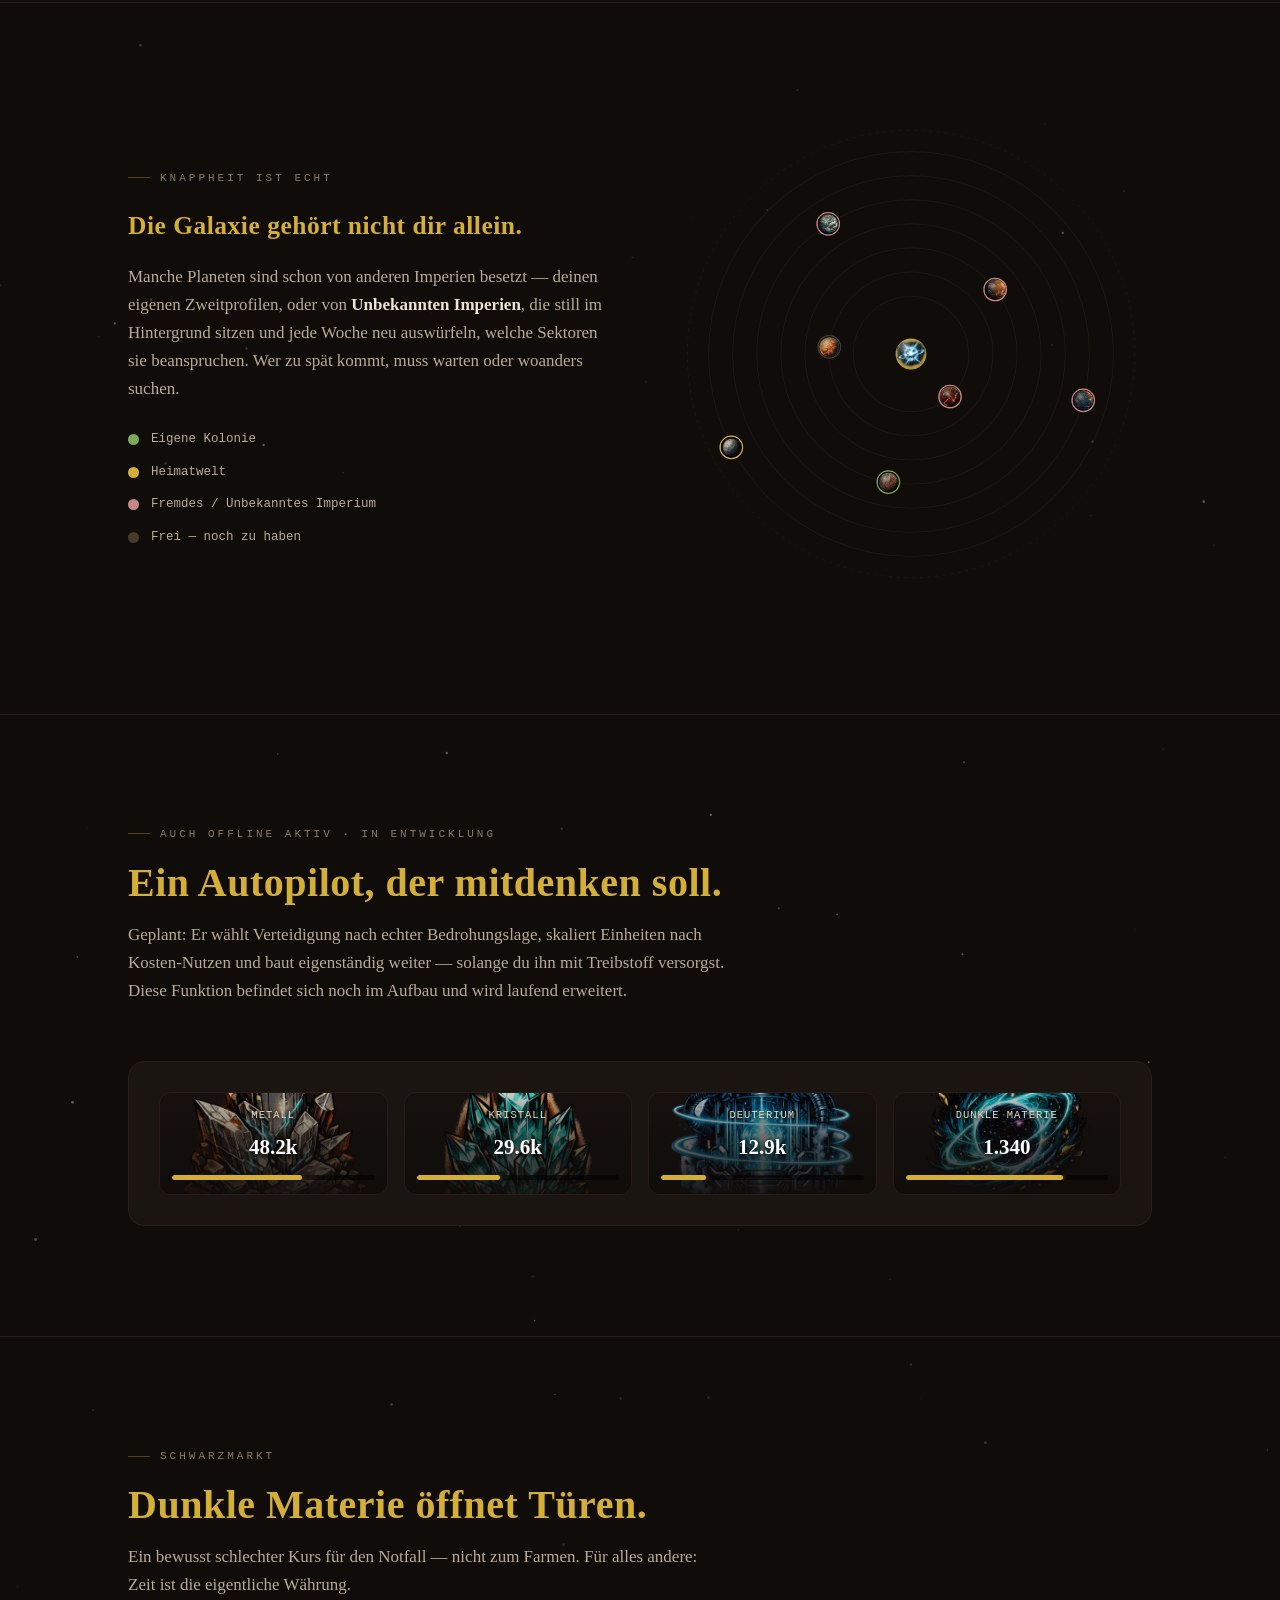
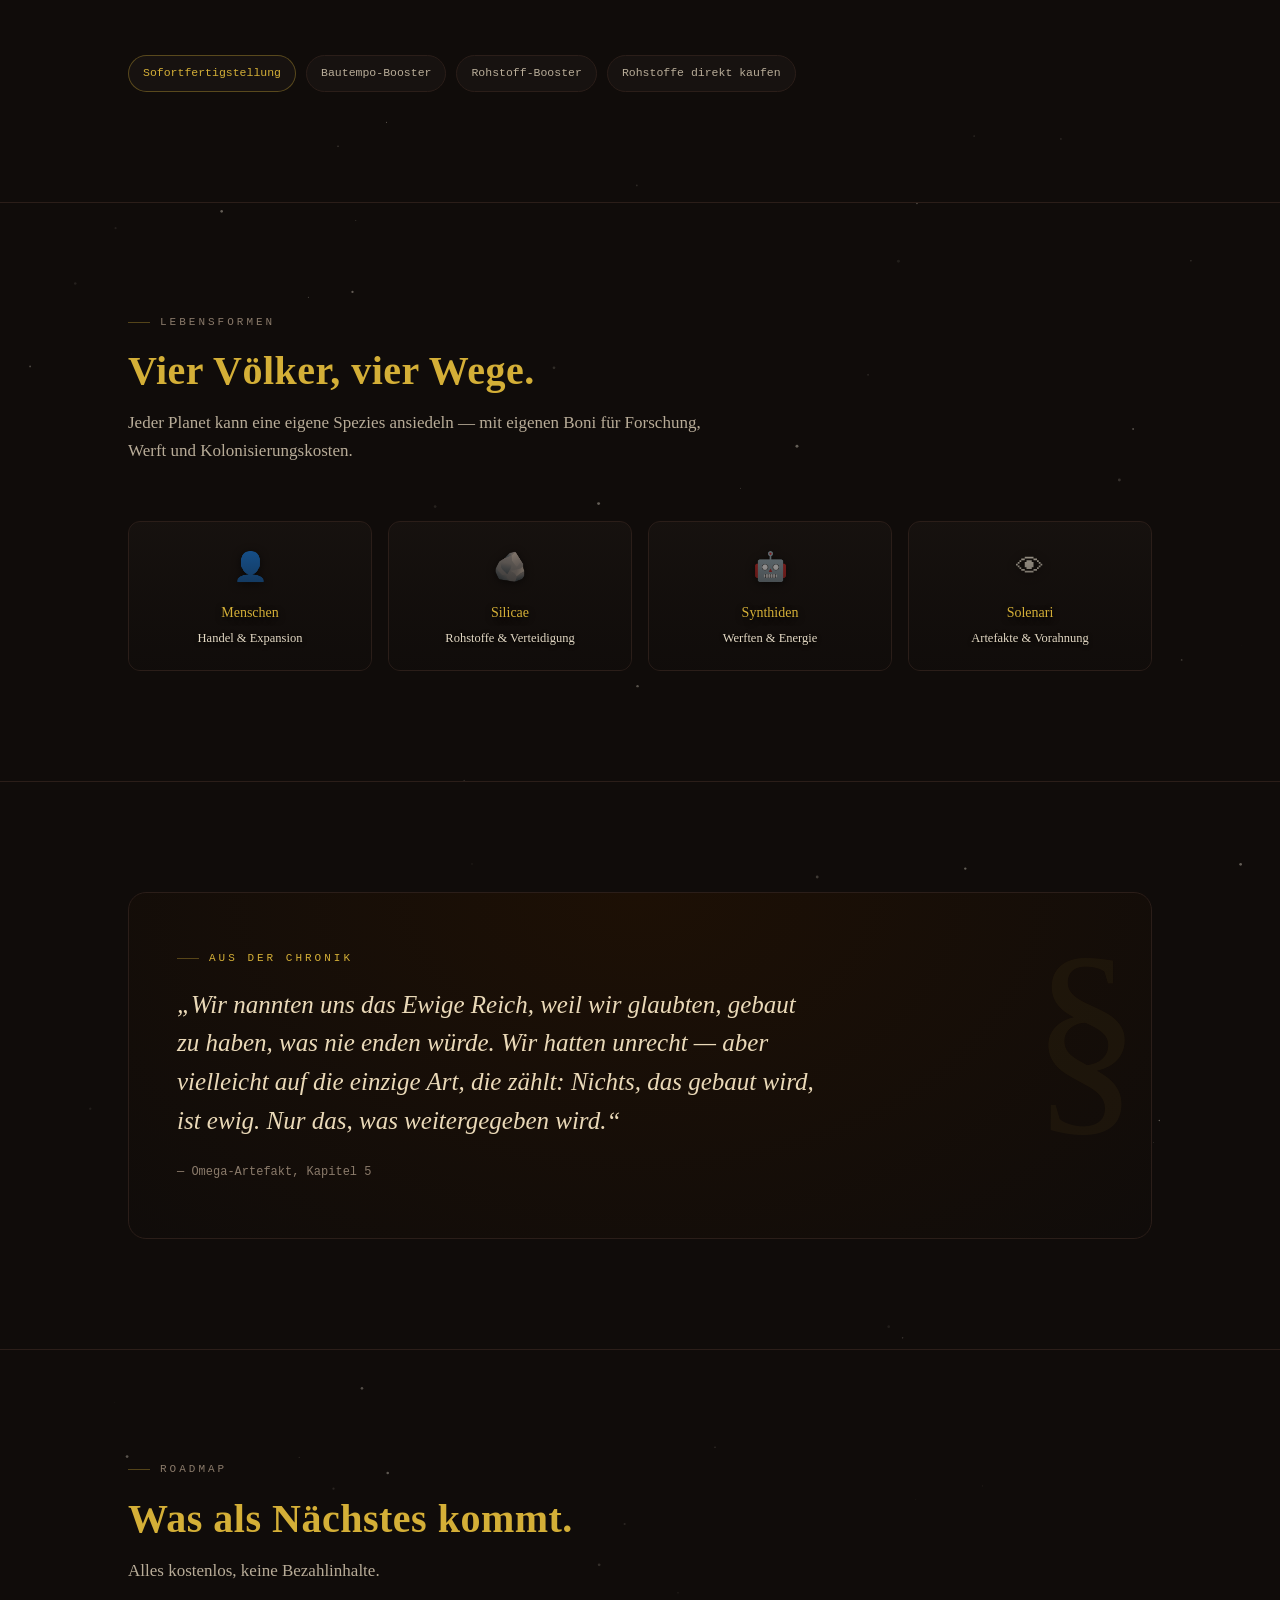
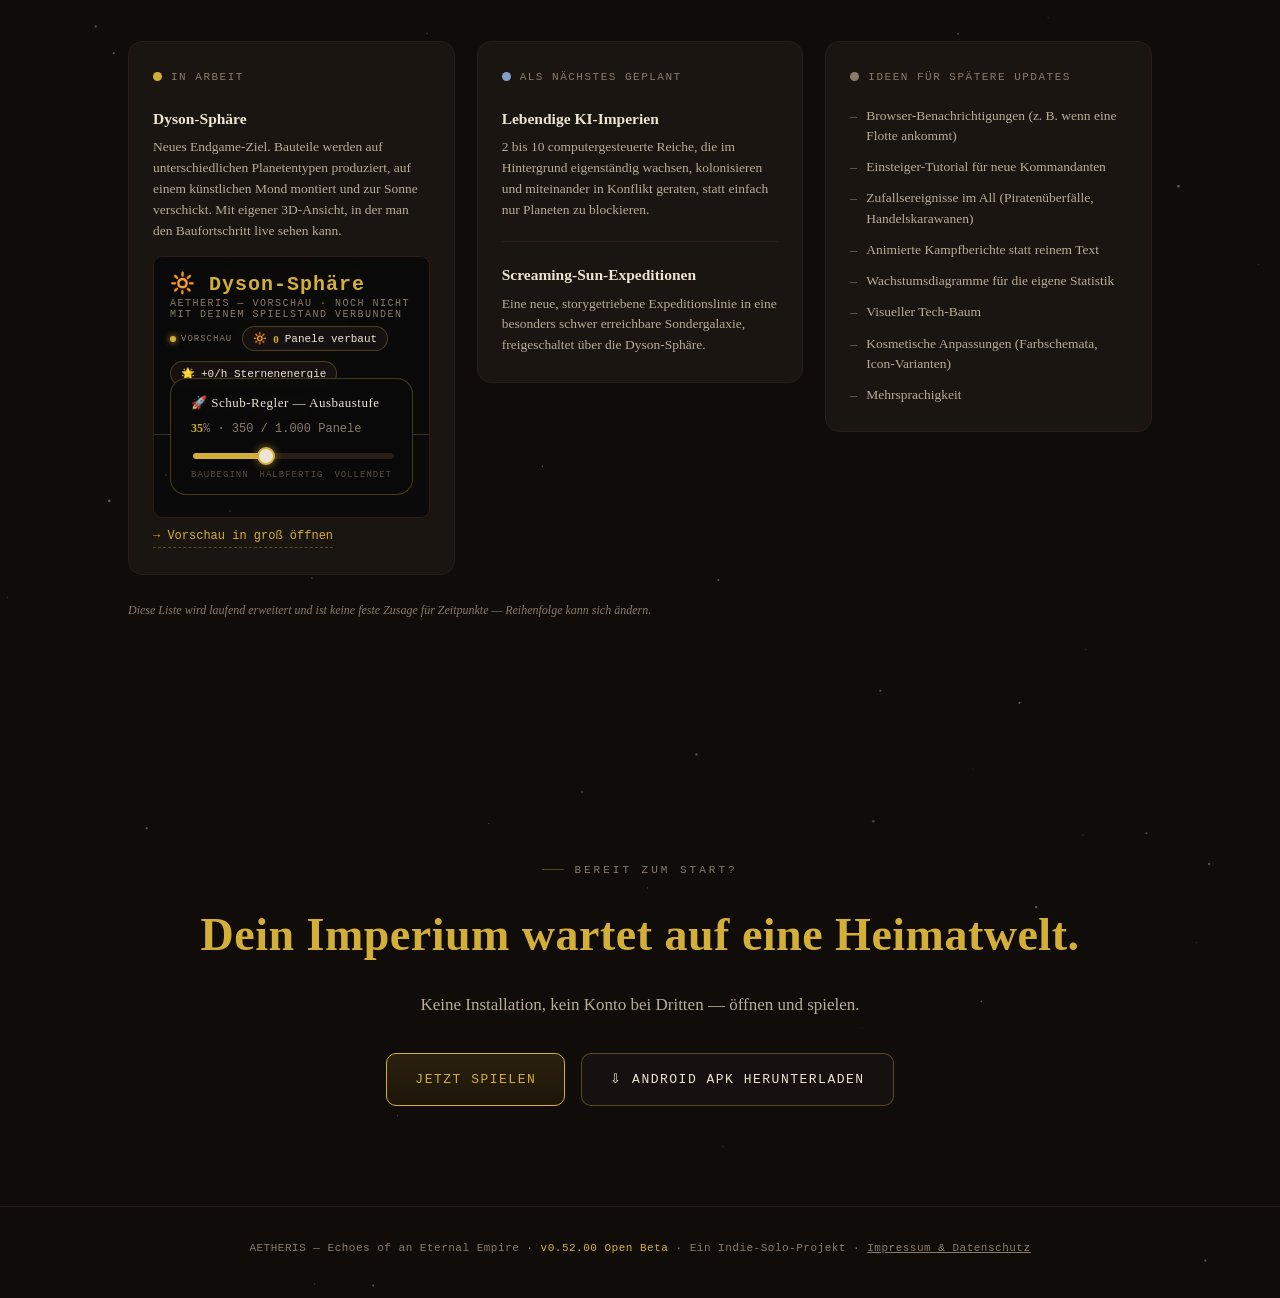
==== commit b44d6ded: "empresum und andere kleine daten" ====
--- a/index.html
+++ b/index.html
@@ -6,7 +6,7 @@
 <title>AETHERIS — Echoes of an Eternal Empire</title>
 <meta name="description" content="AETHERIS: Ein browserbasiertes Weltraum-Imperium ohne Download. Kolonisiere, forsche, handle mit Dunkler Materie — und behaupte dich in einer Galaxie, die auch dir nicht allein gehört.">
 <style>
-  @import url('https://fonts.googleapis.com/css2?family=Cinzel:wght@600;700&family=Spectral:ital,wght@0,400;0,500;0,600;1,400;1,500&family=IBM+Plex+Mono:wght@400;500;600&display=swap');
+  @import url('fonts/fonts.css');
 
   :root{
     --bg:#100C0A; --bg2:#161010; --panel:#1B1512; --panel2:#1F1814; --line:#2B1E19;
@@ -566,11 +566,7 @@
 </section>
 
 <footer>
-<<<<<<< HEAD
-  <div class="wrap">AETHERIS — Echoes of an Eternal Empire · <span class="fver">v0.52.00 Open Beta</span> · Ein Indie-Solo-Projekt</div>
-=======
-  <div class="wrap">AETHERIS — Echoes of an Eternal Empire · <span class="fver">v0.53.02 Beta</span> · Ein Indie-Solo-Projekt</div>
->>>>>>> 8d51a041f470a3237d5a628eb414e27c57eaba0e
+  <div class="wrap">AETHERIS — Echoes of an Eternal Empire · <span class="fver">v0.52.00 Open Beta</span> · Ein Indie-Solo-Projekt · <a href="impressum.html" style="color:var(--gold-dim)">Impressum &amp; Datenschutz</a></div>
 </footer>
 
 <script>
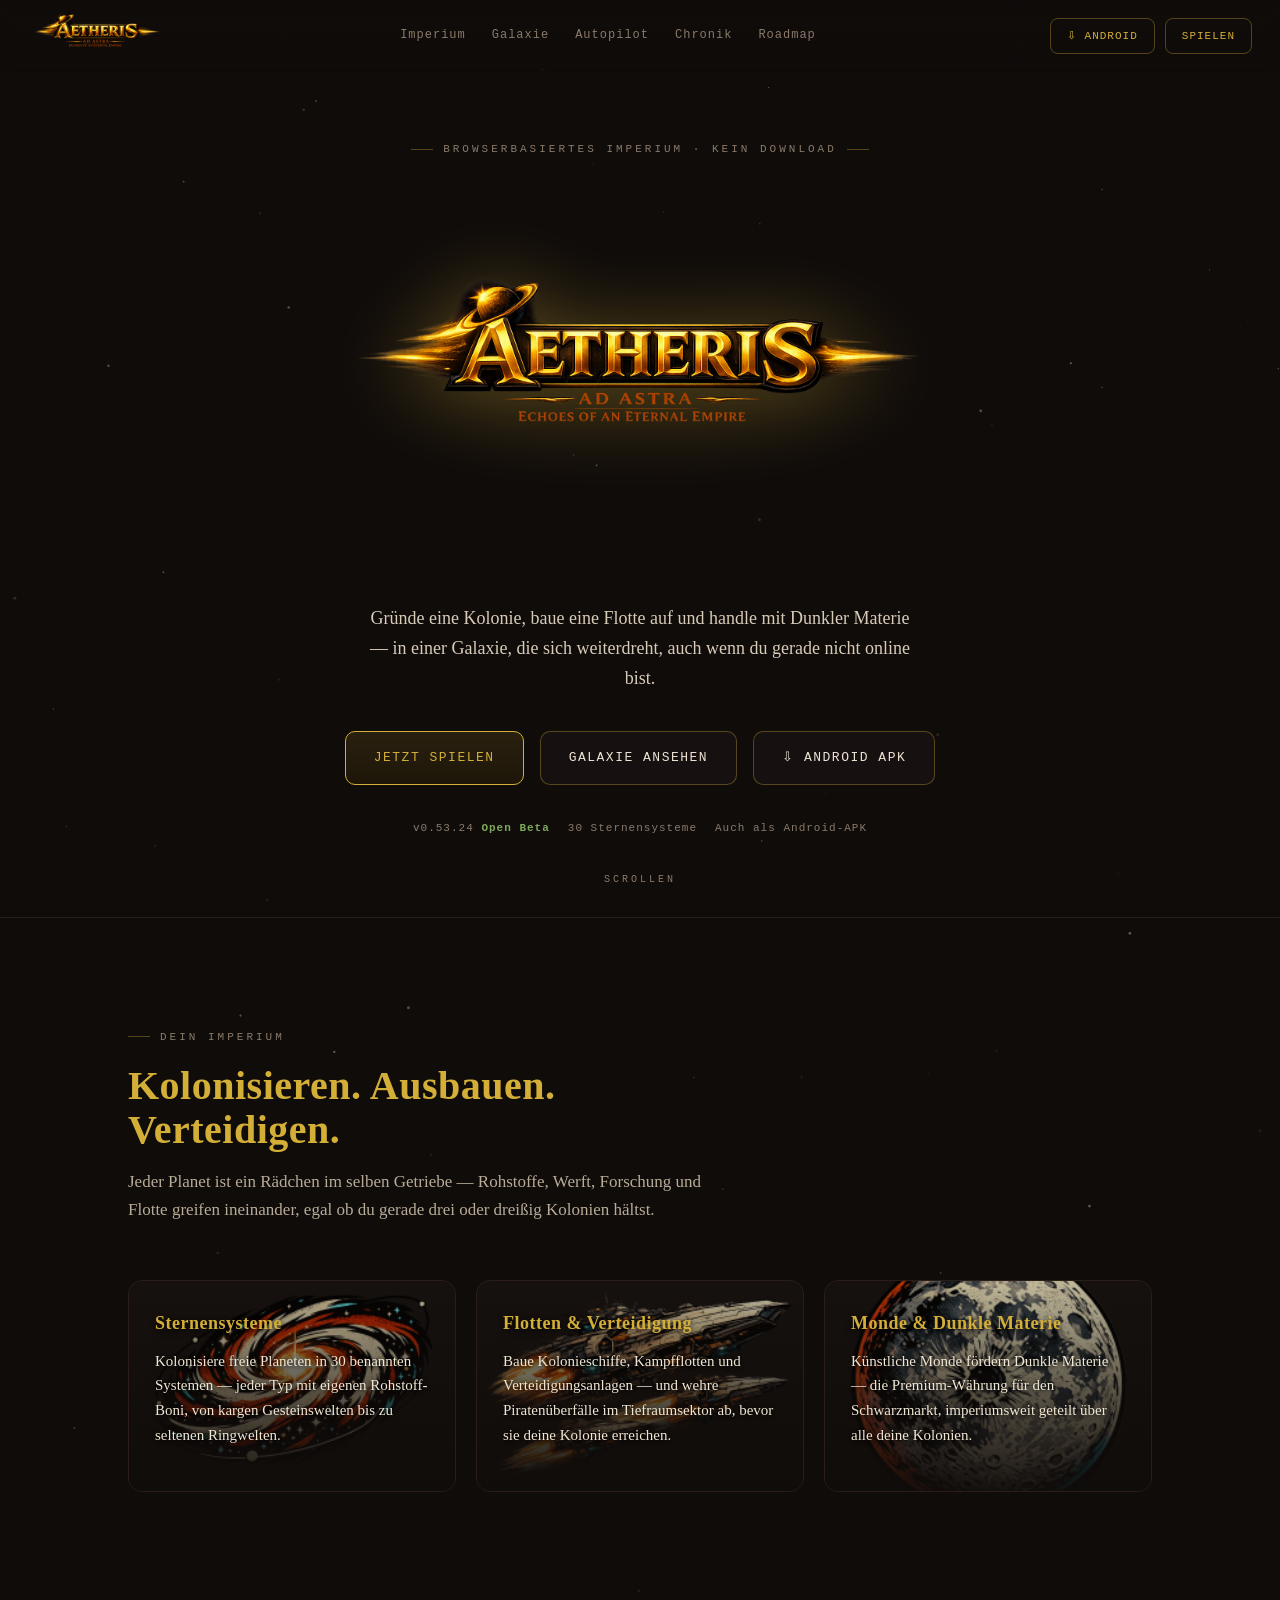
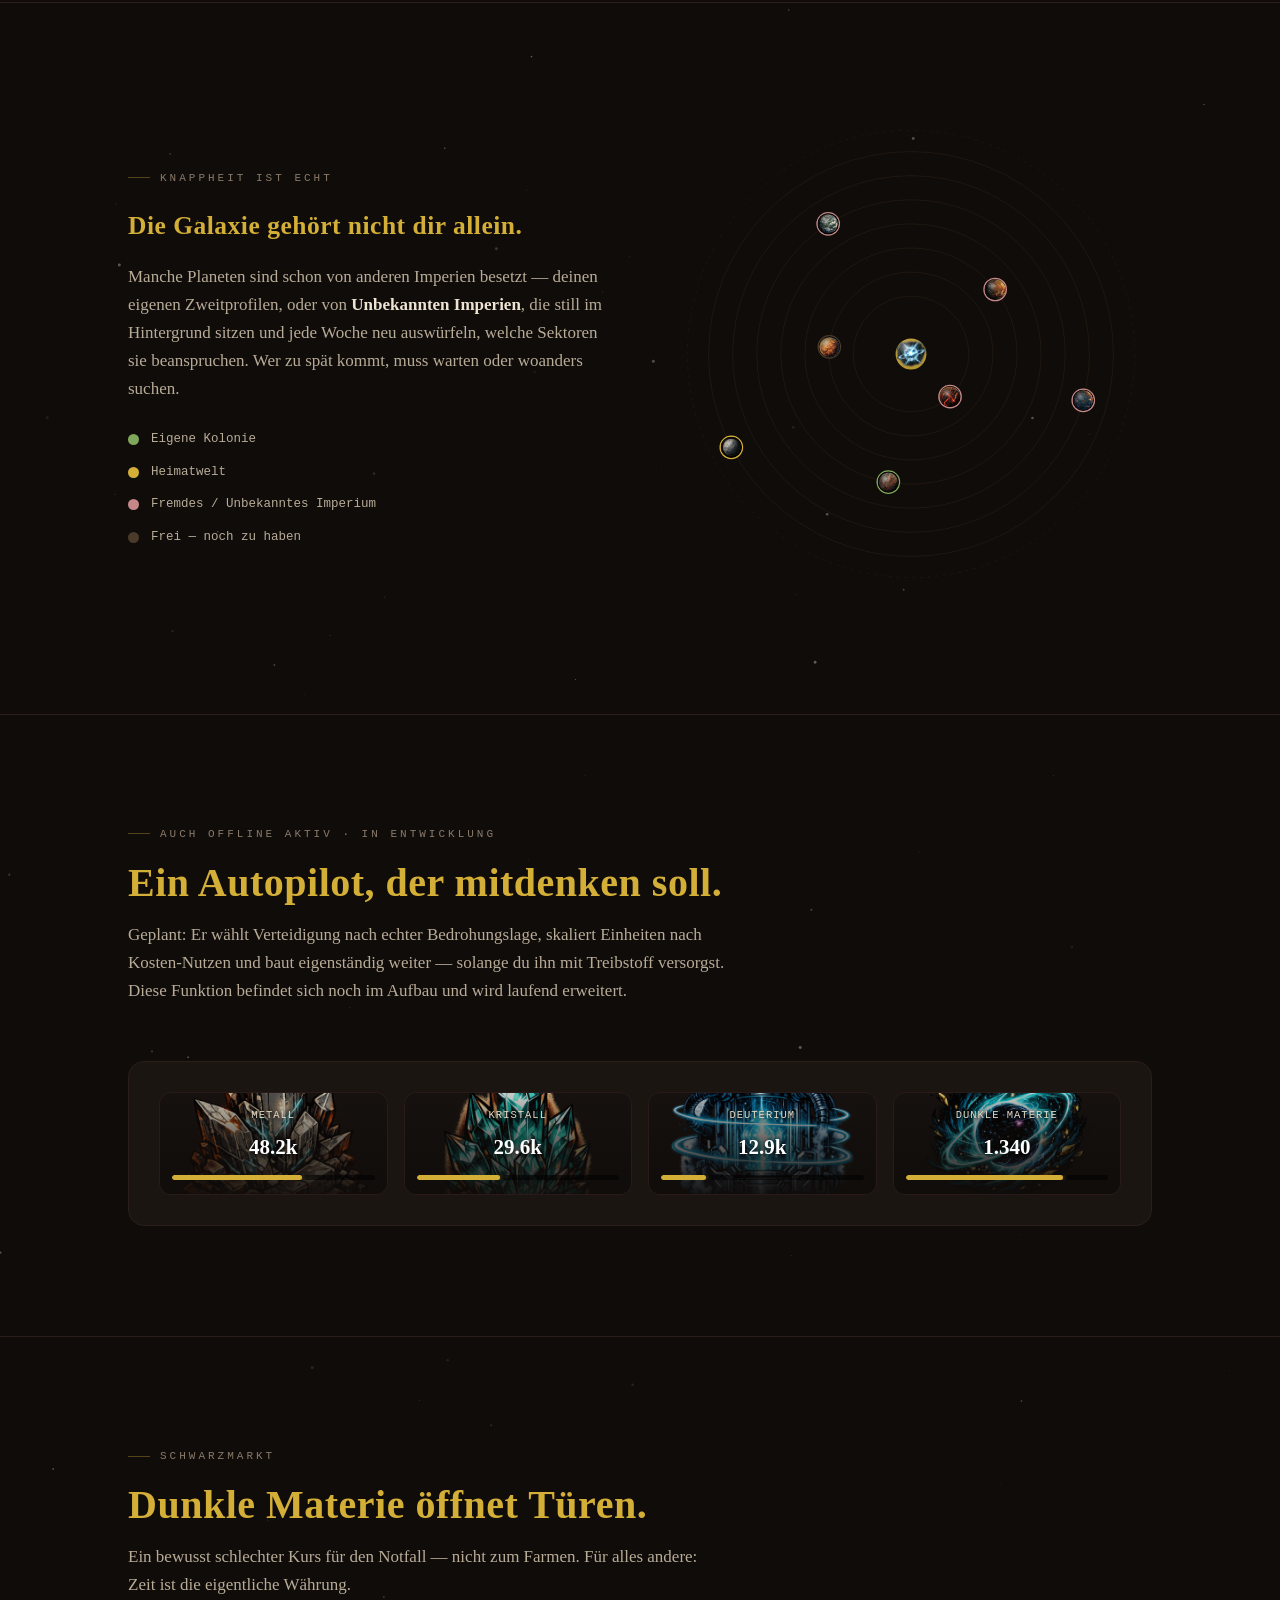
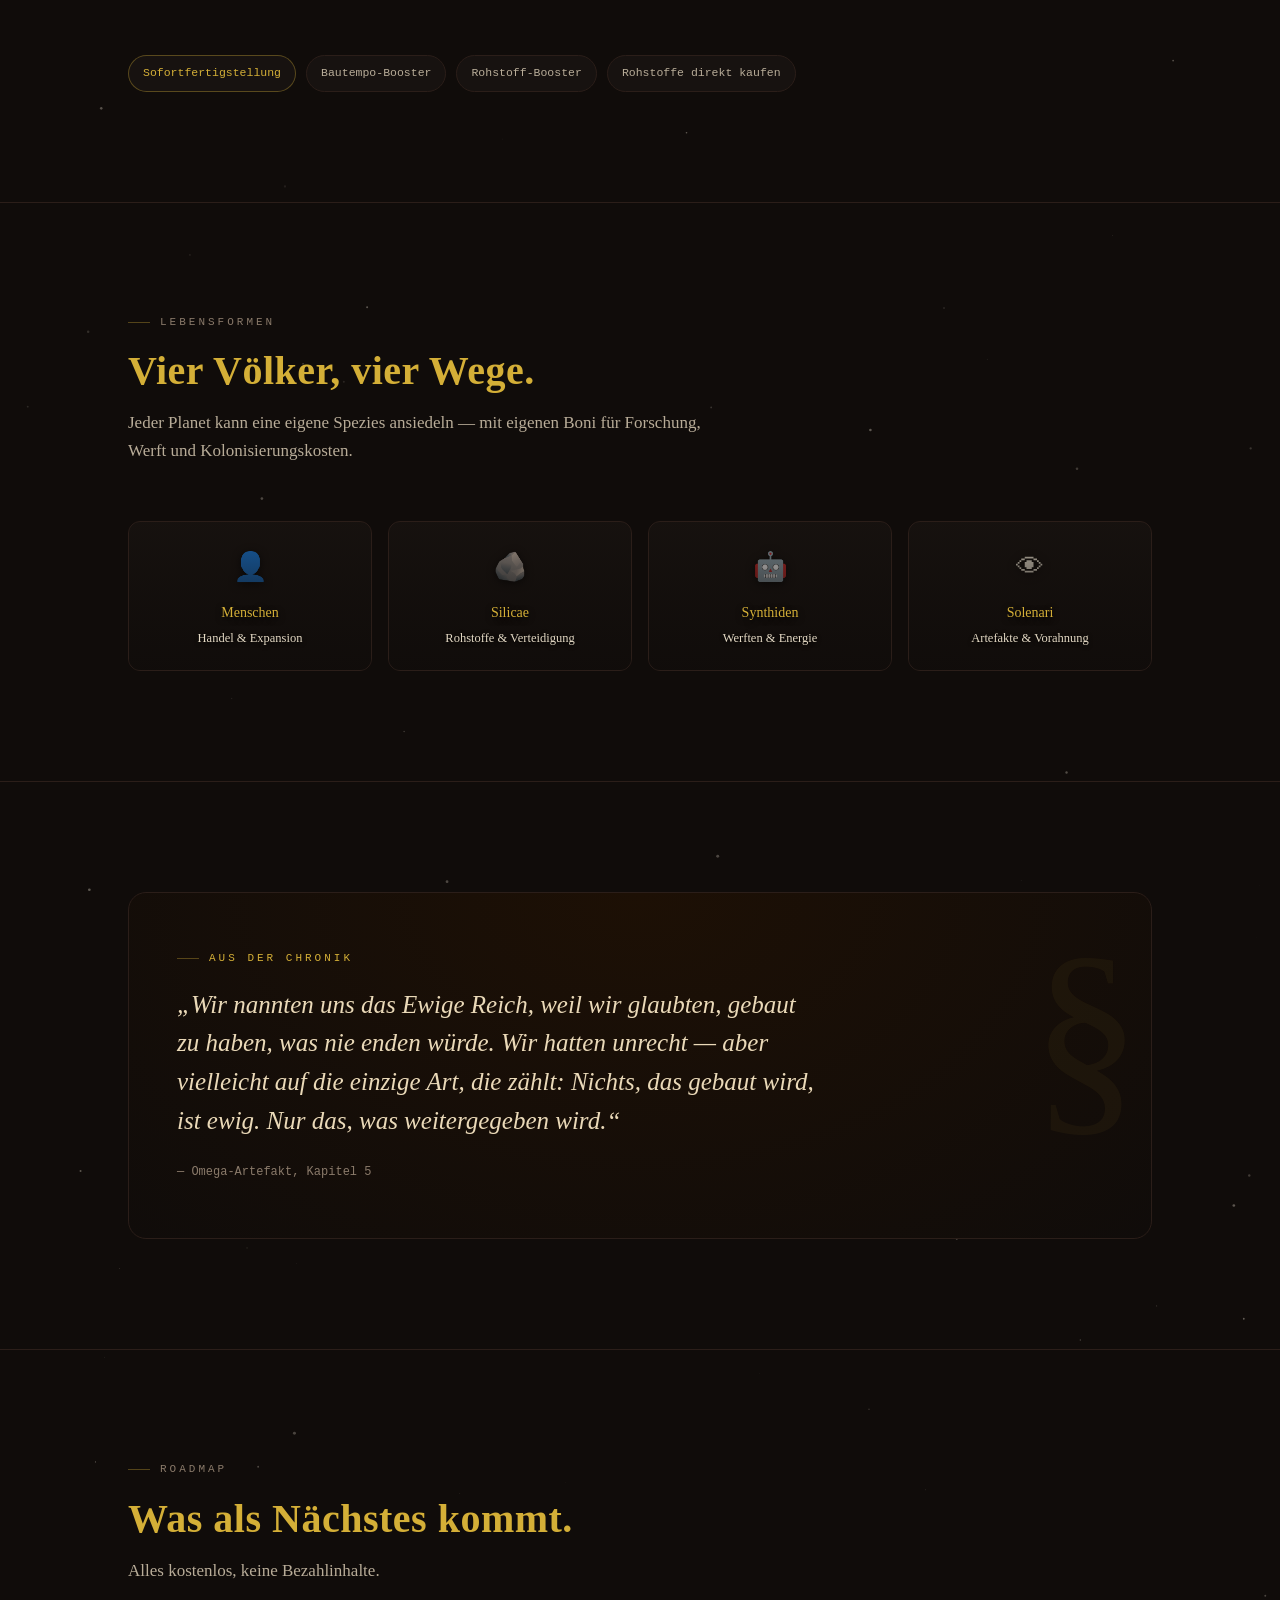
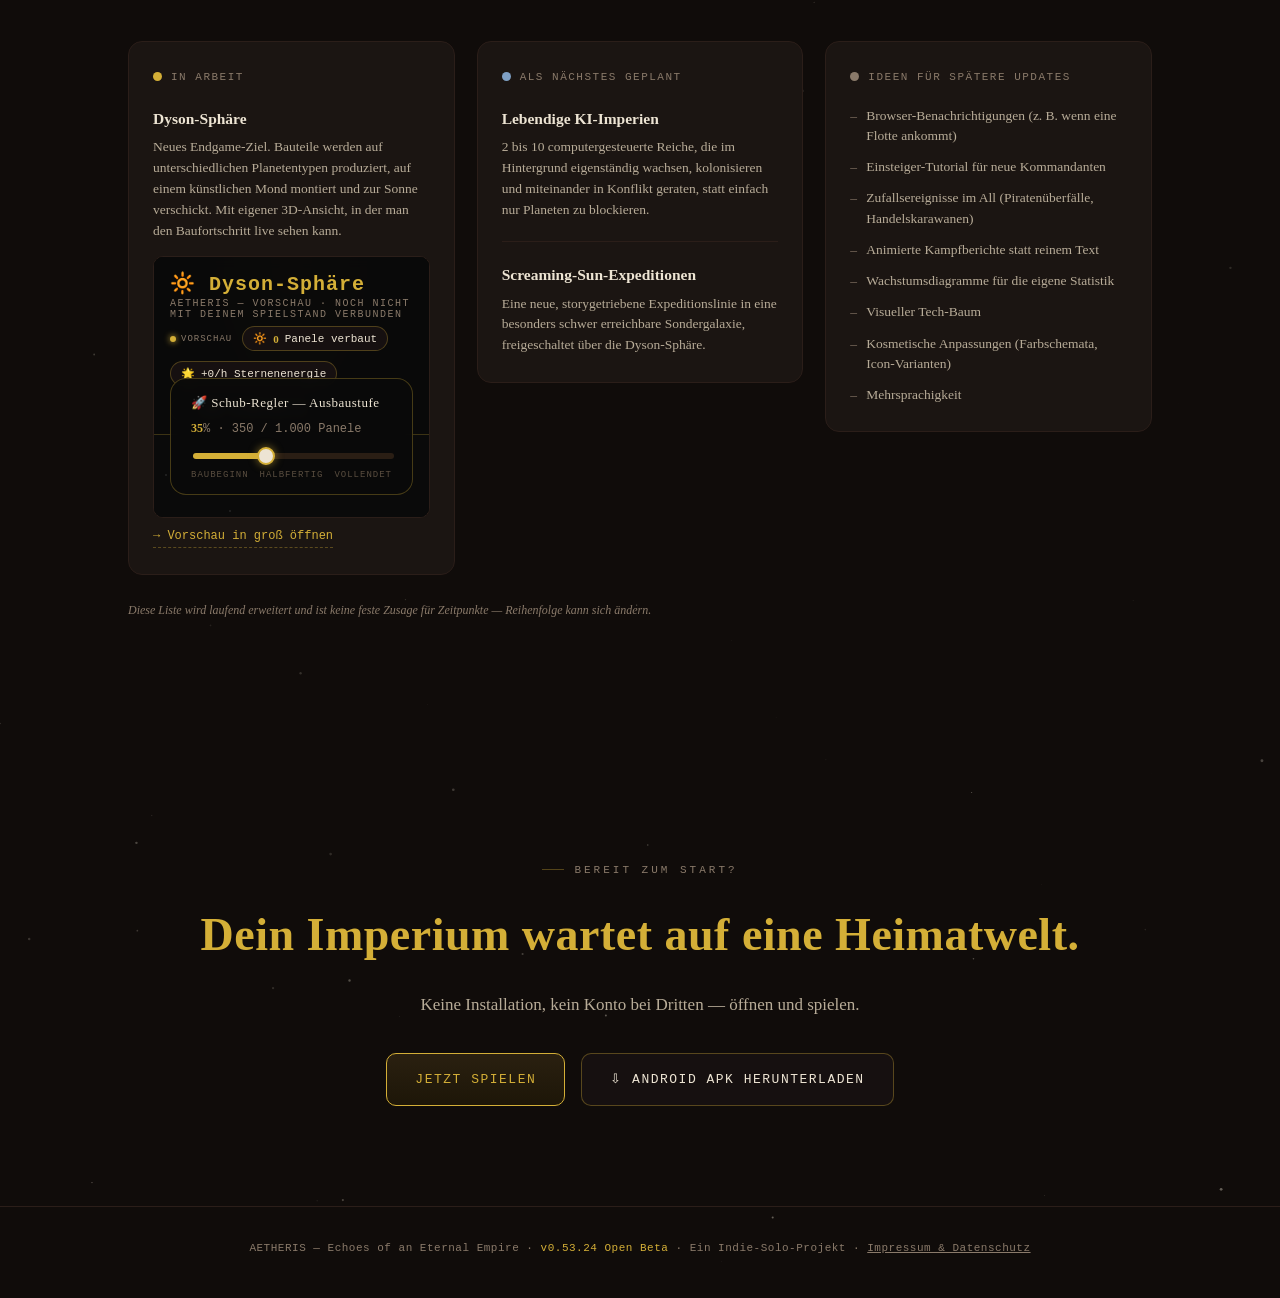
==== commit 201e08fd: "update v0.53.24" ====
--- a/index.html
+++ b/index.html
@@ -332,7 +332,7 @@
       <a href="https://drive.google.com/drive/folders/1XKGAJgDgHwoFL4oJBWz7-rC1aNmPryND?usp=sharing" class="btn" target="_blank" rel="noopener">⇩ Android APK</a>
     </div>
     <div class="meta">
-      <span>v0.52.00 <b>Open Beta</b></span>
+      <span>v0.53.24 <b>Open Beta</b></span>
       <span>30 Sternensysteme</span>
       <span>Auch als Android-APK</span>
     </div>
@@ -566,7 +566,7 @@
 </section>
 
 <footer>
-  <div class="wrap">AETHERIS — Echoes of an Eternal Empire · <span class="fver">v0.52.00 Open Beta</span> · Ein Indie-Solo-Projekt · <a href="impressum.html" style="color:var(--gold-dim)">Impressum &amp; Datenschutz</a></div>
+  <div class="wrap">AETHERIS — Echoes of an Eternal Empire · <span class="fver">v0.53.24 Open Beta</span> · Ein Indie-Solo-Projekt · <a href="impressum.html" style="color:var(--gold-dim)">Impressum &amp; Datenschutz</a></div>
 </footer>
 
 <script>
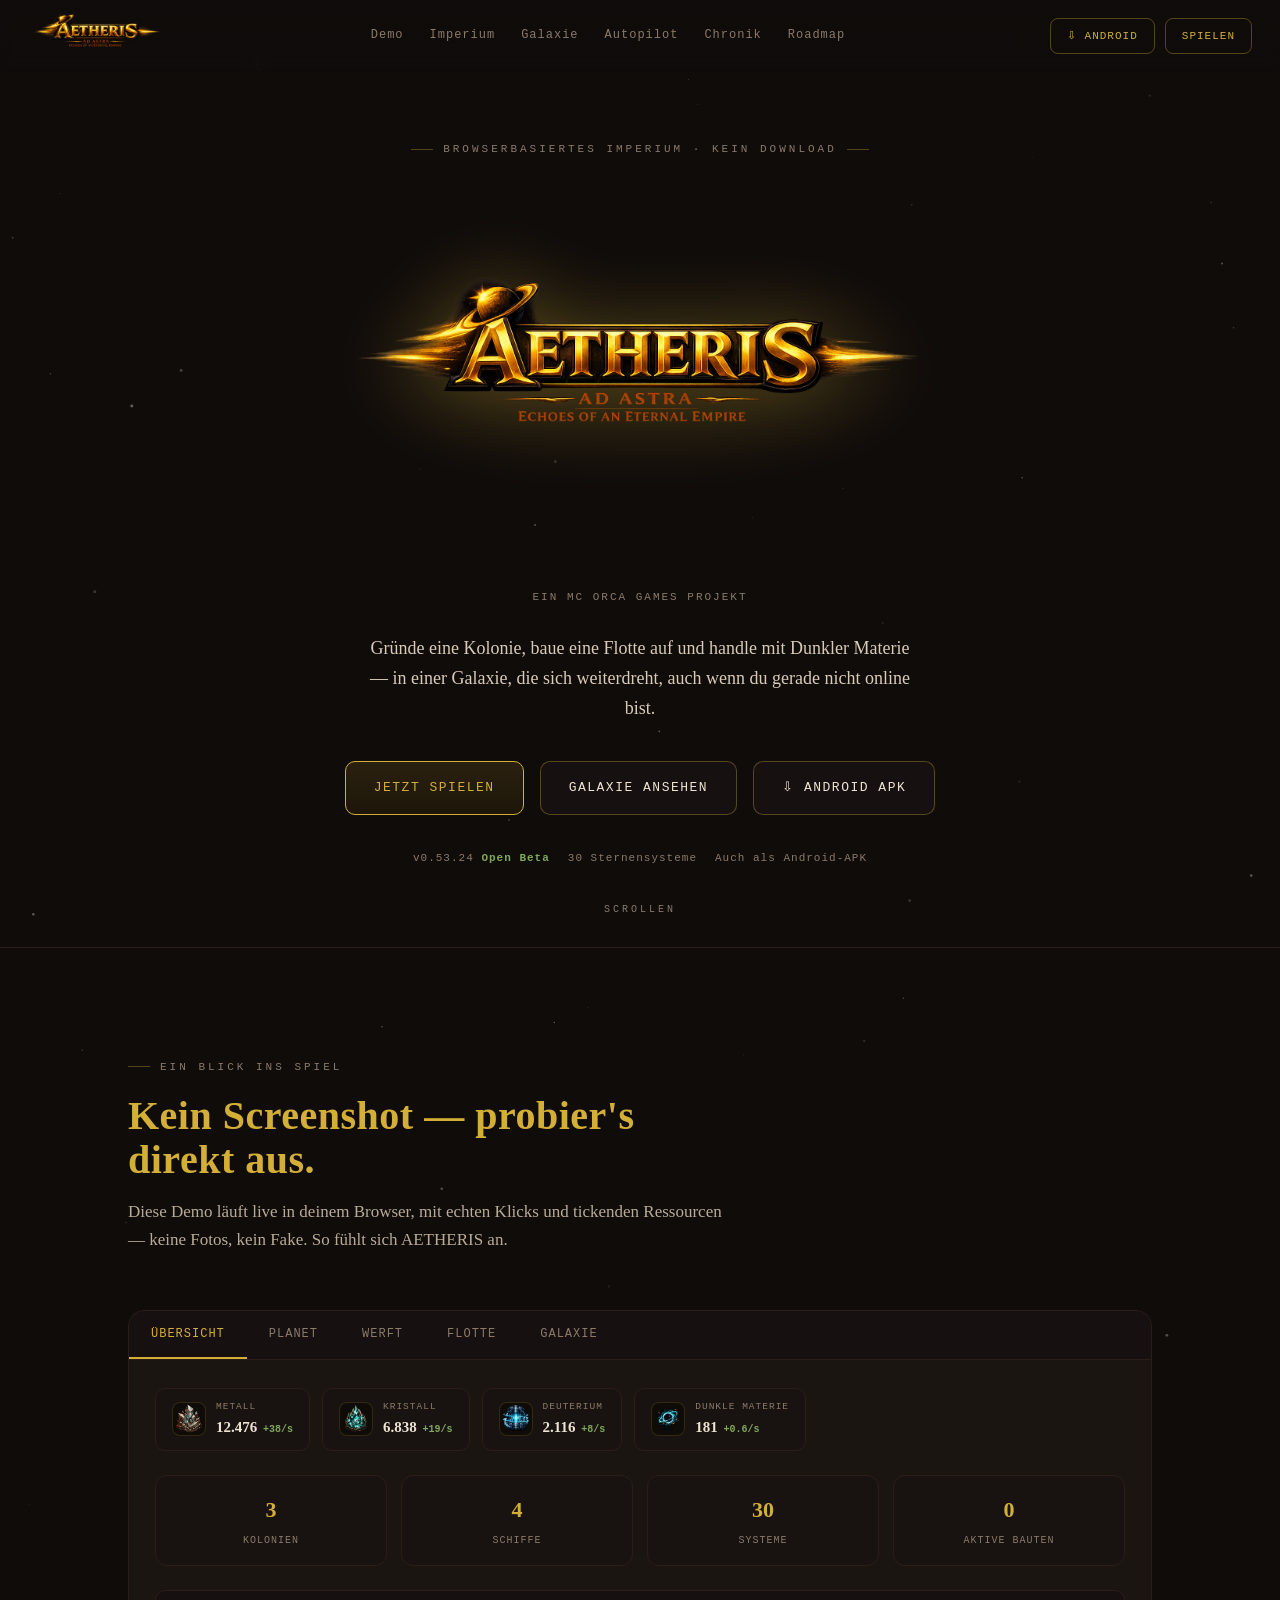
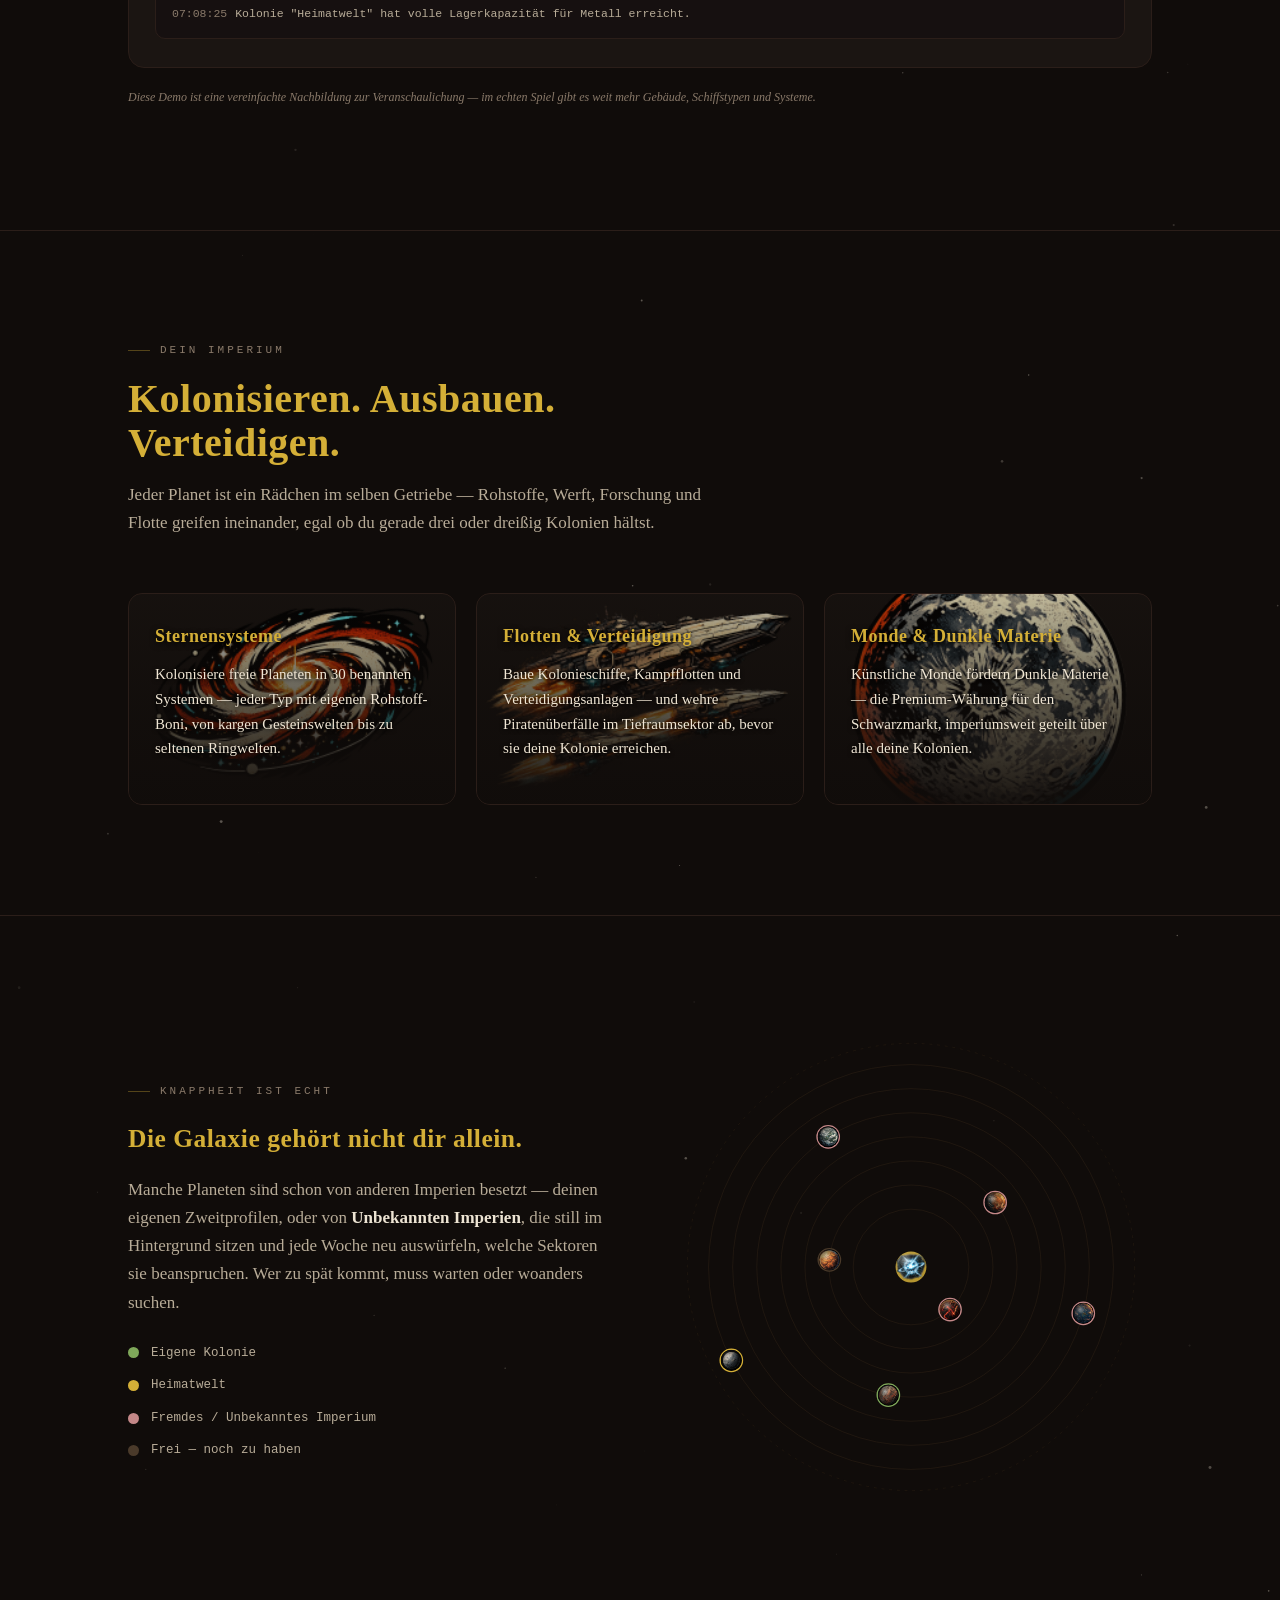
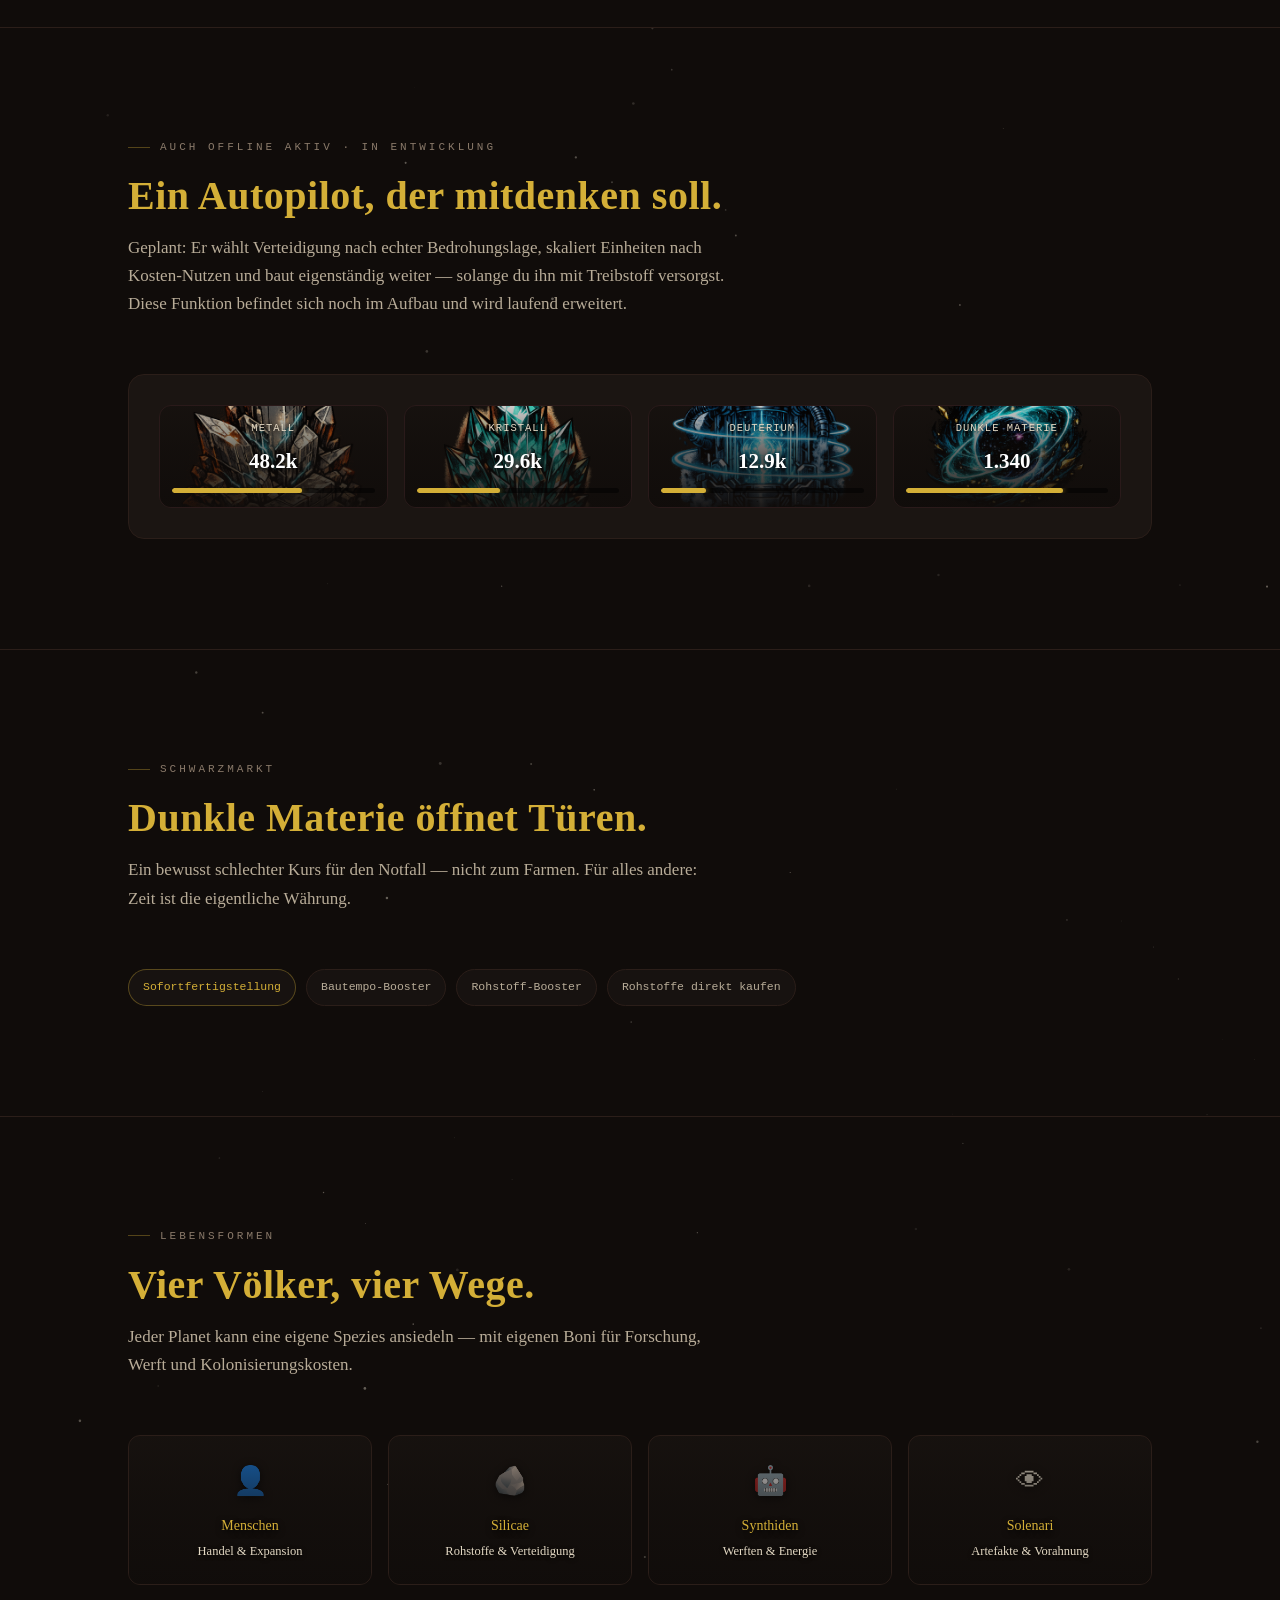
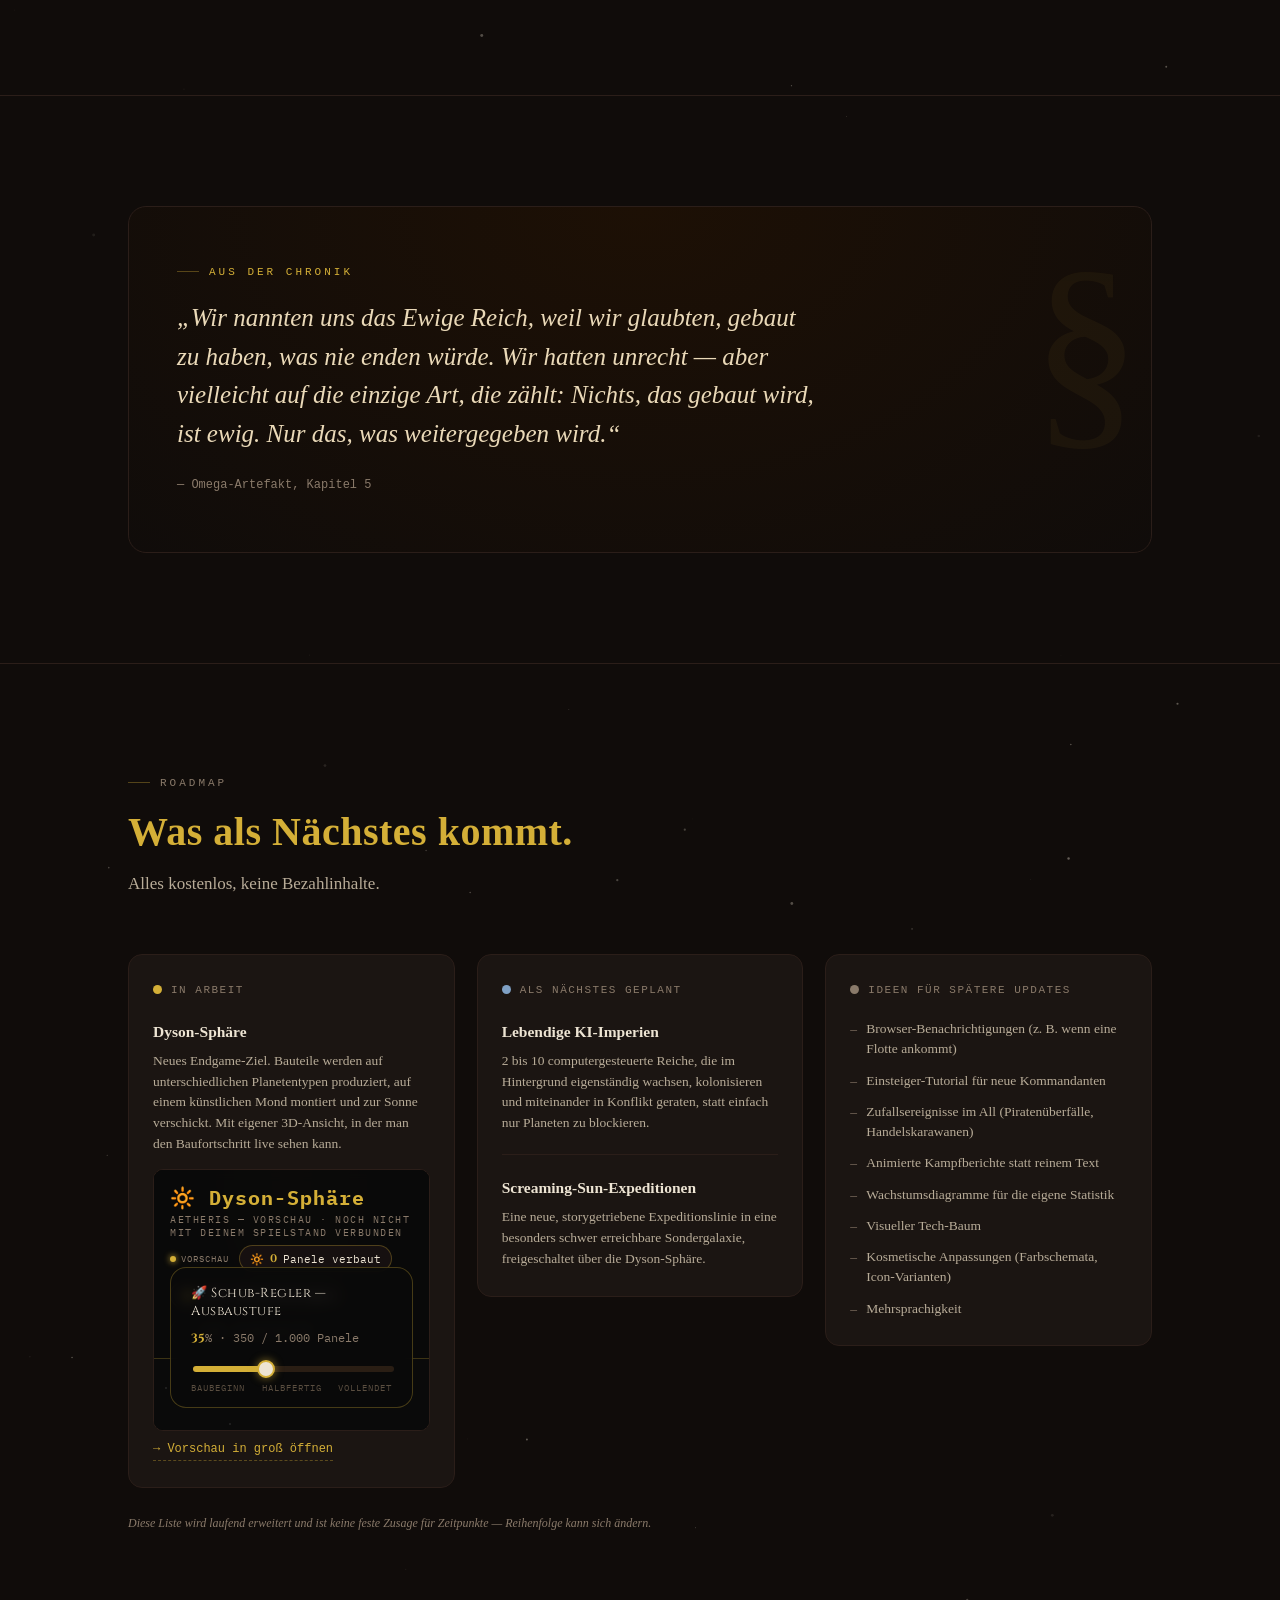
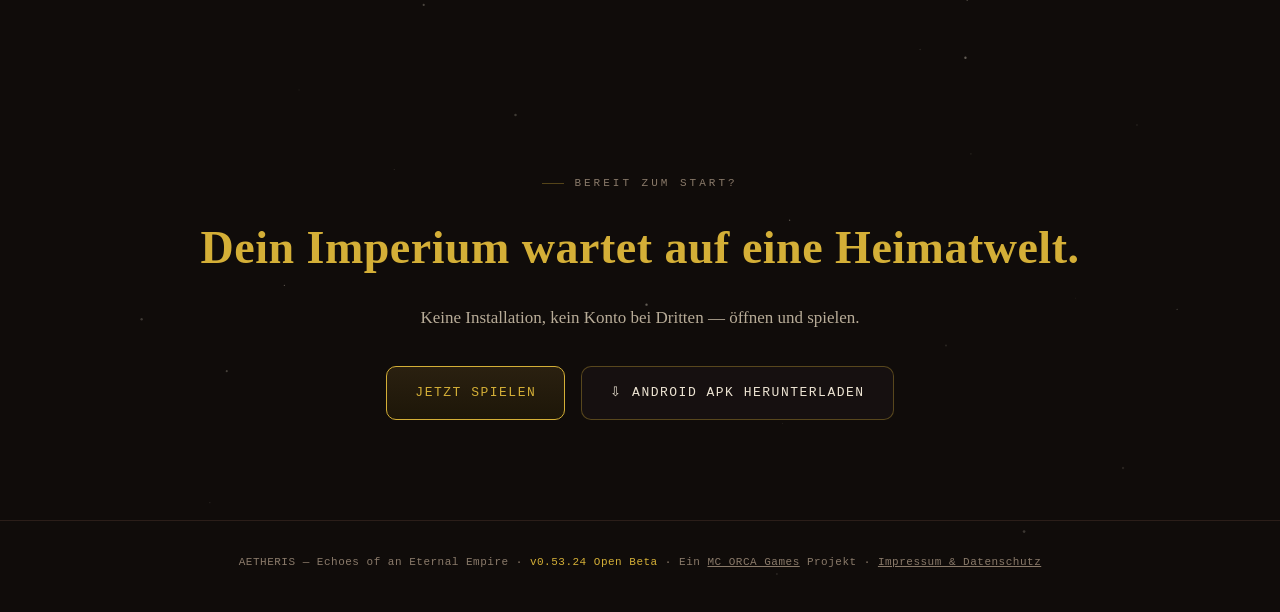
==== commit 02a2f8be: "update" ====
--- a/index.html
+++ b/index.html
@@ -293,6 +293,71 @@
     .scroll-hint{ animation:none !important; }
     .reveal{ transition:none; opacity:1; transform:none; }
   }
+
+  /* ---------- Interaktive Demo (kein Screenshot, echt anklickbar) ---------- */
+  .demo-widget{
+    background:var(--panel); border:1px solid var(--line); border-radius:16px; overflow:hidden;
+  }
+  .demo-tabs{
+    display:flex; overflow-x:auto; background:#161010; border-bottom:1px solid var(--line);
+    -ms-overflow-style:none; scrollbar-width:none;
+  }
+  .demo-tabs::-webkit-scrollbar{ display:none; }
+  .demo-tab{
+    font-family:'IBM Plex Mono',monospace; font-size:12px; letter-spacing:1px; text-transform:uppercase;
+    padding:16px 22px; background:none; border:none; color:var(--gold-dim); cursor:pointer;
+    white-space:nowrap; border-bottom:2px solid transparent; transition:color .15s, border-color .15s;
+  }
+  .demo-tab:hover{ color:var(--cream); }
+  .demo-tab.active{ color:var(--gold); border-bottom-color:var(--gold); }
+  .demo-panel{ padding:28px 26px; }
+  .demo-panel[hidden]{ display:none; }
+
+  .demo-res{ display:flex; gap:12px; flex-wrap:wrap; margin-bottom:24px; }
+  .demo-res .r{
+    background:#181310; border:1px solid var(--line); border-radius:10px; padding:10px 16px; min-width:120px;
+    display:flex; align-items:center; gap:10px;
+  }
+  .demo-res .r .ico{ font-size:19px; }
+  .demo-icon{ width:34px; height:34px; border-radius:8px; overflow:hidden; position:relative; flex:none;
+    background:#0f0b08; display:flex; align-items:center; justify-content:center; border:1px solid rgba(212,175,55,0.18); }
+  .demo-icon img{ width:100%; height:100%; object-fit:cover; display:block; }
+  .demo-icon .fb{ display:none; font-size:17px; }
+  .demo-tile .ihead{ display:flex; align-items:center; gap:10px; }
+  .demo-res .r .lbl{ font-family:'IBM Plex Mono',monospace; font-size:9.5px; letter-spacing:1px; color:var(--gold-dim); text-transform:uppercase; }
+  .demo-res .r .amt{ font-family:'Cinzel',serif; font-weight:700; font-size:15px; color:var(--cream); }
+  .demo-res .r .rate{ font-family:'IBM Plex Mono',monospace; font-size:10px; color:var(--green); margin-left:2px; }
+
+  .demo-grid{ display:grid; grid-template-columns:repeat(auto-fill,minmax(160px,1fr)); gap:14px; }
+  .demo-tile{ background:#181310; border:1px solid var(--line); border-radius:12px; padding:16px; transition:border-color .15s; }
+  .demo-tile:hover{ border-color:var(--gold-soft); }
+  .demo-tile .th{ display:flex; align-items:center; justify-content:space-between; }
+  .demo-tile h4{ font-family:'Cinzel',serif; color:var(--gold); font-size:14.5px; }
+  .demo-tile .lvl{ font-family:'IBM Plex Mono',monospace; font-size:10.5px; color:var(--gold-dim); }
+  .demo-tile .cost{ font-family:'IBM Plex Mono',monospace; font-size:11px; color:#B8AC98; margin:10px 0 12px; min-height:14px; }
+  .demo-btn{
+    font-family:'IBM Plex Mono',monospace; font-size:11px; letter-spacing:1px; text-transform:uppercase;
+    padding:8px 14px; border-radius:7px; cursor:pointer; border:1px solid var(--gold-soft); background:#221A10; color:var(--gold);
+    transition:background .15s, border-color .15s; width:100%;
+  }
+  .demo-btn:hover:not(:disabled){ background:#2A2010; border-color:var(--gold); }
+  .demo-btn:disabled{ opacity:0.45; cursor:default; }
+  .demo-bar{ height:5px; background:rgba(0,0,0,0.55); border-radius:3px; margin-top:10px; overflow:hidden; }
+  .demo-bar i{ display:block; height:100%; width:0%; background:var(--gold); box-shadow:0 0 6px rgba(212,175,55,0.7); }
+  .demo-tile .qlbl{ font-family:'IBM Plex Mono',monospace; font-size:10px; color:var(--gold-dim); margin-top:7px; min-height:13px; }
+
+  .demo-overview{ display:grid; grid-template-columns:repeat(4,1fr); gap:14px; margin-bottom:24px; }
+  @media (max-width:760px){ .demo-overview{ grid-template-columns:repeat(2,1fr); } }
+  .demo-ostat{ background:#181310; border:1px solid var(--line); border-radius:12px; padding:16px; text-align:center; }
+  .demo-ostat .n{ font-family:'Cinzel',serif; font-weight:700; font-size:22px; color:var(--gold); }
+  .demo-ostat .l{ font-family:'IBM Plex Mono',monospace; font-size:10px; letter-spacing:1px; color:var(--gold-dim); text-transform:uppercase; margin-top:5px; }
+  .demo-log{ background:#161010; border:1px solid var(--line); border-radius:10px; padding:14px 16px; font-family:'IBM Plex Mono',monospace; font-size:11.5px; color:#B8AC98; display:flex; flex-direction:column; gap:8px; max-height:150px; overflow-y:auto; }
+  .demo-log .row{ display:flex; gap:8px; }
+  .demo-log .t{ color:var(--gold-dim); flex:none; }
+
+  .demo-orbit-wrap{ display:grid; grid-template-columns:1fr 1fr; gap:32px; align-items:center; }
+  @media (max-width:860px){ .demo-orbit-wrap{ grid-template-columns:1fr; } }
+  .demo-note{ font-size:12px; color:var(--gold-dim); font-style:italic; margin-top:20px; }
 </style>
 </head>
 <body>
@@ -303,6 +368,7 @@
   <div class="logo" id="navLogo">AETHERIS<span>.</span></div>
   <input type="checkbox" id="navToggle" class="nav-toggle-checkbox">
   <div class="navlinks">
+    <a href="#demo">Demo</a>
     <a href="#imperium">Imperium</a>
     <a href="#galaxie">Galaxie</a>
     <a href="#autopilot">Autopilot</a>
@@ -324,6 +390,7 @@
       <h1>AETHERIS<span>.</span></h1>
       <div class="sub">Echoes of an Eternal Empire</div>
     </div>
+    <div class="mono" style="font-size:11px;letter-spacing:2px;text-transform:uppercase;color:var(--gold-dim);margin-top:12px">Ein MC ORCA Games Projekt</div>
     <p class="pitch">Gründe eine Kolonie, baue eine Flotte auf und handle mit Dunkler Materie —
       in einer Galaxie, die sich weiterdreht, auch wenn du gerade nicht online bist.</p>
     <div class="ctas">
@@ -338,6 +405,76 @@
     </div>
   </div>
   <div class="scroll-hint">Scrollen</div>
+</section>
+
+<section class="section reveal" id="demo">
+  <div class="wrap">
+    <div class="head">
+      <div class="eyebrow">EIN BLICK INS SPIEL</div>
+      <h2>Kein Screenshot — probier's direkt aus.</h2>
+      <p>Diese Demo läuft live in deinem Browser, mit echten Klicks und tickenden Ressourcen —
+        keine Fotos, kein Fake. So fühlt sich AETHERIS an.</p>
+    </div>
+    <div class="demo-widget">
+      <div class="demo-tabs" role="tablist">
+        <button class="demo-tab active" data-tab="uebersicht" type="button">Übersicht</button>
+        <button class="demo-tab" data-tab="planet" type="button">Planet</button>
+        <button class="demo-tab" data-tab="werft" type="button">Werft</button>
+        <button class="demo-tab" data-tab="flotte" type="button">Flotte</button>
+        <button class="demo-tab" data-tab="galaxie" type="button">Galaxie</button>
+      </div>
+
+      <!-- Übersicht -->
+      <div class="demo-panel" data-panel="uebersicht">
+        <div class="demo-res" id="demoResBar"></div>
+        <div class="demo-overview">
+          <div class="demo-ostat"><div class="n">3</div><div class="l">Kolonien</div></div>
+          <div class="demo-ostat"><div class="n" id="demoFleetCount">4</div><div class="l">Schiffe</div></div>
+          <div class="demo-ostat"><div class="n">30</div><div class="l">Systeme</div></div>
+          <div class="demo-ostat"><div class="n" id="demoQueueCount">0</div><div class="l">Aktive Bauten</div></div>
+        </div>
+        <div class="demo-log" id="demoLog"></div>
+      </div>
+
+      <!-- Planet -->
+      <div class="demo-panel" data-panel="planet" hidden>
+        <div class="demo-res" id="demoResBar2"></div>
+        <div class="demo-grid" id="demoPlanetGrid"></div>
+      </div>
+
+      <!-- Werft -->
+      <div class="demo-panel" data-panel="werft" hidden>
+        <div class="demo-res" id="demoResBar3"></div>
+        <div class="demo-grid" id="demoWerftGrid"></div>
+      </div>
+
+      <!-- Flotte -->
+      <div class="demo-panel" data-panel="flotte" hidden>
+        <div class="demo-res" id="demoResBar4"></div>
+        <div class="demo-grid" id="demoFlotteGrid"></div>
+      </div>
+
+      <!-- Galaxie -->
+      <div class="demo-panel" data-panel="galaxie" hidden>
+        <div class="demo-orbit-wrap">
+          <div>
+            <p style="color:#B8AC98;font-size:14px">Klick auf einen Planeten in deinem Heimatsystem —
+              jeder Slot zeigt, ob er dir gehört, frei ist oder schon von einem anderen Imperium
+              beansprucht wurde.</p>
+            <div class="legend" style="margin-top:18px">
+              <div class="row"><span class="dot" style="background:#7FA85A"></span> Eigene Kolonie</div>
+              <div class="row"><span class="dot" style="background:#D4AF37"></span> Heimatwelt</div>
+              <div class="row"><span class="dot" style="background:#C48888"></span> Fremdes Imperium</div>
+              <div class="row"><span class="dot" style="background:#4A3A2A"></span> Frei</div>
+            </div>
+          </div>
+          <div class="mini-orbit" id="demoOrbit"></div>
+        </div>
+      </div>
+    </div>
+    <p class="demo-note">Diese Demo ist eine vereinfachte Nachbildung zur Veranschaulichung —
+      im echten Spiel gibt es weit mehr Gebäude, Schiffstypen und Systeme.</p>
+  </div>
 </section>
 
 <section class="section reveal" id="imperium">
@@ -566,7 +703,7 @@
 </section>
 
 <footer>
-  <div class="wrap">AETHERIS — Echoes of an Eternal Empire · <span class="fver">v0.53.24 Open Beta</span> · Ein Indie-Solo-Projekt · <a href="impressum.html" style="color:var(--gold-dim)">Impressum &amp; Datenschutz</a></div>
+  <div class="wrap">AETHERIS — Echoes of an Eternal Empire · <span class="fver">v0.53.24 Open Beta</span> · Ein <a href="../index.html" style="color:var(--gold-dim)">MC ORCA Games</a> Projekt · <a href="impressum.html" style="color:var(--gold-dim)">Impressum &amp; Datenschutz</a></div>
 </footer>
 
 <script>
@@ -736,6 +873,177 @@
   slots:7, sunType:'neutron', statuses:['foreign','free','foreign','owned','foreign','foreign','home']
 });
 
+/* ---------- Interaktive Demo-Sektion ---------- */
+(function(){
+  const demoRoot = document.getElementById('demo');
+  if(!demoRoot) return;
+
+  // --- Tabs ---
+  const tabs = demoRoot.querySelectorAll('.demo-tab');
+  const panels = demoRoot.querySelectorAll('.demo-panel');
+  tabs.forEach(tab=>{
+    tab.addEventListener('click', ()=>{
+      tabs.forEach(t=>t.classList.remove('active'));
+      tab.classList.add('active');
+      const name = tab.dataset.tab;
+      panels.forEach(p=> p.hidden = (p.dataset.panel !== name));
+      if(name === 'galaxie' && !demoRoot._orbitBuilt){
+        buildOrbit(document.getElementById('demoOrbit'), {
+          slots:7, sunType:'gelb', statuses:['owned','free','foreign','home','free','foreign','free']
+        });
+        demoRoot._orbitBuilt = true;
+      }
+    });
+  });
+
+  // --- Ressourcen (ticken live, wie im echten Spiel) — echte Bildpfade wie im HUD, Emoji als Fallback ---
+  const RES_DEFS = [
+    { key:'metal',      img:'bilder/icons/metal/metal_1.png',      ico:'⛏', lbl:'Metall',        start:12400, rate:38 },
+    { key:'crystal',    img:'bilder/icons/crystal/crystal_1.png',  ico:'◆', lbl:'Kristall',       start:6800,  rate:19 },
+    { key:'deuterium',  img:'bilder/icons/deuterium/deuterium_1.png', ico:'⬡', lbl:'Deuterium',  start:2100,  rate:8 },
+    { key:'dm',         img:'bilder/icons/dunkleMaterie/dunkleMaterie_1.png', ico:'✦', lbl:'Dunkle Materie', start:180, rate:0.6 },
+  ];
+  const res = {};
+  RES_DEFS.forEach(r=> res[r.key] = r.start);
+
+  function fmt(n){
+    return Math.floor(n).toLocaleString('de-DE');
+  }
+  function renderResBar(container){
+    if(!container) return;
+    container.innerHTML = RES_DEFS.map(r=>
+      `<div class="r"><div class="demo-icon"><img src="${r.img}" onerror="this.style.display='none';this.nextElementSibling.style.display='block'"><span class="fb">${r.ico}</span></div>
+        <div><div class="lbl">${r.lbl}</div>
+        <div class="amt">${fmt(res[r.key])} <span class="rate">+${r.rate}/s</span></div></div></div>`
+    ).join('');
+  }
+  const resBars = ['demoResBar','demoResBar2','demoResBar3','demoResBar4'].map(id=>document.getElementById(id));
+  function renderAllRes(){ resBars.forEach(renderResBar); }
+  renderAllRes();
+  setInterval(()=>{
+    RES_DEFS.forEach(r=> res[r.key] += r.rate);
+    renderAllRes();
+  }, 1000);
+
+  // --- Log (Übersicht-Tab) ---
+  const logEl = document.getElementById('demoLog');
+  function pushLog(msg){
+    if(!logEl) return;
+    const now = new Date();
+    const t = now.toLocaleTimeString('de-DE', {hour:'2-digit',minute:'2-digit',second:'2-digit'});
+    const row = document.createElement('div');
+    row.className = 'row';
+    row.innerHTML = `<span class="t">${t}</span><span>${msg}</span>`;
+    logEl.prepend(row);
+    while(logEl.children.length > 8) logEl.removeChild(logEl.lastChild);
+  }
+  pushLog('Kolonie "Heimatwelt" hat volle Lagerkapazität für Metall erreicht.');
+
+  let activeQueueCount = 0;
+  const queueCountEl = document.getElementById('demoQueueCount');
+  function bumpQueueCount(delta){
+    activeQueueCount = Math.max(0, activeQueueCount + delta);
+    if(queueCountEl) queueCountEl.textContent = activeQueueCount;
+  }
+
+  // --- Generischer Baukachel-Renderer (Planet/Werft/Flotte) — echte Bildpfade, Emoji als Fallback ---
+  function makeBuildableGrid(container, items, opts){
+    opts = opts || {};
+    if(!container) return;
+    container.innerHTML = items.map(it => `
+      <div class="demo-tile" data-key="${it.key}">
+        <div class="th">
+          <div class="ihead">
+            <div class="demo-icon"><img src="${it.img}" onerror="this.style.display='none';this.nextElementSibling.style.display='block'"><span class="fb">${it.icon}</span></div>
+            <h4>${it.name}</h4>
+          </div>
+          <span class="lvl">${opts.countLabel ? it.count : ('Stufe '+it.level)}</span>
+        </div>
+        <div class="cost">Kosten: ${it.cost.toLocaleString('de-DE')} ${opts.costRes || 'Metall'}</div>
+        <button class="demo-btn" type="button">${opts.buildLabel || 'Ausbauen'}</button>
+        <div class="demo-bar"><i></i></div>
+        <div class="qlbl"></div>
+      </div>
+    `).join('');
+
+    container.querySelectorAll('.demo-tile').forEach(tile=>{
+      const key = tile.dataset.key;
+      const item = items.find(i=> i.key === key);
+      const btn = tile.querySelector('.demo-btn');
+      const bar = tile.querySelector('.demo-bar i');
+      const qlbl = tile.querySelector('.qlbl');
+      const costEl = tile.querySelector('.cost');
+      const lvlEl = tile.querySelector('.lvl');
+      let building = false;
+
+      btn.addEventListener('click', ()=>{
+        if(building) return;
+        building = true;
+        btn.disabled = true;
+        bumpQueueCount(1);
+        const duration = item.buildTime;
+        const startedAt = Date.now();
+        pushLog(`${opts.logVerb || 'Baue aus'}: ${item.name}${opts.countLabel ? '' : ' (Stufe '+(item.level+1)+')'}`);
+        const timer = setInterval(()=>{
+          const elapsed = (Date.now() - startedAt) / 1000;
+          const pct = Math.min(100, (elapsed / duration) * 100);
+          bar.style.width = pct + '%';
+          const remaining = Math.max(0, Math.ceil(duration - elapsed));
+          qlbl.textContent = remaining > 0 ? `⏱ Fertig in ${remaining}s` : 'Fertig!';
+          if(pct >= 100){
+            clearInterval(timer);
+            building = false;
+            btn.disabled = false;
+            bumpQueueCount(-1);
+            if(opts.countLabel){
+              item.count += 1;
+              lvlEl.textContent = item.count;
+              if(opts.onComplete) opts.onComplete(item);
+            } else {
+              item.level += 1;
+              item.cost = Math.round(item.cost * 1.35);
+              lvlEl.textContent = 'Stufe ' + item.level;
+              costEl.textContent = `Kosten: ${item.cost.toLocaleString('de-DE')} ${opts.costRes || 'Metall'}`;
+            }
+            setTimeout(()=>{ qlbl.textContent=''; bar.style.width='0%'; }, 2500);
+          }
+        }, 100);
+      });
+    });
+  }
+
+  // Planet-Tab: Gebäude (echte Keys/Bilder aus BUILDINGS, bilder/gebaeude/<key>/<key>_1.png)
+  makeBuildableGrid(document.getElementById('demoPlanetGrid'), [
+    { key:'metalMine',     icon:'⛏', name:'Metallmine',     img:'bilder/gebaeude/metalMine/metalMine_1.png',         level:8, cost:4200,  buildTime:6 },
+    { key:'solarPlant',    icon:'⚡', name:'Solarkraftwerk', img:'bilder/gebaeude/solarPlant/solarPlant_1.png',       level:5, cost:2600,  buildTime:5 },
+    { key:'metalStorage',  icon:'▣', name:'Metallspeicher', img:'bilder/gebaeude/metalStorage/metalStorage_1.png',   level:3, cost:1800,  buildTime:4 },
+    { key:'naniteFactory', icon:'⚙️', name:'Nanitenfabrik',  img:'bilder/gebaeude/naniteFactory/naniteFactory_1.png', level:1, cost:9000,  buildTime:9 },
+  ], { costRes:'Metall', logVerb:'Baue aus' });
+
+  // Werft-Tab: Werft-Ausbau + Verteidigung (bilder/gebaeude/ bzw. bilder/verteidigung/<key>/<key>_1.png)
+  makeBuildableGrid(document.getElementById('demoWerftGrid'), [
+    { key:'shipyard',       icon:'🏗', name:'Werft',          img:'bilder/gebaeude/shipyard/shipyard_1.png',           level:4, cost:3100, buildTime:6 },
+    { key:'shield',         icon:'🛡', name:'Schildkuppel',   img:'bilder/verteidigung/shield/shield_1.png',           level:2, cost:5200, buildTime:8 },
+    { key:'rocketLauncher', icon:'🚨', name:'Raketenwerfer',  img:'bilder/verteidigung/rocketLauncher/rocketLauncher_1.png', level:6, cost:2400, buildTime:5 },
+  ], { costRes:'Metall', logVerb:'Werft-Ausbau gestartet' });
+
+  // Flotte-Tab: Schiffe bauen (Zähler statt Stufe, bilder/schiffe/<key>/<key>_1.png)
+  const fleetCountEl = document.getElementById('demoFleetCount');
+  makeBuildableGrid(document.getElementById('demoFlotteGrid'), [
+    { key:'colonyShip', icon:'🛸', name:'Kolonieschiff',     img:'bilder/schiffe/colonyShip/colonyShip_1.png', count:1, cost:6000, buildTime:7 },
+    { key:'lightFighter', icon:'✈️', name:'Leichter Jäger',  img:'bilder/schiffe/lightFighter/lightFighter_1.png', count:6, cost:1400, buildTime:3 },
+    { key:'cruiser',    icon:'🛰️', name:'Kreuzer',          img:'bilder/schiffe/cruiser/cruiser_1.png', count:2, cost:4800, buildTime:6 },
+    { key:'smallCargo', icon:'🚀', name:'Kleiner Transporter', img:'bilder/schiffe/smallCargo/smallCargo_1.png', count:3, cost:2200, buildTime:4 },
+  ], {
+    countLabel:true, costRes:'Metall', logVerb:'Schiff in Auftrag gegeben',
+    onComplete:(it)=>{
+      const total = [1,6,2,3].reduce((a,b)=>a+b,0); // Basiswerte, nur zur groben Anzeige
+      if(fleetCountEl) fleetCountEl.textContent = parseInt(fleetCountEl.textContent||'0',10) + 1;
+      pushLog(`${it.name} fertiggestellt.`);
+    }
+  });
+})();
+
 
 /* ---------- Scroll reveal ---------- */
 (function(){
